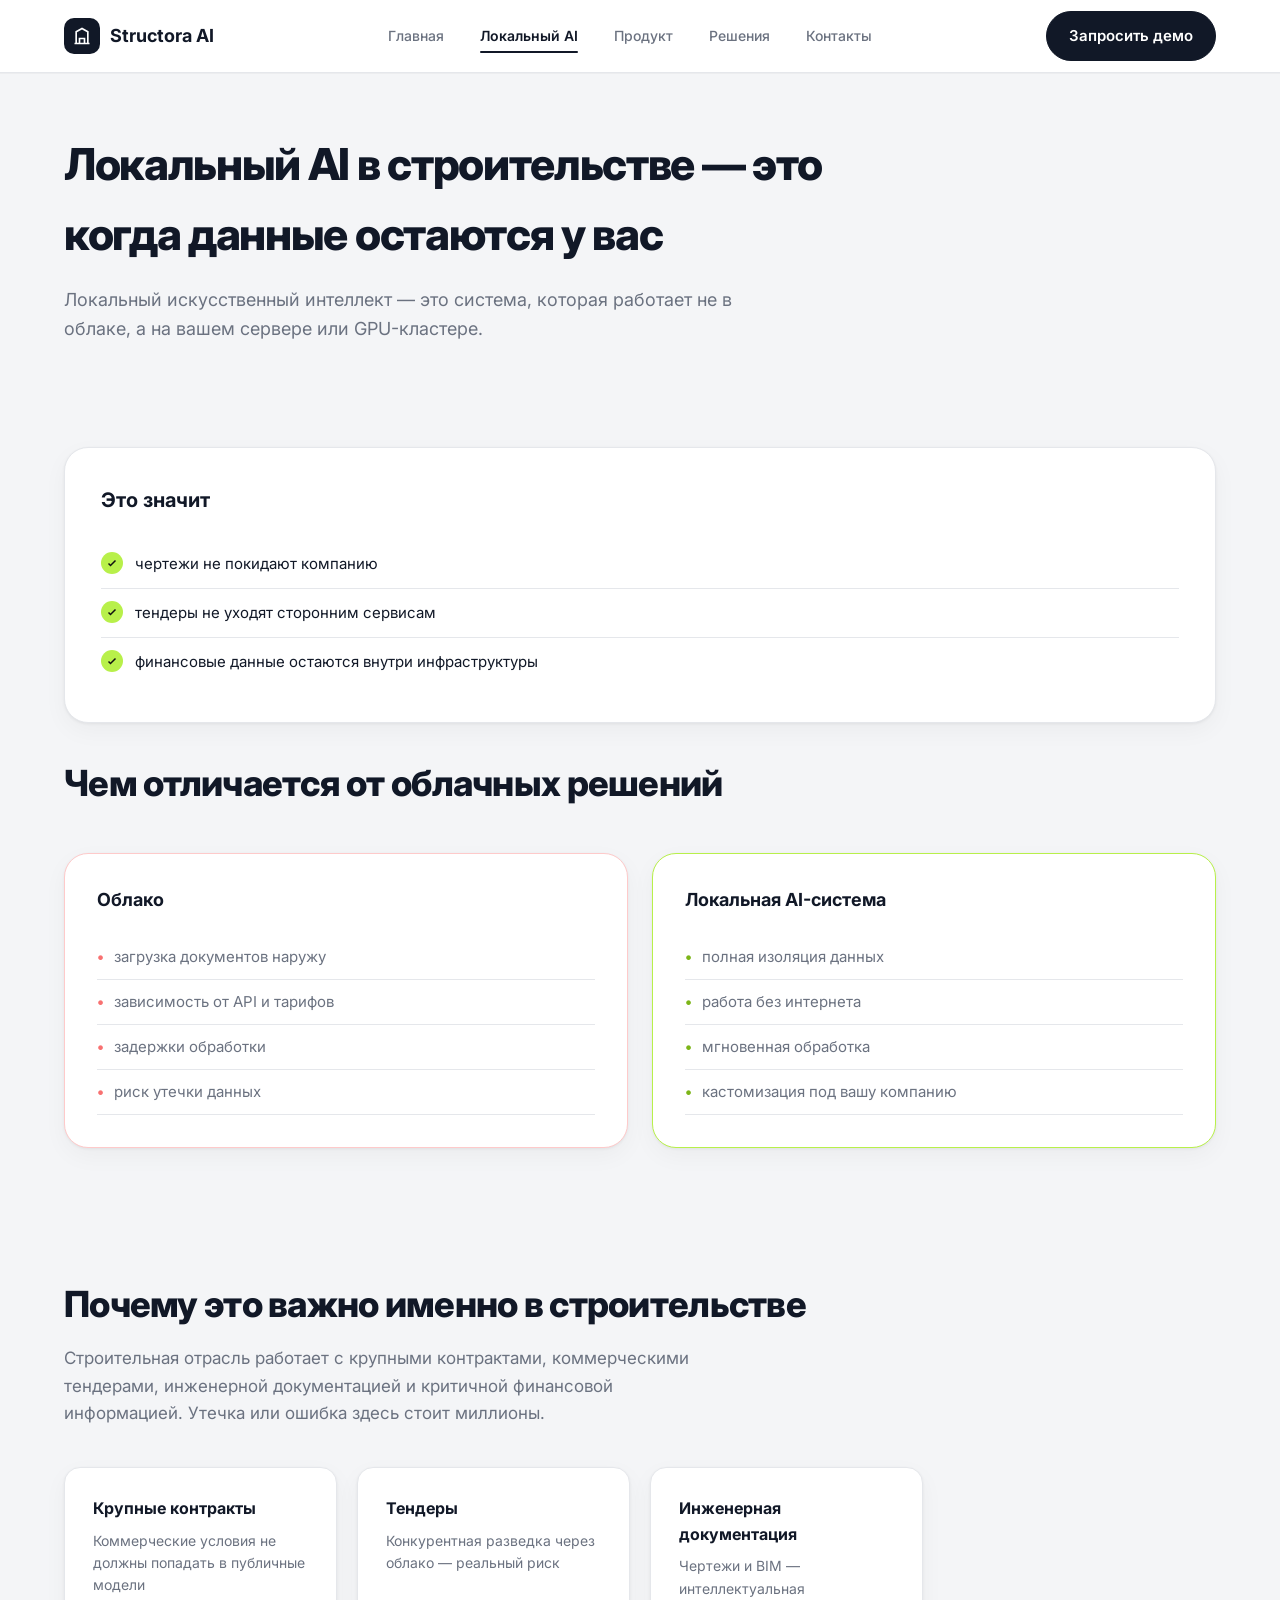
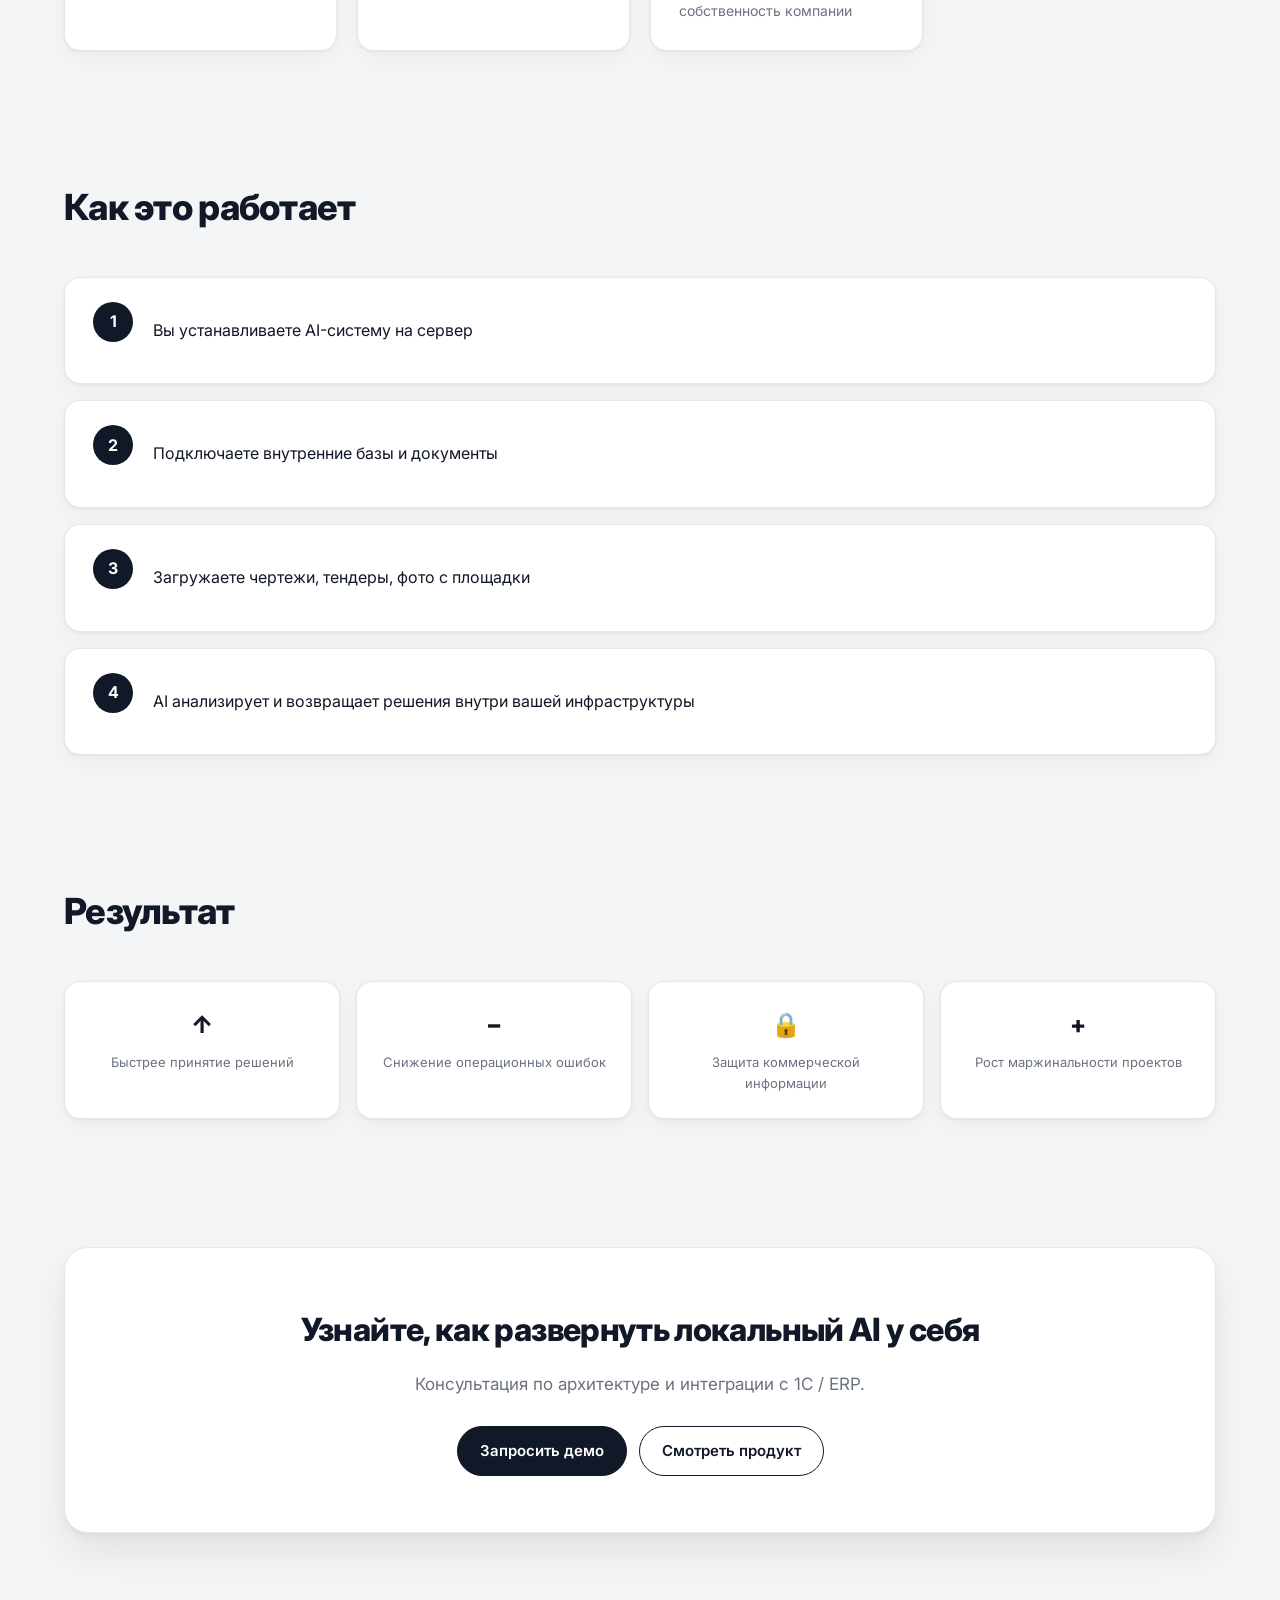
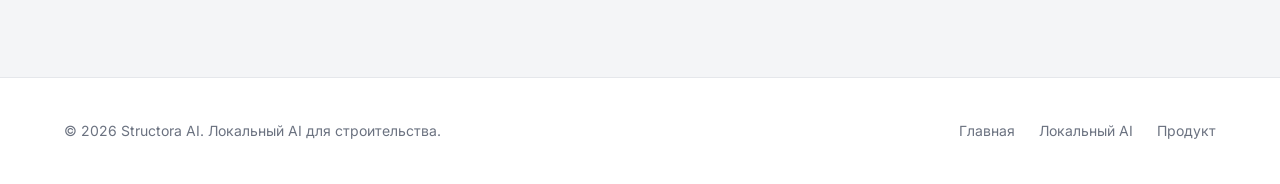
==== local-ai.html @ 3f3b8d83 "9090" ====
<!DOCTYPE html>
<html lang="ru">
<head>
  <meta charset="UTF-8" />
  <meta name="viewport" content="width=device-width, initial-scale=1.0" />
  <meta name="description" content="Локальный AI (on-premise) в строительстве — данные остаются у вас." />
  <title>Локальный AI (on-premise) — Structora AI</title>
  <link rel="stylesheet" href="css/styles.css" />
</head>
<body>
  <header class="site-header">
    <div class="nav-inner">
      <a href="index.html" class="logo">
        <span class="logo-mark" aria-hidden="true">
          <svg viewBox="0 0 24 24" fill="none" stroke-width="2" stroke="currentColor">
            <path d="M3 21h18M5 21V7l7-4 7 4v14M9 21v-6h6v6"/>
          </svg>
        </span>
        Structora AI
      </a>
      <button class="nav-toggle" type="button" aria-label="Меню" aria-expanded="false">
        <svg width="24" height="24" viewBox="0 0 24 24" fill="none" stroke="currentColor" stroke-width="2">
          <path d="M4 6h16M4 12h16M4 18h16"/>
        </svg>
      </button>
      <ul class="nav-links">
        <li><a href="index.html">Главная</a></li>
        <li><a href="local-ai.html" class="active">Локальный AI</a></li>
        <li><a href="product.html">Продукт</a></li>
        <li><a href="index.html#solutions">Решения</a></li>
        <li><a href="index.html#contact">Контакты</a></li>
      </ul>
      <div class="nav-actions">
        <a href="index.html#contact" class="btn btn-primary">Запросить демо</a>
      </div>
    </div>
  </header>

  <main>
    <section class="page-hero">
      <div class="container">
        <h1>Локальный AI в строительстве — это когда данные остаются у вас</h1>
        <p class="lead">
          Локальный искусственный интеллект — это система, которая работает не в облаке, а на вашем сервере или GPU-кластере.
        </p>
      </div>
    </section>

    <section class="section">
      <div class="container">
        <div class="info-card" style="margin-bottom: 32px;">
          <h3>Это значит</h3>
          <ul class="check-list">
            <li>
              <span class="check-icon"><svg width="12" height="12" viewBox="0 0 24 24" fill="none" stroke="#111" stroke-width="3"><path d="M5 13l4 4L19 7"/></svg></span>
              чертежи не покидают компанию
            </li>
            <li>
              <span class="check-icon"><svg width="12" height="12" viewBox="0 0 24 24" fill="none" stroke="#111" stroke-width="3"><path d="M5 13l4 4L19 7"/></svg></span>
              тендеры не уходят сторонним сервисам
            </li>
            <li>
              <span class="check-icon"><svg width="12" height="12" viewBox="0 0 24 24" fill="none" stroke="#111" stroke-width="3"><path d="M5 13l4 4L19 7"/></svg></span>
              финансовые данные остаются внутри инфраструктуры
            </li>
          </ul>
        </div>

        <div class="section-header">
          <h2>Чем отличается от облачных решений</h2>
        </div>
        <div class="compare-grid">
          <div class="compare-card negative">
            <h3>Облако</h3>
            <ul>
              <li>загрузка документов наружу</li>
              <li>зависимость от API и тарифов</li>
              <li>задержки обработки</li>
              <li>риск утечки данных</li>
            </ul>
          </div>
          <div class="compare-card positive">
            <h3>Локальная AI-система</h3>
            <ul>
              <li>полная изоляция данных</li>
              <li>работа без интернета</li>
              <li>мгновенная обработка</li>
              <li>кастомизация под вашу компанию</li>
            </ul>
          </div>
        </div>
      </div>
    </section>

    <section class="section">
      <div class="container">
        <div class="section-header">
          <h2>Почему это важно именно в строительстве</h2>
          <p>
            Строительная отрасль работает с крупными контрактами, коммерческими тендерами, инженерной документацией и критичной финансовой информацией. Утечка или ошибка здесь стоит миллионы.
          </p>
        </div>
        <div class="metrics-grid">
          <article class="value-card">
            <h3>Крупные контракты</h3>
            <p>Коммерческие условия не должны попадать в публичные модели</p>
          </article>
          <article class="value-card">
            <h3>Тендеры</h3>
            <p>Конкурентная разведка через облако — реальный риск</p>
          </article>
          <article class="value-card">
            <h3>Инженерная документация</h3>
            <p>Чертежи и BIM — интеллектуальная собственность компании</p>
          </article>
        </div>
      </div>
    </section>

    <section class="section">
      <div class="container">
        <div class="section-header">
          <h2>Как это работает</h2>
        </div>
        <div class="steps">
          <div class="step-item">
            <span class="step-num">1</span>
            <p>Вы устанавливаете AI-систему на сервер</p>
          </div>
          <div class="step-item">
            <span class="step-num">2</span>
            <p>Подключаете внутренние базы и документы</p>
          </div>
          <div class="step-item">
            <span class="step-num">3</span>
            <p>Загружаете чертежи, тендеры, фото с площадки</p>
          </div>
          <div class="step-item">
            <span class="step-num">4</span>
            <p>AI анализирует и возвращает решения внутри вашей инфраструктуры</p>
          </div>
        </div>
      </div>
    </section>

    <section class="section">
      <div class="container">
        <div class="section-header">
          <h2>Результат</h2>
        </div>
        <div class="effects-grid">
          <div class="effect-card">
            <div class="value">↑</div>
            <div class="label">Быстрее принятие решений</div>
          </div>
          <div class="effect-card">
            <div class="value">−</div>
            <div class="label">Снижение операционных ошибок</div>
          </div>
          <div class="effect-card">
            <div class="value">🔒</div>
            <div class="label">Защита коммерческой информации</div>
          </div>
          <div class="effect-card">
            <div class="value">+</div>
            <div class="label">Рост маржинальности проектов</div>
          </div>
        </div>
      </div>
    </section>

    <section class="section">
      <div class="container">
        <div class="cta-block">
          <h2>Узнайте, как развернуть локальный AI у себя</h2>
          <p>Консультация по архитектуре и интеграции с 1С / ERP.</p>
          <div class="cta-actions">
            <a href="index.html#contact" class="btn btn-primary">Запросить демо</a>
            <a href="product.html" class="btn btn-outline">Смотреть продукт</a>
          </div>
        </div>
      </div>
    </section>
  </main>

  <footer class="site-footer">
    <div class="footer-inner">
      <p>© 2026 Structora AI. Локальный AI для строительства.</p>
      <ul class="footer-links">
        <li><a href="index.html">Главная</a></li>
        <li><a href="local-ai.html">Локальный AI</a></li>
        <li><a href="product.html">Продукт</a></li>
      </ul>
    </div>
  </footer>

  <script src="js/main.js"></script>
</body>
</html>
---- css/styles.css ----
/* Structora AI — SaaS dashboard-inspired marketing site */
@import url('https://fonts.googleapis.com/css2?family=Inter:wght@400;500;600;700;800&display=swap');

:root {
  --bg: #f4f5f7;
  --surface: #ffffff;
  --text: #111827;
  --text-muted: #6b7280;
  --border: #e5e7eb;
  --accent-green: #b8f04a;
  --accent-green-dark: #7cb518;
  --accent-red: #f87171;
  --accent-blue: #93c5fd;
  --shadow: 0 1px 3px rgba(0, 0, 0, 0.06), 0 8px 24px rgba(0, 0, 0, 0.04);
  --shadow-lg: 0 4px 6px rgba(0, 0, 0, 0.04), 0 20px 40px rgba(0, 0, 0, 0.08);
  --radius: 16px;
  --radius-lg: 24px;
  --radius-pill: 999px;
  --nav-h: 72px;
  --max-w: 1200px;
}

*,
*::before,
*::after {
  box-sizing: border-box;
}

html {
  scroll-behavior: smooth;
}

body {
  margin: 0;
  font-family: 'Inter', system-ui, -apple-system, sans-serif;
  font-size: 16px;
  line-height: 1.6;
  color: var(--text);
  background: var(--bg);
  -webkit-font-smoothing: antialiased;
}

img {
  max-width: 100%;
  height: auto;
}

a {
  color: inherit;
  text-decoration: none;
}

/* ——— Nav ——— */
.site-header {
  position: sticky;
  top: 0;
  z-index: 100;
  background: var(--surface);
  border-bottom: 1px solid var(--border);
  box-shadow: 0 1px 0 rgba(0, 0, 0, 0.03);
}

.nav-inner {
  max-width: var(--max-w);
  margin: 0 auto;
  padding: 0 24px;
  height: var(--nav-h);
  display: flex;
  align-items: center;
  justify-content: space-between;
  gap: 24px;
}

.logo {
  display: flex;
  align-items: center;
  gap: 10px;
  font-weight: 700;
  font-size: 1.125rem;
  flex-shrink: 0;
}

.logo-mark {
  width: 36px;
  height: 36px;
  background: var(--text);
  border-radius: 10px;
  display: grid;
  place-items: center;
}

.logo-mark svg {
  width: 20px;
  height: 20px;
  stroke: #fff;
}

.nav-links {
  display: flex;
  align-items: center;
  gap: 8px;
  list-style: none;
  margin: 0;
  padding: 0;
}

.nav-links a {
  display: flex;
  align-items: center;
  gap: 6px;
  padding: 10px 14px;
  font-size: 0.875rem;
  font-weight: 500;
  color: var(--text-muted);
  border-radius: var(--radius-pill);
  transition: color 0.15s, background 0.15s;
}

.nav-links a:hover {
  color: var(--text);
  background: var(--bg);
}

.nav-links a.active {
  color: var(--text);
  font-weight: 600;
  position: relative;
}

.nav-links a.active::after {
  content: '';
  position: absolute;
  bottom: 4px;
  left: 14px;
  right: 14px;
  height: 2px;
  background: var(--text);
  border-radius: 2px;
}

.nav-actions {
  display: flex;
  align-items: center;
  gap: 12px;
}

.nav-toggle {
  display: none;
  background: none;
  border: none;
  padding: 8px;
  cursor: pointer;
}

/* ——— Buttons ——— */
.btn {
  display: inline-flex;
  align-items: center;
  justify-content: center;
  gap: 8px;
  padding: 12px 22px;
  font-family: inherit;
  font-size: 0.9375rem;
  font-weight: 600;
  border-radius: var(--radius-pill);
  border: 1.5px solid transparent;
  cursor: pointer;
  transition: transform 0.15s, box-shadow 0.15s, background 0.15s;
}

.btn:hover {
  transform: translateY(-1px);
}

.btn-primary {
  background: var(--text);
  color: #fff;
  border-color: var(--text);
}

.btn-primary:hover {
  box-shadow: var(--shadow-lg);
}

.btn-outline {
  background: var(--surface);
  color: var(--text);
  border-color: var(--text);
}

.btn-outline:hover {
  background: var(--bg);
}

/* ——— Layout ——— */
.container {
  max-width: var(--max-w);
  margin: 0 auto;
  padding: 0 24px;
}

.section {
  padding: 64px 0;
}

.section-header {
  margin-bottom: 40px;
}

.section-header h2 {
  margin: 0 0 12px;
  font-size: clamp(1.75rem, 4vw, 2.25rem);
  font-weight: 800;
  letter-spacing: -0.02em;
}

.section-header p {
  margin: 0;
  color: var(--text-muted);
  font-size: 1.0625rem;
  max-width: 640px;
}

/* ——— Hero ——— */
.hero {
  padding: 48px 0 80px;
}

.hero-grid {
  display: grid;
  grid-template-columns: 1fr 1fr;
  gap: 48px;
  align-items: center;
}

.hero-content h1 {
  margin: 0 0 20px;
  font-size: clamp(2rem, 5vw, 3rem);
  font-weight: 800;
  line-height: 1.15;
  letter-spacing: -0.03em;
}

.hero-lead {
  font-size: 1.125rem;
  color: var(--text-muted);
  margin: 0 0 12px;
  line-height: 1.65;
}

.hero-sub {
  font-size: 0.9375rem;
  color: var(--text-muted);
  margin: 0 0 32px;
}

.hero-actions {
  display: flex;
  flex-wrap: wrap;
  gap: 12px;
}

.hero-visual {
  position: relative;
}

.dashboard-preview {
  background: var(--surface);
  border-radius: var(--radius-lg);
  box-shadow: var(--shadow-lg);
  padding: 24px;
  border: 1px solid var(--border);
}

.metric-row {
  display: grid;
  grid-template-columns: 1fr 1fr;
  gap: 16px;
  margin-bottom: 16px;
}

.metric-card {
  background: var(--bg);
  border-radius: var(--radius);
  padding: 20px;
  position: relative;
}

.metric-card .icon-box {
  position: absolute;
  top: 16px;
  right: 16px;
  width: 40px;
  height: 40px;
  background: var(--surface);
  border-radius: 10px;
  display: grid;
  place-items: center;
  border: 1px solid var(--border);
}

.metric-card .label {
  font-size: 0.8125rem;
  color: var(--text-muted);
  margin: 0 0 8px;
}

.metric-card .value {
  font-size: 1.75rem;
  font-weight: 800;
  margin: 0 0 8px;
  letter-spacing: -0.02em;
}

.pill {
  display: inline-flex;
  align-items: center;
  padding: 4px 10px;
  font-size: 0.75rem;
  font-weight: 600;
  border-radius: var(--radius-pill);
}

.pill-green {
  background: var(--accent-green);
  color: #1a3d0a;
}

.pill-red {
  background: #fecaca;
  color: #991b1b;
}

.chart-card {
  background: var(--bg);
  border-radius: var(--radius);
  padding: 20px;
}

.chart-card h4 {
  margin: 0 0 16px;
  font-size: 0.875rem;
  font-weight: 600;
}

.bar-chart {
  display: flex;
  align-items: flex-end;
  gap: 8px;
  height: 120px;
}

.bar {
  flex: 1;
  border-radius: 8px 8px 0 0;
  min-height: 20px;
}

.bar-solid {
  background: var(--text);
}

.bar-striped {
  background: repeating-linear-gradient(
    -45deg,
    #d1d5db,
    #d1d5db 4px,
    #e5e7eb 4px,
    #e5e7eb 8px
  );
}

/* ——— Cards row layout ——— */
.cards-row {
  display: flex;
  flex-direction: column;
  gap: 20px;
}

.metrics-grid {
  display: grid;
  grid-template-columns: repeat(auto-fill, minmax(260px, 1fr));
  gap: 20px;
}

.metrics-grid--row {
  grid-template-columns: repeat(4, 1fr);
}

.platform-card {
  background: var(--surface);
  border-radius: var(--radius);
  padding: 32px 36px;
  box-shadow: var(--shadow);
  border: 1px solid var(--border);
}

.platform-card h2 {
  margin: 0 0 8px;
  font-size: clamp(1.125rem, 2.5vw, 1.5rem);
  font-weight: 800;
  letter-spacing: -0.02em;
  line-height: 1.35;
}

.platform-card p {
  margin: 0;
  font-size: 0.9375rem;
  color: var(--text-muted);
}

.value-card {
  background: var(--surface);
  border-radius: var(--radius);
  padding: 28px;
  box-shadow: var(--shadow);
  border: 1px solid var(--border);
  transition: transform 0.2s, box-shadow 0.2s;
}

.value-card:hover {
  transform: translateY(-2px);
  box-shadow: var(--shadow-lg);
}

.value-card .icon-box {
  width: 44px;
  height: 44px;
  background: var(--bg);
  border-radius: 12px;
  display: grid;
  place-items: center;
  margin-bottom: 16px;
  border: 1px solid var(--border);
}

.value-card h3 {
  margin: 0 0 8px;
  font-size: 1rem;
  font-weight: 700;
}

.value-card p {
  margin: 0;
  font-size: 0.875rem;
  color: var(--text-muted);
}

/* ——— Solutions ——— */
.solutions-grid {
  display: grid;
  gap: 20px;
}

.solutions-row {
  display: grid;
  grid-template-columns: repeat(4, 1fr);
  gap: 16px;
}

.solution-card {
  background: var(--surface);
  border-radius: var(--radius);
  padding: 32px;
  box-shadow: var(--shadow);
  border: 1px solid var(--border);
  display: grid;
  grid-template-columns: auto 1fr;
  gap: 24px;
  align-items: start;
}

.solution-card--tile {
  grid-template-columns: 1fr;
  padding: 24px;
  min-height: 280px;
}

.solution-card--tile .solution-num {
  margin-bottom: 4px;
}

.solution-card--tile h3 {
  font-size: 1rem;
  line-height: 1.35;
}

.solution-card--tile p {
  font-size: 0.875rem;
}

.solution-card--tile .muted {
  font-size: 0.8125rem;
}

.module-tag {
  display: block;
  margin: 4px 0 12px;
  font-size: 0.8125rem;
  font-weight: 600;
  color: var(--text-muted);
  text-transform: lowercase;
  letter-spacing: 0.04em;
}

.solution-card--tile .module-tag {
  margin-bottom: 10px;
}

.solution-num {
  width: 48px;
  height: 48px;
  background: var(--text);
  color: #fff;
  border-radius: 12px;
  display: grid;
  place-items: center;
  font-weight: 800;
  font-size: 1.125rem;
}

.solution-card h3 {
  margin: 0 0 8px;
  font-size: 1.25rem;
  font-weight: 700;
}

.solution-card p {
  margin: 0 0 8px;
  color: var(--text);
}

.solution-card .muted {
  color: var(--text-muted);
  font-size: 0.9375rem;
}

/* ——— Architecture & audience ——— */
.two-col {
  display: grid;
  grid-template-columns: 1fr 1fr;
  gap: 24px;
}

.info-card {
  background: var(--surface);
  border-radius: var(--radius-lg);
  padding: 36px;
  box-shadow: var(--shadow);
  border: 1px solid var(--border);
}

.info-card h3 {
  margin: 0 0 24px;
  font-size: 1.25rem;
  font-weight: 700;
}

.check-list {
  list-style: none;
  margin: 0;
  padding: 0;
}

.check-list li {
  display: flex;
  align-items: flex-start;
  gap: 12px;
  padding: 12px 0;
  border-bottom: 1px solid var(--border);
  font-size: 0.9375rem;
}

.check-list li:last-child {
  border-bottom: none;
}

.check-icon {
  flex-shrink: 0;
  width: 22px;
  height: 22px;
  background: var(--accent-green);
  border-radius: 50%;
  display: grid;
  place-items: center;
}

.audience-tags {
  display: flex;
  flex-wrap: wrap;
  gap: 10px;
}

.tag {
  padding: 10px 18px;
  background: var(--bg);
  border: 1px solid var(--border);
  border-radius: var(--radius-pill);
  font-size: 0.875rem;
  font-weight: 500;
}

.tag:hover {
  background: var(--accent-green);
  border-color: var(--accent-green);
}

/* ——— CTA ——— */
.cta-block {
  background: var(--surface);
  border-radius: var(--radius-lg);
  padding: 56px 48px;
  text-align: center;
  box-shadow: var(--shadow-lg);
  border: 1px solid var(--border);
}

.cta-block h2 {
  margin: 0 0 16px;
  font-size: clamp(1.5rem, 3vw, 2rem);
  font-weight: 800;
  letter-spacing: -0.02em;
}

.cta-block p {
  margin: 0 0 28px;
  color: var(--text-muted);
  font-size: 1.0625rem;
}

.cta-actions {
  display: flex;
  flex-wrap: wrap;
  gap: 12px;
  justify-content: center;
}

/* ——— Compare (on-premise page) ——— */
.compare-grid {
  display: grid;
  grid-template-columns: 1fr 1fr;
  gap: 24px;
}

.compare-card {
  background: var(--surface);
  border-radius: var(--radius-lg);
  padding: 32px;
  border: 1px solid var(--border);
  box-shadow: var(--shadow);
}

.compare-card.negative {
  border-color: #fecaca;
}

.compare-card.positive {
  border-color: var(--accent-green);
}

.compare-card h3 {
  margin: 0 0 20px;
  font-size: 1.125rem;
  font-weight: 700;
}

.compare-card ul {
  margin: 0;
  padding: 0;
  list-style: none;
}

.compare-card li {
  padding: 10px 0;
  font-size: 0.9375rem;
  color: var(--text-muted);
  border-bottom: 1px solid var(--border);
  display: flex;
  gap: 10px;
}

.compare-card li::before {
  content: '•';
  color: var(--text);
  font-weight: bold;
}

.compare-card.negative li::before {
  color: var(--accent-red);
}

.compare-card.positive li::before {
  color: var(--accent-green-dark);
}

/* ——— Steps ——— */
.steps {
  display: grid;
  gap: 16px;
}

.step-item {
  display: flex;
  gap: 20px;
  align-items: flex-start;
  background: var(--surface);
  padding: 24px 28px;
  border-radius: var(--radius);
  border: 1px solid var(--border);
  box-shadow: var(--shadow);
}

.step-num {
  width: 40px;
  height: 40px;
  background: var(--text);
  color: #fff;
  border-radius: 50%;
  display: grid;
  place-items: center;
  font-weight: 700;
  flex-shrink: 0;
}

/* ——— Product features table style ——— */
.features-table {
  background: var(--surface);
  border-radius: var(--radius-lg);
  overflow: hidden;
  border: 1px solid var(--border);
  box-shadow: var(--shadow);
}

.feature-row {
  display: grid;
  grid-template-columns: 1fr 2fr;
  gap: 24px;
  padding: 24px 32px;
  border-bottom: 1px solid var(--border);
  align-items: center;
}

.feature-row:last-child {
  border-bottom: none;
}

.feature-row h4 {
  margin: 0;
  font-size: 1rem;
  font-weight: 700;
}

.feature-row p {
  margin: 0;
  color: var(--text-muted);
  font-size: 0.9375rem;
}

.status-pill {
  display: inline-block;
  padding: 4px 12px;
  border-radius: var(--radius-pill);
  font-size: 0.75rem;
  font-weight: 600;
  margin-top: 8px;
}

.status-progress {
  background: #dbeafe;
  color: #1d4ed8;
}

.status-complete {
  background: #d9f99d;
  color: #365314;
}

/* ——— Effects grid ——— */
.effects-grid {
  display: grid;
  grid-template-columns: repeat(4, 1fr);
  gap: 16px;
}

.effect-card {
  background: var(--surface);
  border-radius: var(--radius);
  padding: 24px;
  text-align: center;
  border: 1px solid var(--border);
  box-shadow: var(--shadow);
}

.effect-card .value {
  font-size: 1.5rem;
  font-weight: 800;
  margin-bottom: 8px;
}

.effect-card .label {
  font-size: 0.8125rem;
  color: var(--text-muted);
}

/* ——— Page hero (inner pages) ——— */
.page-hero {
  padding: 56px 0 40px;
}

.page-hero h1 {
  margin: 0 0 16px;
  font-size: clamp(2rem, 4vw, 2.75rem);
  font-weight: 800;
  letter-spacing: -0.03em;
  max-width: 800px;
}

.page-hero .lead {
  font-size: 1.125rem;
  color: var(--text-muted);
  max-width: 720px;
  margin: 0;
}

/* ——— Footer ——— */
.site-footer {
  margin-top: 80px;
  padding: 40px 0;
  border-top: 1px solid var(--border);
  background: var(--surface);
}

.footer-inner {
  max-width: var(--max-w);
  margin: 0 auto;
  padding: 0 24px;
  display: flex;
  flex-wrap: wrap;
  justify-content: space-between;
  align-items: center;
  gap: 16px;
}

.footer-inner p {
  margin: 0;
  font-size: 0.875rem;
  color: var(--text-muted);
}

.footer-links {
  display: flex;
  gap: 24px;
  list-style: none;
  margin: 0;
  padding: 0;
}

.footer-links a {
  font-size: 0.875rem;
  color: var(--text-muted);
}

.footer-links a:hover {
  color: var(--text);
}

/* ——— Responsive ——— */
@media (max-width: 900px) {
  .hero-grid,
  .two-col,
  .compare-grid {
    grid-template-columns: 1fr;
  }

  .effects-grid {
    grid-template-columns: repeat(2, 1fr);
  }

  .feature-row {
    grid-template-columns: 1fr;
  }

  .nav-links {
    display: none;
    position: absolute;
    top: var(--nav-h);
    left: 0;
    right: 0;
    flex-direction: column;
    background: var(--surface);
    padding: 16px 24px 24px;
    border-bottom: 1px solid var(--border);
    box-shadow: var(--shadow);
  }

  .nav-links.open {
    display: flex;
  }

  .nav-toggle {
    display: block;
  }

  .solution-card {
    grid-template-columns: 1fr;
  }

  .metrics-grid--row,
  .solutions-row {
    grid-template-columns: repeat(2, 1fr);
  }

  .solution-card--tile {
    min-height: auto;
  }
}

@media (max-width: 600px) {
  .metrics-grid--row,
  .solutions-row {
    grid-template-columns: 1fr;
  }

  .metric-row {
    grid-template-columns: 1fr;
  }

  .effects-grid {
    grid-template-columns: 1fr;
  }

  .cta-block {
    padding: 40px 24px;
  }
}
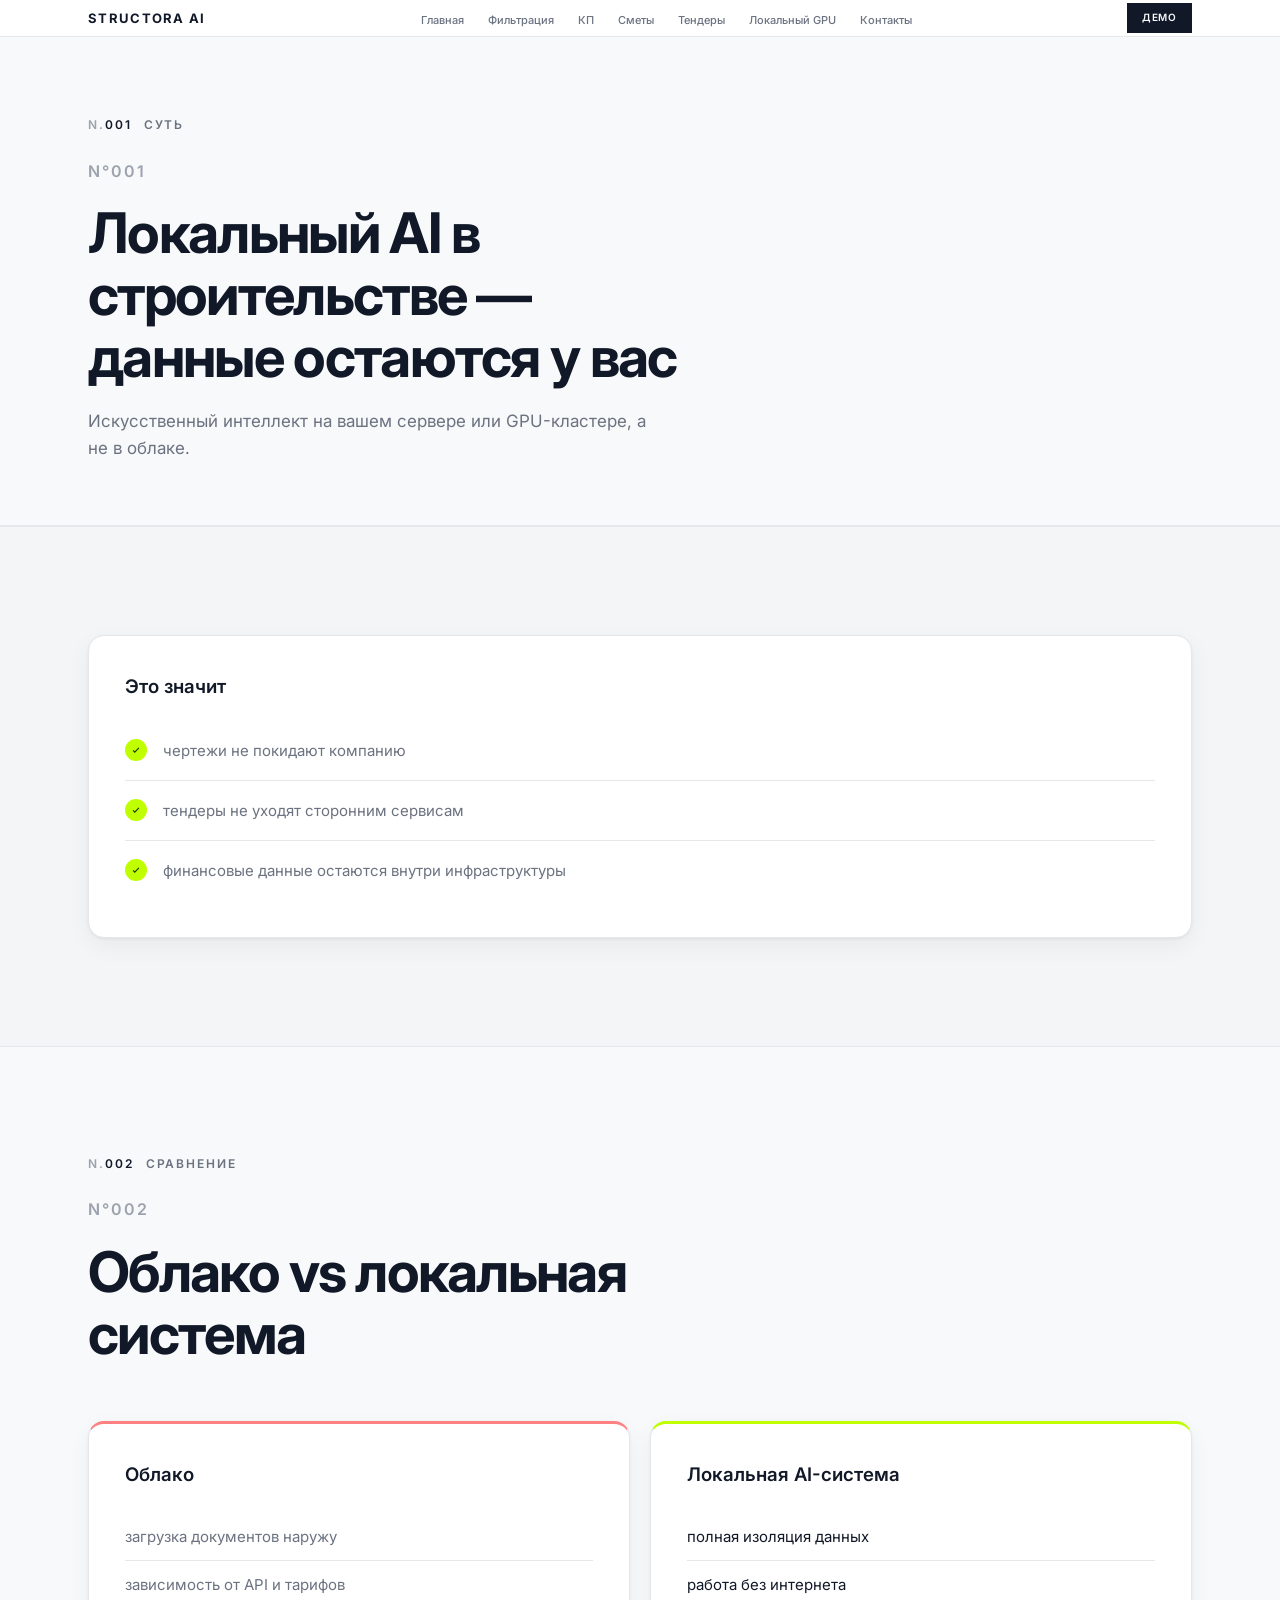
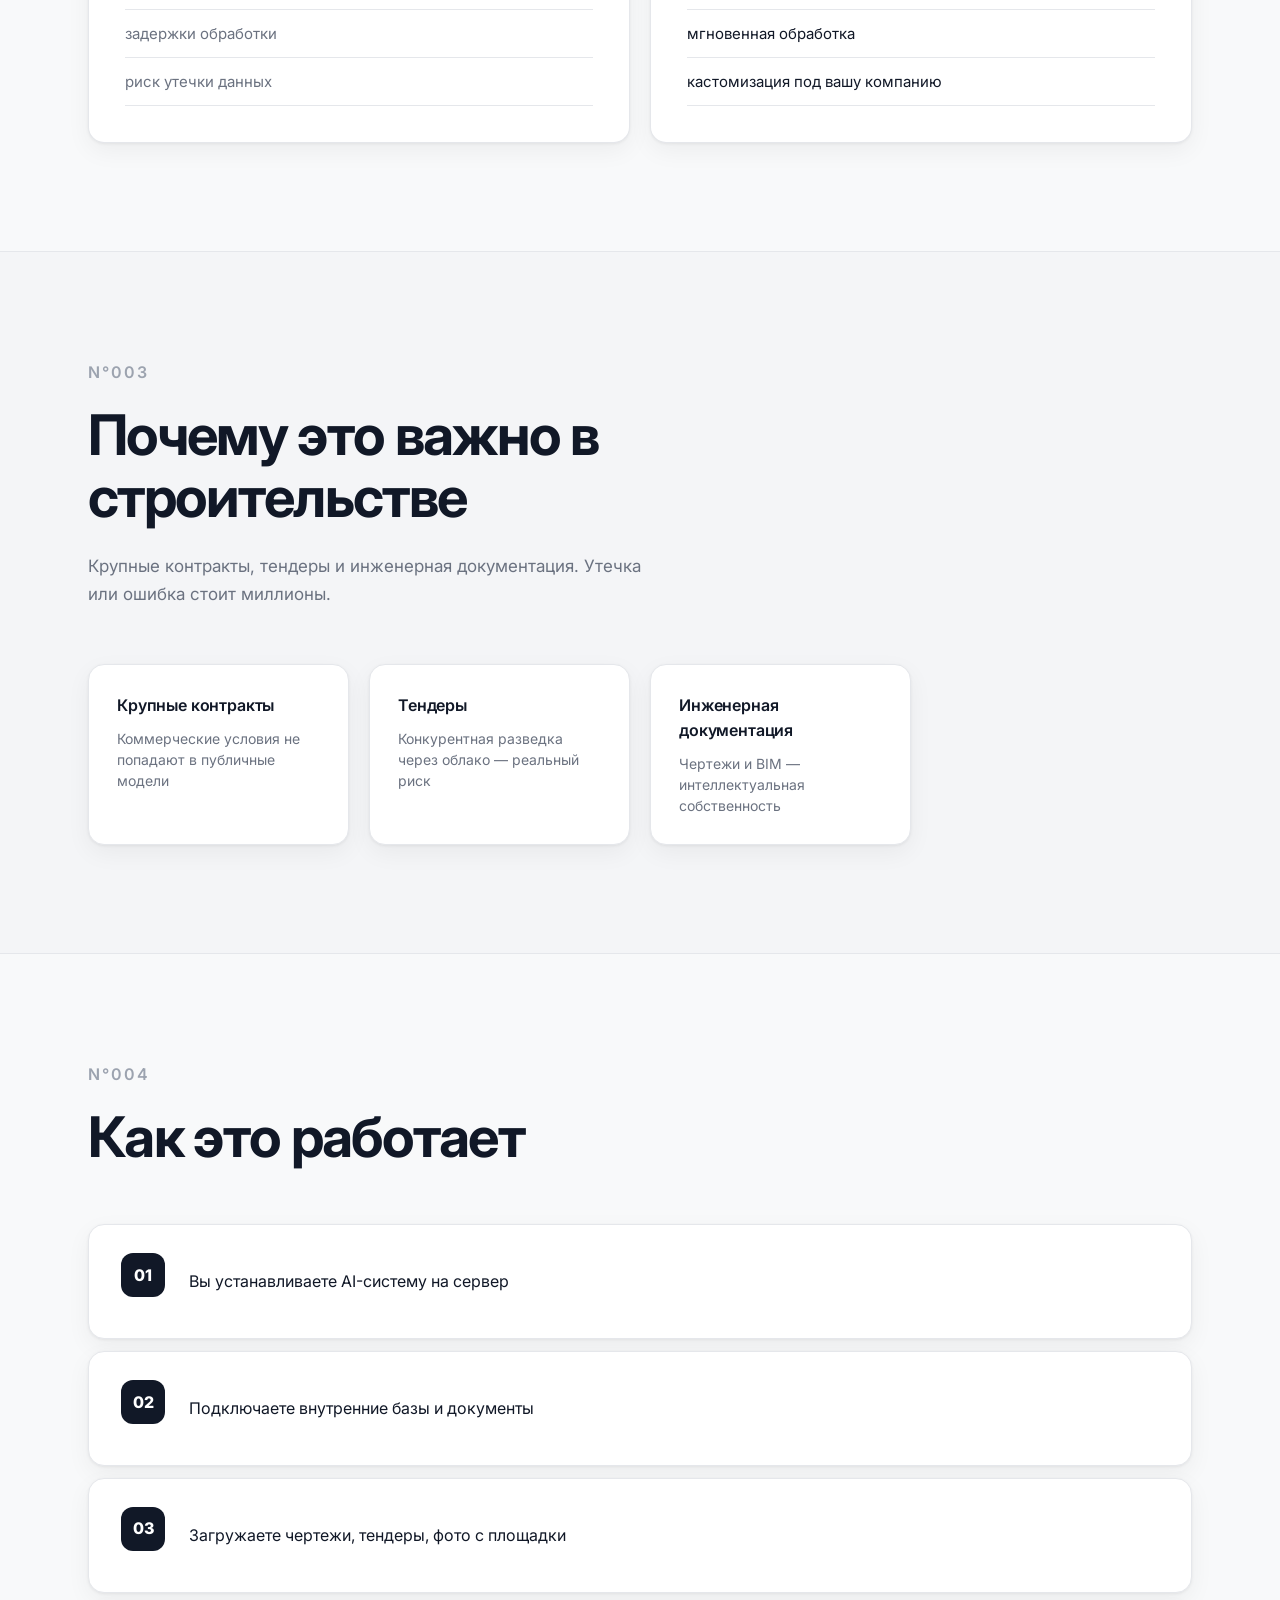
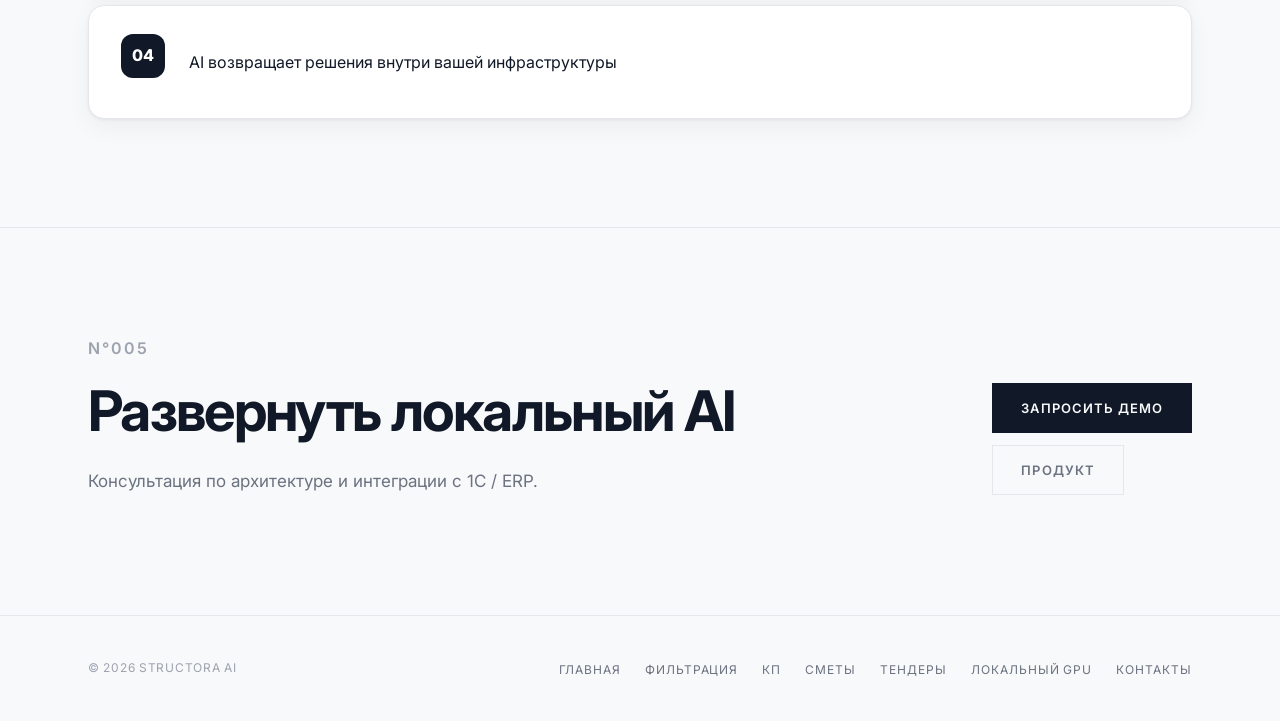
==== commit 182f68d7: "8989" ====
--- a/local-ai.html
+++ b/local-ai.html
@@ -4,70 +4,77 @@
   <meta charset="UTF-8" />
   <meta name="viewport" content="width=device-width, initial-scale=1.0" />
   <meta name="description" content="Локальный AI (on-premise) в строительстве — данные остаются у вас." />
-  <title>Локальный AI (on-premise) — Structora AI</title>
+  <title>Локальный AI — Structora AI</title>
   <link rel="stylesheet" href="css/styles.css" />
 </head>
 <body>
   <header class="site-header">
     <div class="nav-inner">
-      <a href="index.html" class="logo">
-        <span class="logo-mark" aria-hidden="true">
-          <svg viewBox="0 0 24 24" fill="none" stroke-width="2" stroke="currentColor">
-            <path d="M3 21h18M5 21V7l7-4 7 4v14M9 21v-6h6v6"/>
-          </svg>
-        </span>
-        Structora AI
-      </a>
+      <a href="index.html" class="logo">Structora <span>AI</span></a>
       <button class="nav-toggle" type="button" aria-label="Меню" aria-expanded="false">
-        <svg width="24" height="24" viewBox="0 0 24 24" fill="none" stroke="currentColor" stroke-width="2">
+        <svg width="24" height="24" viewBox="0 0 24 24" fill="none" stroke="currentColor" stroke-width="1.5">
           <path d="M4 6h16M4 12h16M4 18h16"/>
         </svg>
       </button>
       <ul class="nav-links">
         <li><a href="index.html">Главная</a></li>
-        <li><a href="local-ai.html" class="active">Локальный AI</a></li>
-        <li><a href="product.html">Продукт</a></li>
-        <li><a href="index.html#solutions">Решения</a></li>
+        <li><a href="module-filter.html">Фильтрация</a></li>
+        <li><a href="module-kp.html">КП</a></li>
+        <li><a href="module-estimates.html">Сметы</a></li>
+        <li><a href="module-tenders.html">Тендеры</a></li>
+        <li><a href="local-gpu.html">Локальный GPU</a></li>
         <li><a href="index.html#contact">Контакты</a></li>
       </ul>
-      <div class="nav-actions">
-        <a href="index.html#contact" class="btn btn-primary">Запросить демо</a>
-      </div>
+      <a href="index.html#contact" class="btn btn-primary btn-sm">Демо</a>
     </div>
   </header>
 
   <main>
-    <section class="page-hero">
+    <section class="page-hero-band">
       <div class="container">
-        <h1>Локальный AI в строительстве — это когда данные остаются у вас</h1>
+        <div class="w-meta">
+          <span class="w-meta__id">n.<span>001</span></span>
+          <span class="w-meta__name">Суть</span>
+        </div>
+        <p class="w-num">N°001</p>
+        <h1>Локальный AI в строительстве — данные остаются у вас</h1>
         <p class="lead">
-          Локальный искусственный интеллект — это система, которая работает не в облаке, а на вашем сервере или GPU-кластере.
+          Искусственный интеллект на вашем сервере или GPU-кластере, а не в облаке.
         </p>
       </div>
     </section>
 
-    <section class="section">
+    <section class="w-section w-section--soft">
       <div class="container">
-        <div class="info-card" style="margin-bottom: 32px;">
+        <div class="info-card">
           <h3>Это значит</h3>
           <ul class="check-list">
             <li>
-              <span class="check-icon"><svg width="12" height="12" viewBox="0 0 24 24" fill="none" stroke="#111" stroke-width="3"><path d="M5 13l4 4L19 7"/></svg></span>
+              <span class="check-icon"><svg width="10" height="10" viewBox="0 0 24 24" fill="none" stroke="currentColor" stroke-width="3"><path d="M5 13l4 4L19 7"/></svg></span>
               чертежи не покидают компанию
             </li>
             <li>
-              <span class="check-icon"><svg width="12" height="12" viewBox="0 0 24 24" fill="none" stroke="#111" stroke-width="3"><path d="M5 13l4 4L19 7"/></svg></span>
+              <span class="check-icon"><svg width="10" height="10" viewBox="0 0 24 24" fill="none" stroke="currentColor" stroke-width="3"><path d="M5 13l4 4L19 7"/></svg></span>
               тендеры не уходят сторонним сервисам
             </li>
             <li>
-              <span class="check-icon"><svg width="12" height="12" viewBox="0 0 24 24" fill="none" stroke="#111" stroke-width="3"><path d="M5 13l4 4L19 7"/></svg></span>
+              <span class="check-icon"><svg width="10" height="10" viewBox="0 0 24 24" fill="none" stroke="currentColor" stroke-width="3"><path d="M5 13l4 4L19 7"/></svg></span>
               финансовые данные остаются внутри инфраструктуры
             </li>
           </ul>
         </div>
+      </div>
+    </section>
 
-        <div class="section-header">
-          <h2>Чем отличается от облачных решений</h2>
+    <section class="w-section">
+      <div class="container">
+        <div class="w-section__head">
+          <div class="w-meta">
+            <span class="w-meta__id">n.<span>002</span></span>
+            <span class="w-meta__name">Сравнение</span>
+          </div>
+          <p class="w-num">N°002</p>
+          <h2 class="w-title">Облако vs локальная система</h2>
         </div>
         <div class="compare-grid">
           <div class="compare-card negative">
@@ -92,18 +99,17 @@
       </div>
     </section>
 
-    <section class="section">
+    <section class="w-section w-section--soft">
       <div class="container">
-        <div class="section-header">
-          <h2>Почему это важно именно в строительстве</h2>
-          <p>
-            Строительная отрасль работает с крупными контрактами, коммерческими тендерами, инженерной документацией и критичной финансовой информацией. Утечка или ошибка здесь стоит миллионы.
-          </p>
+        <div class="w-section__head">
+          <p class="w-num">N°003</p>
+          <h2 class="w-title">Почему это важно в строительстве</h2>
+          <p class="w-lead">Крупные контракты, тендеры и инженерная документация. Утечка или ошибка стоит миллионы.</p>
         </div>
-        <div class="metrics-grid">
+        <div class="metrics-grid metrics-grid--3">
           <article class="value-card">
             <h3>Крупные контракты</h3>
-            <p>Коммерческие условия не должны попадать в публичные модели</p>
+            <p>Коммерческие условия не попадают в публичные модели</p>
           </article>
           <article class="value-card">
             <h3>Тендеры</h3>
@@ -111,73 +117,49 @@
           </article>
           <article class="value-card">
             <h3>Инженерная документация</h3>
-            <p>Чертежи и BIM — интеллектуальная собственность компании</p>
+            <p>Чертежи и BIM — интеллектуальная собственность</p>
           </article>
         </div>
       </div>
     </section>
 
-    <section class="section">
+    <section class="w-section">
       <div class="container">
-        <div class="section-header">
-          <h2>Как это работает</h2>
+        <div class="w-section__head">
+          <p class="w-num">N°004</p>
+          <h2 class="w-title">Как это работает</h2>
         </div>
         <div class="steps">
           <div class="step-item">
-            <span class="step-num">1</span>
+            <span class="step-num">01</span>
             <p>Вы устанавливаете AI-систему на сервер</p>
           </div>
           <div class="step-item">
-            <span class="step-num">2</span>
+            <span class="step-num">02</span>
             <p>Подключаете внутренние базы и документы</p>
           </div>
           <div class="step-item">
-            <span class="step-num">3</span>
+            <span class="step-num">03</span>
             <p>Загружаете чертежи, тендеры, фото с площадки</p>
           </div>
           <div class="step-item">
-            <span class="step-num">4</span>
-            <p>AI анализирует и возвращает решения внутри вашей инфраструктуры</p>
+            <span class="step-num">04</span>
+            <p>AI возвращает решения внутри вашей инфраструктуры</p>
           </div>
         </div>
       </div>
     </section>
 
-    <section class="section">
-      <div class="container">
-        <div class="section-header">
-          <h2>Результат</h2>
+    <section class="w-section contact-section">
+      <div class="container contact-grid">
+        <div>
+          <p class="w-num">N°005</p>
+          <h2 class="w-title">Развернуть локальный AI</h2>
+          <p class="w-lead">Консультация по архитектуре и интеграции с 1С / ERP.</p>
         </div>
-        <div class="effects-grid">
-          <div class="effect-card">
-            <div class="value">↑</div>
-            <div class="label">Быстрее принятие решений</div>
-          </div>
-          <div class="effect-card">
-            <div class="value">−</div>
-            <div class="label">Снижение операционных ошибок</div>
-          </div>
-          <div class="effect-card">
-            <div class="value">🔒</div>
-            <div class="label">Защита коммерческой информации</div>
-          </div>
-          <div class="effect-card">
-            <div class="value">+</div>
-            <div class="label">Рост маржинальности проектов</div>
-          </div>
-        </div>
-      </div>
-    </section>
-
-    <section class="section">
-      <div class="container">
-        <div class="cta-block">
-          <h2>Узнайте, как развернуть локальный AI у себя</h2>
-          <p>Консультация по архитектуре и интеграции с 1С / ERP.</p>
-          <div class="cta-actions">
-            <a href="index.html#contact" class="btn btn-primary">Запросить демо</a>
-            <a href="product.html" class="btn btn-outline">Смотреть продукт</a>
-          </div>
+        <div class="contact-actions">
+          <a href="index.html#contact" class="btn btn-primary">Запросить демо</a>
+          <a href="product.html" class="btn btn-outline">Продукт</a>
         </div>
       </div>
     </section>
@@ -185,11 +167,15 @@
 
   <footer class="site-footer">
     <div class="footer-inner">
-      <p>© 2026 Structora AI. Локальный AI для строительства.</p>
+      <p>© 2026 Structora AI</p>
       <ul class="footer-links">
         <li><a href="index.html">Главная</a></li>
-        <li><a href="local-ai.html">Локальный AI</a></li>
-        <li><a href="product.html">Продукт</a></li>
+        <li><a href="module-filter.html">Фильтрация</a></li>
+        <li><a href="module-kp.html">КП</a></li>
+        <li><a href="module-estimates.html">Сметы</a></li>
+        <li><a href="module-tenders.html">Тендеры</a></li>
+        <li><a href="local-gpu.html">Локальный GPU</a></li>
+        <li><a href="index.html#contact">Контакты</a></li>
       </ul>
     </div>
   </footer>
--- a/css/styles.css
+++ b/css/styles.css
@@ -1,23 +1,31 @@
-/* Structora AI — SaaS dashboard-inspired marketing site */
+/* Structora AI — Ecomora-inspired light dashboard */
 @import url('https://fonts.googleapis.com/css2?family=Inter:wght@400;500;600;700;800&display=swap');
 
 :root {
-  --bg: #f4f5f7;
-  --surface: #ffffff;
+  --bg: #f8f9fa;
+  --bg-soft: #f4f5f7;
+  --bg-card: #ffffff;
+  --bg-card-hover: #ffffff;
   --text: #111827;
   --text-muted: #6b7280;
+  --text-dim: #9ca3af;
   --border: #e5e7eb;
-  --accent-green: #b8f04a;
-  --accent-green-dark: #7cb518;
-  --accent-red: #f87171;
-  --accent-blue: #93c5fd;
-  --shadow: 0 1px 3px rgba(0, 0, 0, 0.06), 0 8px 24px rgba(0, 0, 0, 0.04);
+  --accent: #111827;
+  --lime: #bfff00;
+  --lime-text: #1a3d0a;
+  --red: #ff8080;
+  --red-text: #991b1b;
+  --blue-soft: #dbeafe;
+  --blue-text: #1d4ed8;
+  --green-soft: #d9f99d;
+  --green-text: #365314;
+  --shadow: 0 1px 3px rgba(0, 0, 0, 0.06), 0 8px 24px rgba(0, 0, 0, 0.05);
   --shadow-lg: 0 4px 6px rgba(0, 0, 0, 0.04), 0 20px 40px rgba(0, 0, 0, 0.08);
+  --max-w: 1200px;
+  --nav-h: 36px;
   --radius: 16px;
   --radius-lg: 24px;
   --radius-pill: 999px;
-  --nav-h: 72px;
-  --max-w: 1200px;
 }
 
 *,
@@ -32,9 +40,9 @@
 
 body {
   margin: 0;
-  font-family: 'Inter', system-ui, -apple-system, sans-serif;
+  font-family: 'Inter', system-ui, sans-serif;
   font-size: 16px;
-  line-height: 1.6;
+  line-height: 1.55;
   color: var(--text);
   background: var(--bg);
   -webkit-font-smoothing: antialiased;
@@ -43,6 +51,7 @@
 img {
   max-width: 100%;
   height: auto;
+  display: block;
 }
 
 a {
@@ -50,20 +59,27 @@
   text-decoration: none;
 }
 
-/* ——— Nav ——— */
+.container {
+  max-width: var(--max-w);
+  margin: 0 auto;
+  padding: 0 clamp(20px, 4vw, 48px);
+}
+
+/* ——— Header ——— */
 .site-header {
-  position: sticky;
+  position: fixed;
   top: 0;
-  z-index: 100;
-  background: var(--surface);
+  left: 0;
+  right: 0;
+  z-index: 200;
+  background: #ffffff;
   border-bottom: 1px solid var(--border);
-  box-shadow: 0 1px 0 rgba(0, 0, 0, 0.03);
 }
 
 .nav-inner {
   max-width: var(--max-w);
   margin: 0 auto;
-  padding: 0 24px;
+  padding: 0 clamp(20px, 4vw, 48px);
   height: var(--nav-h);
   display: flex;
   align-items: center;
@@ -72,82 +88,56 @@
 }
 
 .logo {
+  font-weight: 700;
+  font-size: 0.8125rem;
+  letter-spacing: 0.1em;
+  text-transform: uppercase;
+}
+
+.logo span {
+  color: var(--text);
+}
+
+.nav-links {
   display: flex;
   align-items: center;
-  gap: 10px;
-  font-weight: 700;
-  font-size: 1.125rem;
-  flex-shrink: 0;
-}
-
-.logo-mark {
-  width: 36px;
-  height: 36px;
-  background: var(--text);
-  border-radius: 10px;
-  display: grid;
-  place-items: center;
-}
-
-.logo-mark svg {
-  width: 20px;
-  height: 20px;
-  stroke: #fff;
-}
-
-.nav-links {
-  display: flex;
-  align-items: center;
-  gap: 8px;
+  gap: 0;
   list-style: none;
   margin: 0;
   padding: 0;
 }
 
 .nav-links a {
-  display: flex;
-  align-items: center;
-  gap: 6px;
-  padding: 10px 14px;
-  font-size: 0.875rem;
+  padding: 4px 12px;
+  font-size: 0.6875rem;
   font-weight: 500;
   color: var(--text-muted);
-  border-radius: var(--radius-pill);
-  transition: color 0.15s, background 0.15s;
-}
-
-.nav-links a:hover {
-  color: var(--text);
-  background: var(--bg);
-}
-
+  transition: color 0.2s;
+  position: relative;
+}
+
+.nav-links a:hover,
 .nav-links a.active {
   color: var(--text);
   font-weight: 600;
-  position: relative;
 }
 
 .nav-links a.active::after {
   content: '';
   position: absolute;
-  bottom: 4px;
-  left: 14px;
-  right: 14px;
+  bottom: 0;
+  left: 12px;
+  right: 12px;
   height: 2px;
   background: var(--text);
   border-radius: 2px;
-}
-
-.nav-actions {
-  display: flex;
-  align-items: center;
-  gap: 12px;
 }
 
 .nav-toggle {
   display: none;
   background: none;
   border: none;
+  color: var(--text);
   padding: 8px;
   cursor: pointer;
 }
@@ -157,101 +147,133 @@
   display: inline-flex;
   align-items: center;
   justify-content: center;
-  gap: 8px;
-  padding: 12px 22px;
+  padding: 14px 28px;
   font-family: inherit;
-  font-size: 0.9375rem;
-  font-weight: 600;
-  border-radius: var(--radius-pill);
-  border: 1.5px solid transparent;
+  font-size: 0.8125rem;
+  font-weight: 600;
+  letter-spacing: 0.08em;
+  text-transform: uppercase;
+  border: 1px solid var(--text);
+  background: transparent;
+  color: var(--text);
   cursor: pointer;
-  transition: transform 0.15s, box-shadow 0.15s, background 0.15s;
+  transition: background 0.2s, color 0.2s, border-color 0.2s;
 }
 
 .btn:hover {
-  transform: translateY(-1px);
+  background: var(--text);
+  color: var(--bg);
 }
 
 .btn-primary {
   background: var(--text);
-  color: #fff;
   border-color: var(--text);
+  color: var(--bg);
 }
 
 .btn-primary:hover {
+  background: var(--text);
+  border-color: var(--text);
+  color: var(--bg-card);
   box-shadow: var(--shadow-lg);
 }
 
 .btn-outline {
-  background: var(--surface);
-  color: var(--text);
+  border-color: var(--border);
+  color: var(--text-muted);
+}
+
+.btn-outline:hover {
   border-color: var(--text);
-}
-
-.btn-outline:hover {
-  background: var(--bg);
-}
-
-/* ——— Layout ——— */
-.container {
-  max-width: var(--max-w);
-  margin: 0 auto;
-  padding: 0 24px;
-}
-
-.section {
-  padding: 64px 0;
-}
-
-.section-header {
-  margin-bottom: 40px;
-}
-
-.section-header h2 {
-  margin: 0 0 12px;
-  font-size: clamp(1.75rem, 4vw, 2.25rem);
-  font-weight: 800;
-  letter-spacing: -0.02em;
-}
-
-.section-header p {
-  margin: 0;
-  color: var(--text-muted);
-  font-size: 1.0625rem;
-  max-width: 640px;
+  color: var(--text);
+  background: transparent;
+}
+
+.btn-sm {
+  padding: 6px 14px;
+  font-size: 0.625rem;
 }
 
 /* ——— Hero ——— */
 .hero {
-  padding: 48px 0 80px;
-}
-
-.hero-grid {
-  display: grid;
-  grid-template-columns: 1fr 1fr;
-  gap: 48px;
+  position: relative;
+  min-height: 100vh;
+  display: flex;
+  align-items: flex-end;
+  padding: calc(var(--nav-h) + 48px) 0 80px;
+  overflow: hidden;
+}
+
+.hero-bg {
+  position: absolute;
+  inset: 0;
+  z-index: 0;
+}
+
+.hero-bg img {
+  width: 100%;
+  height: 100%;
+  object-fit: cover;
+  object-position: center 30%;
+  opacity: 1;
+  filter: brightness(1.2) contrast(1.08) saturate(1.15);
+}
+
+.hero-overlay {
+  position: absolute;
+  inset: 0;
+  background:
+    linear-gradient(
+      90deg,
+      rgba(248, 249, 250, 0.95) 0%,
+      rgba(248, 249, 250, 0.75) 32%,
+      rgba(248, 249, 250, 0.25) 52%,
+      rgba(248, 249, 250, 0.05) 68%,
+      transparent 85%
+    ),
+    linear-gradient(
+      180deg,
+      rgba(248, 249, 250, 0.15) 0%,
+      rgba(248, 249, 250, 0.5) 75%,
+      var(--bg) 100%
+    );
+  z-index: 1;
+}
+
+.hero .container {
+  position: relative;
+  z-index: 2;
+  width: 100%;
+}
+
+.hero-eyebrow {
+  display: flex;
   align-items: center;
-}
-
-.hero-content h1 {
-  margin: 0 0 20px;
-  font-size: clamp(2rem, 5vw, 3rem);
-  font-weight: 800;
-  line-height: 1.15;
-  letter-spacing: -0.03em;
-}
-
-.hero-lead {
-  font-size: 1.125rem;
-  color: var(--text-muted);
-  margin: 0 0 12px;
-  line-height: 1.65;
-}
-
-.hero-sub {
-  font-size: 0.9375rem;
-  color: var(--text-muted);
-  margin: 0 0 32px;
+  gap: 16px;
+  margin-bottom: 32px;
+  font-size: 0.75rem;
+  letter-spacing: 0.2em;
+  text-transform: uppercase;
+  color: var(--text-muted);
+}
+
+.hero-counter {
+  font-variant-numeric: tabular-nums;
+  color: var(--text);
+  font-weight: 700;
+  background: var(--lime);
+  padding: 2px 8px;
+  border-radius: 6px;
+}
+
+.hero h1 {
+  margin: 0 0 40px;
+  max-width: 14ch;
+  font-size: clamp(2.75rem, 8vw, 5.5rem);
+  font-weight: 700;
+  line-height: 1.02;
+  letter-spacing: -0.04em;
+  color: var(--text);
 }
 
 .hero-actions {
@@ -260,126 +282,72 @@
   gap: 12px;
 }
 
-.hero-visual {
-  position: relative;
-}
-
-.dashboard-preview {
-  background: var(--surface);
-  border-radius: var(--radius-lg);
-  box-shadow: var(--shadow-lg);
-  padding: 24px;
-  border: 1px solid var(--border);
-}
-
-.metric-row {
-  display: grid;
-  grid-template-columns: 1fr 1fr;
-  gap: 16px;
-  margin-bottom: 16px;
-}
-
-.metric-card {
-  background: var(--bg);
-  border-radius: var(--radius);
-  padding: 20px;
-  position: relative;
-}
-
-.metric-card .icon-box {
-  position: absolute;
-  top: 16px;
-  right: 16px;
-  width: 40px;
-  height: 40px;
-  background: var(--surface);
-  border-radius: 10px;
-  display: grid;
-  place-items: center;
-  border: 1px solid var(--border);
-}
-
-.metric-card .label {
-  font-size: 0.8125rem;
-  color: var(--text-muted);
-  margin: 0 0 8px;
-}
-
-.metric-card .value {
-  font-size: 1.75rem;
-  font-weight: 800;
-  margin: 0 0 8px;
-  letter-spacing: -0.02em;
-}
-
-.pill {
-  display: inline-flex;
-  align-items: center;
-  padding: 4px 10px;
+/* ——— Wembi sections ——— */
+.w-section {
+  padding: clamp(80px, 12vh, 140px) 0;
+  border-top: 1px solid var(--border);
+}
+
+.w-section--soft {
+  background: var(--bg-soft);
+}
+
+.w-section__head {
+  margin-bottom: 56px;
+}
+
+.w-meta {
+  display: flex;
+  align-items: baseline;
+  gap: 12px;
+  margin-bottom: 24px;
   font-size: 0.75rem;
   font-weight: 600;
-  border-radius: var(--radius-pill);
-}
-
-.pill-green {
-  background: var(--accent-green);
-  color: #1a3d0a;
-}
-
-.pill-red {
-  background: #fecaca;
-  color: #991b1b;
-}
-
-.chart-card {
-  background: var(--bg);
-  border-radius: var(--radius);
-  padding: 20px;
-}
-
-.chart-card h4 {
-  margin: 0 0 16px;
-  font-size: 0.875rem;
-  font-weight: 600;
-}
-
-.bar-chart {
-  display: flex;
-  align-items: flex-end;
-  gap: 8px;
-  height: 120px;
-}
-
-.bar {
-  flex: 1;
-  border-radius: 8px 8px 0 0;
-  min-height: 20px;
-}
-
-.bar-solid {
-  background: var(--text);
-}
-
-.bar-striped {
-  background: repeating-linear-gradient(
-    -45deg,
-    #d1d5db,
-    #d1d5db 4px,
-    #e5e7eb 4px,
-    #e5e7eb 8px
-  );
-}
-
-/* ——— Cards row layout ——— */
-.cards-row {
-  display: flex;
-  flex-direction: column;
-  gap: 20px;
-}
-
+  letter-spacing: 0.16em;
+  text-transform: uppercase;
+}
+
+.w-meta__id {
+  color: var(--text-dim);
+}
+
+.w-meta__id span {
+  color: var(--text);
+}
+
+.w-meta__name {
+  color: var(--text-muted);
+}
+
+.w-num {
+  margin: 0 0 20px;
+  font-size: clamp(0.875rem, 1.5vw, 1rem);
+  font-weight: 600;
+  letter-spacing: 0.12em;
+  color: var(--text-dim);
+}
+
+.w-title {
+  margin: 0;
+  max-width: 20ch;
+  font-size: clamp(2rem, 5vw, 3.5rem);
+  font-weight: 700;
+  line-height: 1.1;
+  letter-spacing: -0.03em;
+}
+
+.w-lead {
+  margin: 24px 0 0;
+  max-width: 52ch;
+  font-size: 1.0625rem;
+  color: var(--text-muted);
+  line-height: 1.65;
+}
+
+/* ——— Value grid ——— */
 .metrics-grid {
   display: grid;
-  grid-template-columns: repeat(auto-fill, minmax(260px, 1fr));
+  grid-template-columns: repeat(4, 1fr);
   gap: 20px;
 }
 
@@ -387,34 +355,12 @@
   grid-template-columns: repeat(4, 1fr);
 }
 
-.platform-card {
-  background: var(--surface);
+.value-card {
+  background: var(--bg-card);
+  padding: 28px;
   border-radius: var(--radius);
-  padding: 32px 36px;
+  border: 1px solid var(--border);
   box-shadow: var(--shadow);
-  border: 1px solid var(--border);
-}
-
-.platform-card h2 {
-  margin: 0 0 8px;
-  font-size: clamp(1.125rem, 2.5vw, 1.5rem);
-  font-weight: 800;
-  letter-spacing: -0.02em;
-  line-height: 1.35;
-}
-
-.platform-card p {
-  margin: 0;
-  font-size: 0.9375rem;
-  color: var(--text-muted);
-}
-
-.value-card {
-  background: var(--surface);
-  border-radius: var(--radius);
-  padding: 28px;
-  box-shadow: var(--shadow);
-  border: 1px solid var(--border);
   transition: transform 0.2s, box-shadow 0.2s;
 }
 
@@ -426,134 +372,286 @@
 .value-card .icon-box {
   width: 44px;
   height: 44px;
-  background: var(--bg);
+  margin-bottom: 20px;
+  color: var(--text);
+  background: var(--bg-soft);
   border-radius: 12px;
+  border: 1px solid var(--border);
   display: grid;
   place-items: center;
-  margin-bottom: 16px;
-  border: 1px solid var(--border);
 }
 
 .value-card h3 {
-  margin: 0 0 8px;
+  margin: 0 0 10px;
   font-size: 1rem;
-  font-weight: 700;
+  font-weight: 600;
+  letter-spacing: -0.01em;
 }
 
 .value-card p {
   margin: 0;
   font-size: 0.875rem;
   color: var(--text-muted);
-}
-
-/* ——— Solutions ——— */
-.solutions-grid {
-  display: grid;
-  gap: 20px;
+  line-height: 1.5;
+}
+
+.pill {
+  display: inline-flex;
+  margin-top: 16px;
+  padding: 4px 12px;
+  font-size: 0.75rem;
+  font-weight: 700;
+  border-radius: var(--radius-pill);
+  background: var(--lime);
+  color: var(--lime-text);
+}
+
+/* ——— Modules stack ——— */
+.cards-row {
+  display: flex;
+  flex-direction: column;
+  gap: 0;
+}
+
+.modules-stack {
+  gap: 0;
 }
 
 .solutions-row {
   display: grid;
   grid-template-columns: repeat(4, 1fr);
   gap: 16px;
+  position: relative;
+  padding-bottom: 20px;
+}
+
+.modules-stack .solutions-row::after {
+  content: '';
+  position: absolute;
+  bottom: 8px;
+  left: 12.5%;
+  right: 12.5%;
+  height: 1px;
+  background: var(--border);
+  z-index: 1;
 }
 
 .solution-card {
-  background: var(--surface);
+  background: var(--bg-card);
+  padding: 28px 24px;
+  display: flex;
+  flex-direction: column;
+  min-height: 300px;
   border-radius: var(--radius);
-  padding: 32px;
+  border: 1px solid var(--border);
   box-shadow: var(--shadow);
-  border: 1px solid var(--border);
-  display: grid;
-  grid-template-columns: auto 1fr;
-  gap: 24px;
-  align-items: start;
+  transition: transform 0.2s, box-shadow 0.2s;
+}
+
+.solution-card:hover {
+  transform: translateY(-2px);
+  box-shadow: var(--shadow-lg);
 }
 
 .solution-card--tile {
   grid-template-columns: 1fr;
-  padding: 24px;
-  min-height: 280px;
-}
-
-.solution-card--tile .solution-num {
-  margin-bottom: 4px;
-}
-
-.solution-card--tile h3 {
-  font-size: 1rem;
-  line-height: 1.35;
-}
-
-.solution-card--tile p {
-  font-size: 0.875rem;
-}
-
-.solution-card--tile .muted {
-  font-size: 0.8125rem;
-}
-
-.module-tag {
-  display: block;
-  margin: 4px 0 12px;
-  font-size: 0.8125rem;
-  font-weight: 600;
-  color: var(--text-muted);
-  text-transform: lowercase;
-  letter-spacing: 0.04em;
-}
-
-.solution-card--tile .module-tag {
-  margin-bottom: 10px;
+}
+
+.solution-card--linked {
+  position: relative;
+  z-index: 2;
+}
+
+.solution-card--linked::after {
+  content: '';
+  position: absolute;
+  bottom: -14px;
+  left: 50%;
+  transform: translateX(-50%);
+  width: 8px;
+  height: 8px;
+  background: var(--text);
+  border-radius: 3px;
+  z-index: 3;
+  box-shadow: 0 0 0 3px var(--bg);
 }
 
 .solution-num {
+  font-size: 1.125rem;
+  font-weight: 800;
+  line-height: 1;
+  color: #fff;
+  margin-bottom: 16px;
   width: 48px;
   height: 48px;
   background: var(--text);
-  color: #fff;
   border-radius: 12px;
   display: grid;
   place-items: center;
-  font-weight: 800;
-  font-size: 1.125rem;
+}
+
+.module-tag {
+  display: block;
+  margin: 0 0 12px;
+  font-size: 0.6875rem;
+  font-weight: 600;
+  letter-spacing: 0.08em;
+  text-transform: lowercase;
+  color: var(--text-muted);
 }
 
 .solution-card h3 {
-  margin: 0 0 8px;
-  font-size: 1.25rem;
-  font-weight: 700;
+  margin: 0 0 12px;
+  font-size: 1rem;
+  font-weight: 600;
+  line-height: 1.35;
 }
 
 .solution-card p {
   margin: 0 0 8px;
-  color: var(--text);
+  font-size: 0.8125rem;
+  color: var(--text-muted);
+  flex: 1;
 }
 
 .solution-card .muted {
-  color: var(--text-muted);
-  font-size: 0.9375rem;
-}
-
-/* ——— Architecture & audience ——— */
+  font-size: 0.75rem;
+  color: var(--text-dim);
+}
+
+.status-pill {
+  display: inline-block;
+  margin-top: 12px;
+  padding: 4px 12px;
+  font-size: 0.75rem;
+  font-weight: 600;
+  border-radius: var(--radius-pill);
+  border: none;
+}
+
+.status-complete {
+  background: var(--green-soft);
+  color: var(--green-text);
+}
+
+.status-progress {
+  background: var(--blue-soft);
+  color: var(--blue-text);
+}
+
+.btn-learn-more {
+  display: inline-flex;
+  align-items: center;
+  align-self: flex-start;
+  margin-top: auto;
+  padding: 10px 18px;
+  font-size: 0.6875rem;
+  font-weight: 600;
+  letter-spacing: 0.12em;
+  text-transform: uppercase;
+  background: transparent;
+  border: 1px solid currentColor;
+  transition: background 0.2s, color 0.2s;
+}
+
+.btn-learn-more:hover {
+  background: currentColor;
+  color: var(--bg-card);
+}
+
+.btn-learn-more--blue {
+  color: #2563eb;
+  border-color: #2563eb;
+}
+
+.btn-learn-more--green {
+  color: #4d7c0f;
+  border-color: #4d7c0f;
+}
+
+.modules-links {
+  display: grid;
+  grid-template-columns: repeat(4, 1fr);
+  gap: 1px;
+  height: 32px;
+  margin-top: -4px;
+}
+
+.module-link {
+  display: flex;
+  justify-content: center;
+  position: relative;
+}
+
+.module-link span {
+  display: block;
+  width: 2px;
+  height: 28px;
+  background: linear-gradient(180deg, var(--text), var(--border));
+  position: relative;
+}
+
+.module-link span::after {
+  content: '';
+  position: absolute;
+  bottom: -4px;
+  left: 50%;
+  transform: translateX(-50%);
+  width: 8px;
+  height: 8px;
+  background: var(--text);
+  border-radius: 3px;
+}
+
+.platform-card {
+  background: var(--bg-card);
+  border: 1px solid var(--border);
+  border-radius: var(--radius-lg);
+  box-shadow: var(--shadow-lg);
+  padding: 40px 48px;
+  margin-top: 6px;
+}
+
+.platform-card--base {
+  position: relative;
+  border-top: 3px solid var(--text);
+}
+
+.platform-card__label {
+  display: inline-block;
+  margin-bottom: 16px;
+  font-size: 0.75rem;
+  font-weight: 600;
+  padding: 4px 12px;
+  border-radius: var(--radius-pill);
+  background: var(--lime);
+  color: var(--lime-text);
+}
+
+.platform-card h2 {
+  margin: 0 0 12px;
+  font-size: clamp(1.25rem, 2.5vw, 1.75rem);
+  font-weight: 700;
+  letter-spacing: -0.02em;
+  line-height: 1.3;
+}
+
+.platform-card p {
+  margin: 0;
+  color: var(--text-muted);
+  max-width: 60ch;
+}
+
+.platform-card .btn-learn-more {
+  margin-top: 24px;
+}
+
+/* ——— Architecture / tags ——— */
 .two-col {
   display: grid;
-  grid-template-columns: 1fr 1fr;
-  gap: 24px;
-}
-
-.info-card {
-  background: var(--surface);
-  border-radius: var(--radius-lg);
-  padding: 36px;
-  box-shadow: var(--shadow);
-  border: 1px solid var(--border);
-}
-
-.info-card h3 {
-  margin: 0 0 24px;
-  font-size: 1.25rem;
-  font-weight: 700;
+  grid-template-columns: 1.2fr 1fr;
+  gap: 48px;
+  align-items: start;
 }
 
 .check-list {
@@ -564,11 +662,11 @@
 
 .check-list li {
   display: flex;
-  align-items: flex-start;
-  gap: 12px;
-  padding: 12px 0;
+  gap: 16px;
+  padding: 18px 0;
   border-bottom: 1px solid var(--border);
   font-size: 0.9375rem;
+  color: var(--text-muted);
 }
 
 .check-list li:last-child {
@@ -576,92 +674,378 @@
 }
 
 .check-icon {
-  flex-shrink: 0;
   width: 22px;
   height: 22px;
-  background: var(--accent-green);
+  flex-shrink: 0;
+  background: var(--lime);
   border-radius: 50%;
   display: grid;
   place-items: center;
+  color: var(--lime-text);
 }
 
 .audience-tags {
   display: flex;
   flex-wrap: wrap;
-  gap: 10px;
+  gap: 8px;
 }
 
 .tag {
   padding: 10px 18px;
-  background: var(--bg);
-  border: 1px solid var(--border);
-  border-radius: var(--radius-pill);
   font-size: 0.875rem;
   font-weight: 500;
+  border-radius: var(--radius-pill);
+  border: 1px solid var(--border);
+  background: var(--bg-card);
+  color: var(--text-muted);
+  transition: background 0.2s, border-color 0.2s, color 0.2s;
 }
 
 .tag:hover {
-  background: var(--accent-green);
-  border-color: var(--accent-green);
-}
-
-/* ——— CTA ——— */
-.cta-block {
-  background: var(--surface);
+  border-color: var(--text);
+  background: var(--lime);
+  color: var(--lime-text);
+}
+
+.stats-inline {
+  display: flex;
+  flex-wrap: wrap;
+  gap: 48px;
+  margin-top: 48px;
+  padding-top: 48px;
+  border-top: 1px solid var(--border);
+}
+
+.stat-item .value {
+  font-size: clamp(2.5rem, 5vw, 4rem);
+  font-weight: 800;
+  letter-spacing: -0.04em;
+  color: var(--text);
+  line-height: 1;
+}
+
+.stat-item .label {
+  margin-top: 8px;
+  font-size: 0.8125rem;
+  color: var(--text-muted);
+  letter-spacing: 0.04em;
+}
+
+/* ——— FAQ ——— */
+.faq-list {
+  border-top: 1px solid var(--border);
+}
+
+.faq-item {
+  border-bottom: 1px solid var(--border);
+}
+
+.faq-item summary {
+  padding: 24px 0;
+  font-size: 1rem;
+  font-weight: 600;
+  cursor: pointer;
+  list-style: none;
+  display: flex;
+  justify-content: space-between;
+  align-items: center;
+  gap: 16px;
+}
+
+.faq-item summary::-webkit-details-marker {
+  display: none;
+}
+
+.faq-item summary::after {
+  content: '+';
+  font-size: 1.25rem;
+  font-weight: 400;
+  color: var(--text);
+}
+
+.faq-item[open] summary::after {
+  content: '−';
+}
+
+.faq-item p {
+  margin: 0 0 24px;
+  padding-right: 48px;
+  font-size: 0.9375rem;
+  color: var(--text-muted);
+  line-height: 1.65;
+}
+
+/* ——— Contact ——— */
+.contact-section {
+  padding-bottom: 120px;
+}
+
+.contact-grid {
+  display: grid;
+  grid-template-columns: 1fr auto;
+  gap: 48px;
+  align-items: end;
+}
+
+.contact-actions {
+  display: flex;
+  flex-direction: column;
+  gap: 12px;
+  align-items: flex-start;
+}
+
+/* ——— Module pages ——— */
+.back-link {
+  display: inline-block;
+  margin-bottom: 24px;
+  font-size: 0.8125rem;
+  font-weight: 500;
+  color: var(--text-muted);
+}
+
+.back-link:hover {
+  color: var(--text);
+}
+
+.module-hero-num {
+  display: inline-grid;
+  place-items: center;
+  width: 48px;
+  height: 48px;
+  margin-bottom: 20px;
+  background: var(--text);
+  color: #fff;
+  font-size: 1.125rem;
+  font-weight: 800;
+  border-radius: 12px;
+}
+
+.content-block {
+  max-width: 720px;
+}
+
+.content-block h2 {
+  margin: 0 0 16px;
+  font-size: 1.5rem;
+  font-weight: 700;
+}
+
+.content-block p {
+  margin: 0 0 16px;
+  color: var(--text-muted);
+  line-height: 1.65;
+}
+
+.content-list {
+  margin: 0 0 24px;
+  padding: 0;
+  list-style: none;
+}
+
+.content-list li {
+  padding: 12px 0 12px 28px;
+  position: relative;
+  color: var(--text-muted);
+  border-bottom: 1px solid var(--border);
+}
+
+.content-list li::before {
+  content: '';
+  position: absolute;
+  left: 0;
+  top: 18px;
+  width: 8px;
+  height: 8px;
+  background: var(--lime);
+  border-radius: 2px;
+}
+
+.compare-table-wrap {
+  overflow-x: auto;
   border-radius: var(--radius-lg);
-  padding: 56px 48px;
-  text-align: center;
-  box-shadow: var(--shadow-lg);
   border: 1px solid var(--border);
-}
-
-.cta-block h2 {
-  margin: 0 0 16px;
-  font-size: clamp(1.5rem, 3vw, 2rem);
+  box-shadow: var(--shadow);
+}
+
+.compare-table {
+  width: 100%;
+  border-collapse: collapse;
+  font-size: 0.9375rem;
+  background: var(--bg-card);
+}
+
+.compare-table th,
+.compare-table td {
+  padding: 18px 24px;
+  text-align: left;
+  border-bottom: 1px solid var(--border);
+  vertical-align: top;
+}
+
+.compare-table tr:last-child th,
+.compare-table tr:last-child td {
+  border-bottom: none;
+}
+
+.compare-table thead th {
+  background: var(--bg-soft);
+  font-weight: 700;
+  font-size: 0.8125rem;
+  letter-spacing: 0.06em;
+  text-transform: uppercase;
+}
+
+.compare-table .col-cloud {
+  color: var(--text-muted);
+  width: 42%;
+}
+
+.compare-table .col-local {
+  background: rgba(217, 249, 157, 0.35);
+  font-weight: 500;
+}
+
+.proof-grid {
+  display: grid;
+  grid-template-columns: repeat(4, 1fr);
+  gap: 20px;
+}
+
+.proof-card {
+  background: var(--bg-card);
+  padding: 28px 24px;
+  border-radius: var(--radius);
+  border: 1px solid var(--border);
+  box-shadow: var(--shadow);
+}
+
+.proof-card .proof-value {
+  display: block;
+  margin-bottom: 10px;
+  font-size: clamp(1.5rem, 3vw, 2.25rem);
   font-weight: 800;
-  letter-spacing: -0.02em;
-}
-
-.cta-block p {
-  margin: 0 0 28px;
-  color: var(--text-muted);
-  font-size: 1.0625rem;
-}
-
-.cta-actions {
+  letter-spacing: -0.03em;
+  color: var(--text);
+}
+
+.proof-card .proof-label {
+  font-size: 0.875rem;
+  color: var(--text-muted);
+  line-height: 1.45;
+}
+
+.module-cta {
+  margin-top: 48px;
+  padding-top: 48px;
+  border-top: 1px solid var(--border);
   display: flex;
   flex-wrap: wrap;
   gap: 12px;
-  justify-content: center;
-}
-
-/* ——— Compare (on-premise page) ——— */
+  align-items: center;
+}
+
+/* ——— Footer ——— */
+.site-footer {
+  border-top: 1px solid var(--border);
+  padding: 40px 0;
+}
+
+.footer-inner {
+  max-width: var(--max-w);
+  margin: 0 auto;
+  padding: 0 clamp(20px, 4vw, 48px);
+  display: flex;
+  flex-wrap: wrap;
+  justify-content: space-between;
+  align-items: center;
+  gap: 16px;
+}
+
+.footer-inner p {
+  margin: 0;
+  font-size: 0.75rem;
+  letter-spacing: 0.06em;
+  text-transform: uppercase;
+  color: var(--text-dim);
+}
+
+.footer-links {
+  display: flex;
+  flex-wrap: wrap;
+  gap: 12px 24px;
+  list-style: none;
+  margin: 0;
+  padding: 0;
+}
+
+.footer-links a {
+  font-size: 0.75rem;
+  letter-spacing: 0.08em;
+  text-transform: uppercase;
+  color: var(--text-muted);
+}
+
+.footer-links a:hover {
+  color: var(--accent);
+}
+
+/* ——— Inner pages ——— */
+.page-hero-band {
+  padding: calc(var(--nav-h) + 80px) 0 64px;
+  border-bottom: 1px solid var(--border);
+}
+
+.page-hero-band h1 {
+  margin: 0 0 20px;
+  font-size: clamp(2rem, 5vw, 3.5rem);
+  font-weight: 700;
+  letter-spacing: -0.03em;
+  max-width: 18ch;
+  line-height: 1.1;
+}
+
+.page-hero-band .lead {
+  margin: 0;
+  max-width: 52ch;
+  color: var(--text-muted);
+  font-size: 1.0625rem;
+}
+
+.section {
+  padding: 80px 0;
+  border-top: 1px solid var(--border);
+}
+
+.section-header h2 {
+  margin: 0 0 16px;
+  font-size: clamp(1.75rem, 3vw, 2.5rem);
+  font-weight: 700;
+  letter-spacing: -0.02em;
+}
+
+.section-header p {
+  margin: 0;
+  color: var(--text-muted);
+  max-width: 52ch;
+}
+
 .compare-grid {
   display: grid;
   grid-template-columns: 1fr 1fr;
-  gap: 24px;
+  gap: 20px;
 }
 
 .compare-card {
-  background: var(--surface);
-  border-radius: var(--radius-lg);
-  padding: 32px;
+  background: var(--bg-card);
+  padding: 36px;
+  border-radius: var(--radius);
   border: 1px solid var(--border);
   box-shadow: var(--shadow);
 }
 
-.compare-card.negative {
-  border-color: #fecaca;
-}
-
-.compare-card.positive {
-  border-color: var(--accent-green);
-}
-
 .compare-card h3 {
-  margin: 0 0 20px;
-  font-size: 1.125rem;
-  font-weight: 700;
+  margin: 0 0 24px;
+  font-weight: 600;
 }
 
 .compare-card ul {
@@ -671,73 +1055,95 @@
 }
 
 .compare-card li {
-  padding: 10px 0;
+  padding: 12px 0;
+  border-bottom: 1px solid var(--border);
   font-size: 0.9375rem;
   color: var(--text-muted);
-  border-bottom: 1px solid var(--border);
-  display: flex;
-  gap: 10px;
-}
-
-.compare-card li::before {
-  content: '•';
-  color: var(--text);
-  font-weight: bold;
-}
-
-.compare-card.negative li::before {
-  color: var(--accent-red);
-}
-
-.compare-card.positive li::before {
-  color: var(--accent-green-dark);
-}
-
-/* ——— Steps ——— */
+}
+
+.compare-card.positive li {
+  color: var(--text);
+}
+
+.compare-card.positive {
+  border-top: 3px solid var(--lime);
+}
+
+.compare-card.negative {
+  border-top: 3px solid var(--red);
+}
+
 .steps {
   display: grid;
-  gap: 16px;
+  gap: 12px;
 }
 
 .step-item {
   display: flex;
-  gap: 20px;
+  gap: 24px;
   align-items: flex-start;
-  background: var(--surface);
-  padding: 24px 28px;
+  background: var(--bg-card);
+  padding: 28px 32px;
   border-radius: var(--radius);
   border: 1px solid var(--border);
   box-shadow: var(--shadow);
 }
 
 .step-num {
-  width: 40px;
-  height: 40px;
+  font-size: 1rem;
+  font-weight: 800;
+  color: #fff;
+  width: 44px;
+  height: 44px;
   background: var(--text);
-  color: #fff;
-  border-radius: 50%;
+  border-radius: 12px;
   display: grid;
   place-items: center;
-  font-weight: 700;
   flex-shrink: 0;
 }
 
-/* ——— Product features table style ——— */
-.features-table {
-  background: var(--surface);
-  border-radius: var(--radius-lg);
-  overflow: hidden;
+.effects-grid {
+  display: grid;
+  grid-template-columns: repeat(4, 1fr);
+  gap: 20px;
+}
+
+.effect-card {
+  background: var(--bg-card);
+  padding: 32px;
+  text-align: left;
+  border-radius: var(--radius);
   border: 1px solid var(--border);
   box-shadow: var(--shadow);
 }
 
+.effect-card .value {
+  font-size: 2rem;
+  font-weight: 800;
+  color: var(--text);
+}
+
+.effect-card .label {
+  margin-top: 8px;
+  font-size: 0.8125rem;
+  color: var(--text-muted);
+}
+
+.features-table {
+  border-radius: var(--radius-lg);
+  border: 1px solid var(--border);
+  box-shadow: var(--shadow);
+  overflow: hidden;
+  background: var(--bg-card);
+}
+
 .feature-row {
   display: grid;
   grid-template-columns: 1fr 2fr;
-  gap: 24px;
-  padding: 24px 32px;
+  gap: 32px;
+  padding: 28px 32px;
+  background: var(--bg-card);
   border-bottom: 1px solid var(--border);
-  align-items: center;
 }
 
 .feature-row:last-child {
@@ -746,8 +1152,7 @@
 
 .feature-row h4 {
   margin: 0;
-  font-size: 1rem;
-  font-weight: 700;
+  font-weight: 600;
 }
 
 .feature-row p {
@@ -756,130 +1161,65 @@
   font-size: 0.9375rem;
 }
 
-.status-pill {
-  display: inline-block;
-  padding: 4px 12px;
-  border-radius: var(--radius-pill);
-  font-size: 0.75rem;
-  font-weight: 600;
-  margin-top: 8px;
-}
-
-.status-progress {
-  background: #dbeafe;
-  color: #1d4ed8;
-}
-
-.status-complete {
-  background: #d9f99d;
-  color: #365314;
-}
-
-/* ——— Effects grid ——— */
-.effects-grid {
-  display: grid;
-  grid-template-columns: repeat(4, 1fr);
-  gap: 16px;
-}
-
-.effect-card {
-  background: var(--surface);
+.info-card {
+  background: var(--bg-card);
+  border: 1px solid var(--border);
   border-radius: var(--radius);
-  padding: 24px;
-  text-align: center;
-  border: 1px solid var(--border);
   box-shadow: var(--shadow);
-}
-
-.effect-card .value {
-  font-size: 1.5rem;
-  font-weight: 800;
-  margin-bottom: 8px;
-}
-
-.effect-card .label {
-  font-size: 0.8125rem;
-  color: var(--text-muted);
-}
-
-/* ——— Page hero (inner pages) ——— */
-.page-hero {
-  padding: 56px 0 40px;
-}
-
-.page-hero h1 {
-  margin: 0 0 16px;
-  font-size: clamp(2rem, 4vw, 2.75rem);
-  font-weight: 800;
-  letter-spacing: -0.03em;
-  max-width: 800px;
-}
-
-.page-hero .lead {
-  font-size: 1.125rem;
-  color: var(--text-muted);
-  max-width: 720px;
-  margin: 0;
-}
-
-/* ——— Footer ——— */
-.site-footer {
-  margin-top: 80px;
-  padding: 40px 0;
-  border-top: 1px solid var(--border);
-  background: var(--surface);
-}
-
-.footer-inner {
-  max-width: var(--max-w);
-  margin: 0 auto;
-  padding: 0 24px;
+  padding: 36px;
+}
+
+.info-card h3 {
+  margin: 0 0 20px;
+  font-weight: 600;
+}
+
+.info-card .check-list li {
+  color: var(--text-muted);
+}
+
+.cta-block,
+.cta-inner {
+  text-align: left;
+}
+
+.cta-actions {
   display: flex;
   flex-wrap: wrap;
-  justify-content: space-between;
-  align-items: center;
-  gap: 16px;
-}
-
-.footer-inner p {
-  margin: 0;
-  font-size: 0.875rem;
-  color: var(--text-muted);
-}
-
-.footer-links {
-  display: flex;
-  gap: 24px;
-  list-style: none;
-  margin: 0;
-  padding: 0;
-}
-
-.footer-links a {
-  font-size: 0.875rem;
-  color: var(--text-muted);
-}
-
-.footer-links a:hover {
-  color: var(--text);
-}
-
-/* ——— Responsive ——— */
-@media (max-width: 900px) {
-  .hero-grid,
+  gap: 12px;
+  margin-top: 32px;
+}
+
+/* hide legacy */
+.hero-grid,
+.hero-visual,
+.dashboard-preview,
+.logo-mark,
+.nav-actions,
+.section-header:only-child {
+  /* kept for compat */
+}
+
+@media (max-width: 1024px) {
+  .metrics-grid,
+  .metrics-grid--row,
+  .solutions-row,
+  .effects-grid,
+  .proof-grid {
+    grid-template-columns: repeat(2, 1fr);
+  }
+
   .two-col,
-  .compare-grid {
+  .contact-grid {
     grid-template-columns: 1fr;
   }
 
-  .effects-grid {
+  .modules-links {
     grid-template-columns: repeat(2, 1fr);
   }
-
-  .feature-row {
-    grid-template-columns: 1fr;
-  }
-
+}
+
+@media (max-width: 768px) {
   .nav-links {
     display: none;
     position: absolute;
@@ -887,10 +1227,9 @@
     left: 0;
     right: 0;
     flex-direction: column;
-    background: var(--surface);
-    padding: 16px 24px 24px;
+    background: var(--bg);
+    padding: 24px;
     border-bottom: 1px solid var(--border);
-    box-shadow: var(--shadow);
   }
 
   .nav-links.open {
@@ -901,35 +1240,26 @@
     display: block;
   }
 
-  .solution-card {
+  .metrics-grid,
+  .metrics-grid--row,
+  .solutions-row,
+  .effects-grid,
+  .compare-grid,
+  .proof-grid {
     grid-template-columns: 1fr;
   }
 
-  .metrics-grid--row,
+  .modules-links,
+  .solution-card--linked::after,
+  .modules-stack .solutions-row::after {
+    display: none;
+  }
+
   .solutions-row {
-    grid-template-columns: repeat(2, 1fr);
+    padding-bottom: 0;
   }
 
-  .solution-card--tile {
-    min-height: auto;
+  .hero h1 {
+    max-width: none;
   }
 }
-
-@media (max-width: 600px) {
-  .metrics-grid--row,
-  .solutions-row {
-    grid-template-columns: 1fr;
-  }
-
-  .metric-row {
-    grid-template-columns: 1fr;
-  }
-
-  .effects-grid {
-    grid-template-columns: 1fr;
-  }
-
-  .cta-block {
-    padding: 40px 24px;
-  }
-}
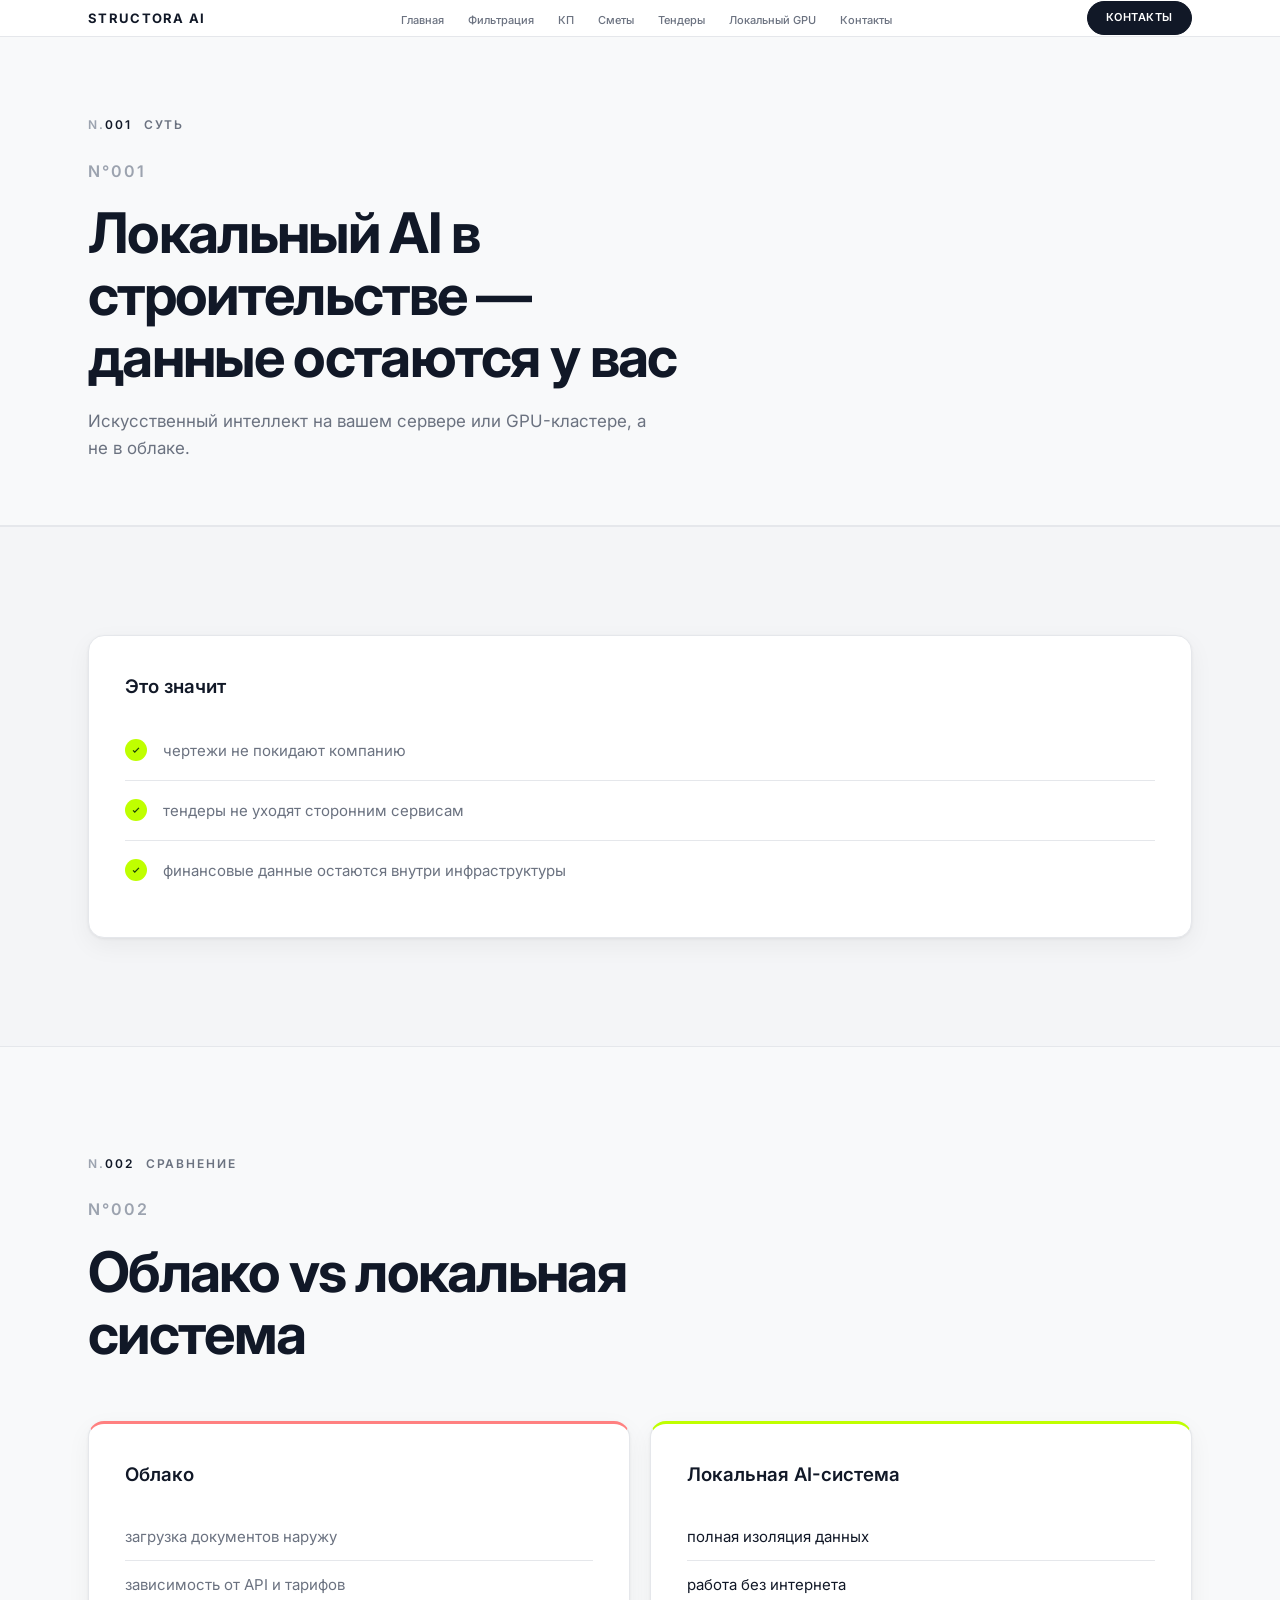
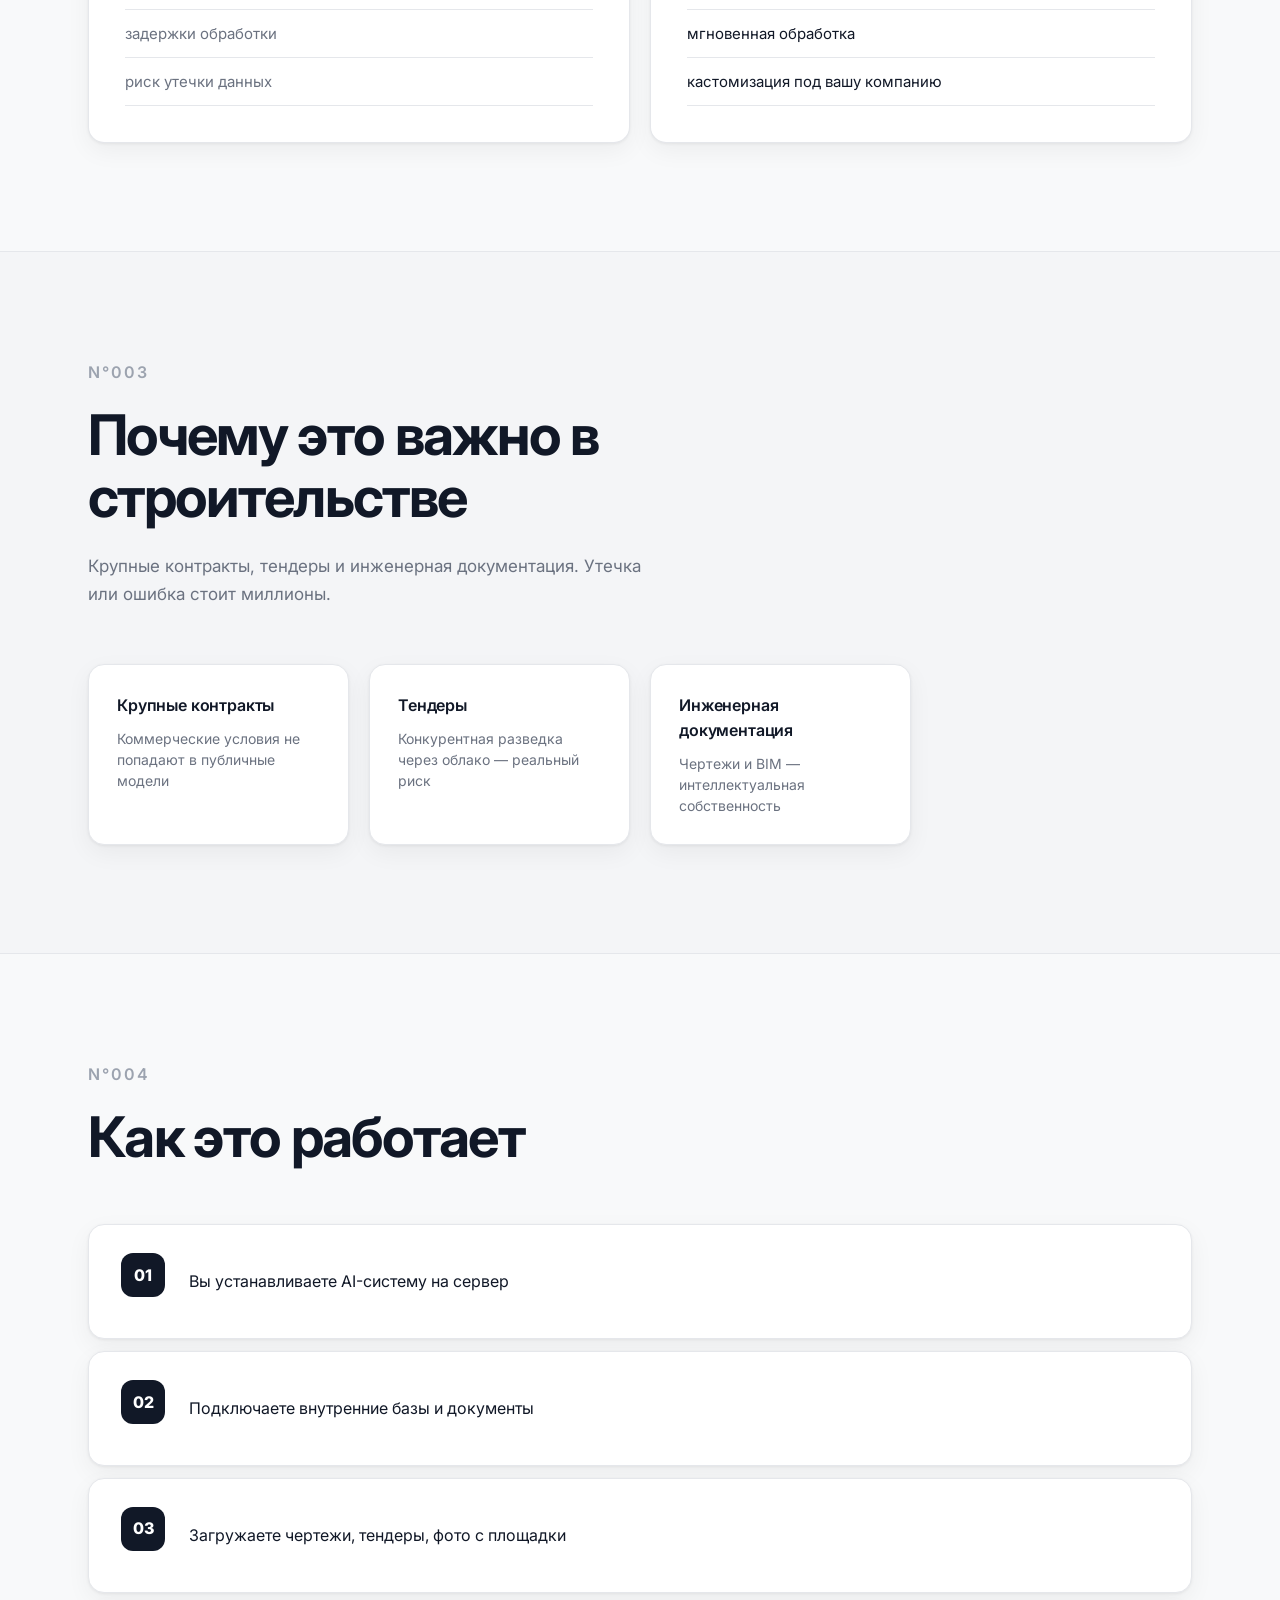
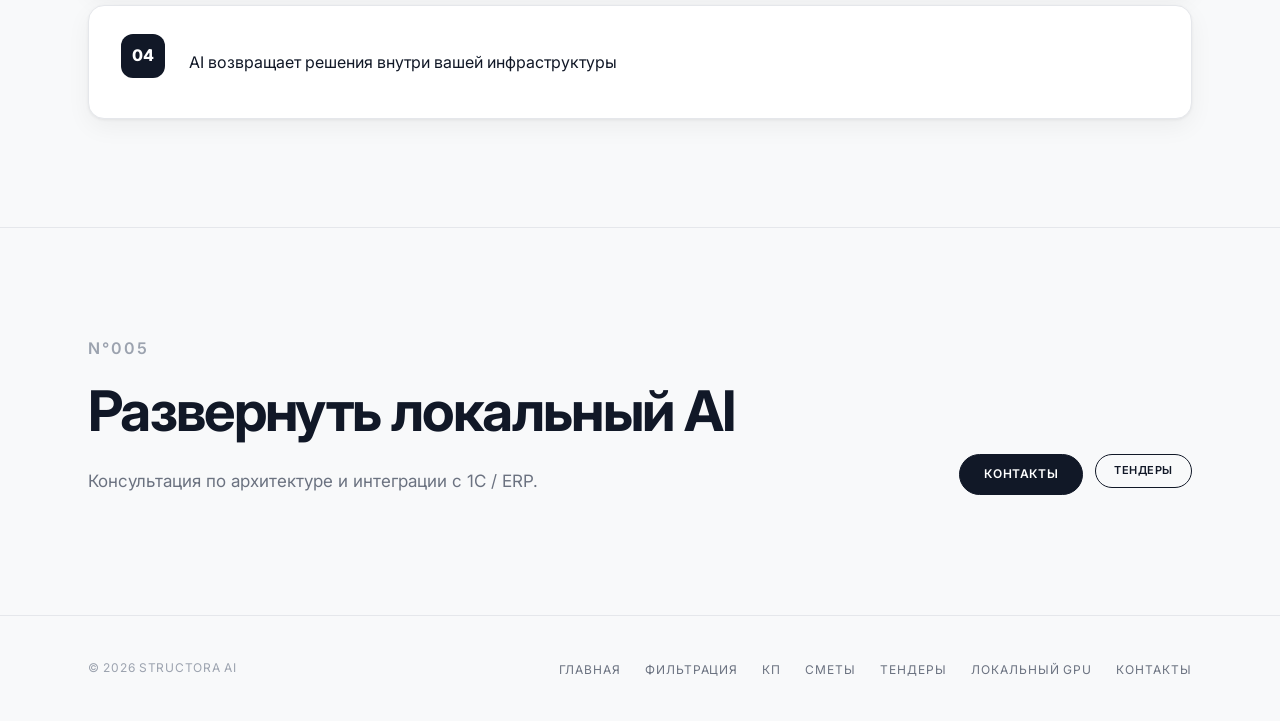
==== commit 44d4c06f: "8989" ====
--- a/local-ai.html
+++ b/local-ai.html
@@ -25,7 +25,7 @@
         <li><a href="local-gpu.html">Локальный GPU</a></li>
         <li><a href="index.html#contact">Контакты</a></li>
       </ul>
-      <a href="index.html#contact" class="btn btn-primary btn-sm">Демо</a>
+      <a href="index.html#contact" class="btn btn-primary btn-sm">Контакты</a>
     </div>
   </header>
 
@@ -158,8 +158,8 @@
           <p class="w-lead">Консультация по архитектуре и интеграции с 1С / ERP.</p>
         </div>
         <div class="contact-actions">
-          <a href="index.html#contact" class="btn btn-primary">Запросить демо</a>
-          <a href="product.html" class="btn btn-outline">Продукт</a>
+          <a href="index.html#contact" class="btn btn-primary">Контакты</a>
+          <a href="module-tenders.html" class="btn btn-outline btn-sm">Тендеры</a>
         </div>
       </div>
     </section>
--- a/css/styles.css
+++ b/css/styles.css
@@ -142,56 +142,71 @@
   cursor: pointer;
 }
 
-/* ——— Buttons ——— */
+/* ——— Buttons (единый стиль) ——— */
 .btn {
   display: inline-flex;
   align-items: center;
   justify-content: center;
-  padding: 14px 28px;
+  gap: 8px;
+  padding: 12px 24px;
   font-family: inherit;
-  font-size: 0.8125rem;
+  font-size: 0.75rem;
   font-weight: 600;
-  letter-spacing: 0.08em;
+  letter-spacing: 0.05em;
   text-transform: uppercase;
-  border: 1px solid var(--text);
-  background: transparent;
+  text-decoration: none;
+  line-height: 1.2;
+  border-radius: var(--radius-pill);
+  border: 1.5px solid var(--text);
+  background: var(--bg-card);
   color: var(--text);
   cursor: pointer;
-  transition: background 0.2s, color 0.2s, border-color 0.2s;
+  white-space: nowrap;
+  transition: background 0.2s, color 0.2s, border-color 0.2s, box-shadow 0.2s;
 }
 
 .btn:hover {
   background: var(--text);
-  color: var(--bg);
+  color: var(--bg-card);
+  box-shadow: var(--shadow);
 }
 
 .btn-primary {
   background: var(--text);
   border-color: var(--text);
-  color: var(--bg);
+  color: var(--bg-card);
 }
 
 .btn-primary:hover {
+  background: var(--bg-card);
+  color: var(--text);
+  box-shadow: var(--shadow-lg);
+}
+
+.btn-outline {
+  background: transparent;
+  border-color: var(--text);
+  color: var(--text);
+}
+
+.btn-outline:hover {
   background: var(--text);
-  border-color: var(--text);
   color: var(--bg-card);
-  box-shadow: var(--shadow-lg);
-}
-
-.btn-outline {
-  border-color: var(--border);
-  color: var(--text-muted);
-}
-
-.btn-outline:hover {
-  border-color: var(--text);
-  color: var(--text);
-  background: transparent;
 }
 
 .btn-sm {
-  padding: 6px 14px;
-  font-size: 0.625rem;
+  padding: 9px 18px;
+  font-size: 0.6875rem;
+}
+
+.solution-card .btn,
+.platform-card .btn {
+  margin-top: auto;
+  align-self: flex-start;
+}
+
+.platform-card .btn {
+  margin-top: 20px;
 }
 
 /* ——— Hero ——— */
@@ -208,15 +223,37 @@
   position: absolute;
   inset: 0;
   z-index: 0;
+  overflow: hidden;
 }
 
 .hero-bg img {
-  width: 100%;
+  position: absolute;
+  top: 0;
+  right: -4%;
+  width: 68%;
+  min-width: 520px;
   height: 100%;
+  max-width: none;
   object-fit: cover;
-  object-position: center 30%;
-  opacity: 1;
-  filter: brightness(1.2) contrast(1.08) saturate(1.15);
+  object-position: 55% 28%;
+  filter: brightness(1.32) contrast(1.06) saturate(1.25);
+}
+
+.hero-bg::after {
+  content: '';
+  position: absolute;
+  top: 0;
+  right: 0;
+  width: 70%;
+  height: 100%;
+  background: linear-gradient(
+    180deg,
+    rgba(255, 255, 255, 0.12) 0%,
+    transparent 40%,
+    transparent 70%,
+    rgba(248, 249, 250, 0.15) 100%
+  );
+  pointer-events: none;
 }
 
 .hero-overlay {
@@ -225,16 +262,18 @@
   background:
     linear-gradient(
       90deg,
-      rgba(248, 249, 250, 0.95) 0%,
-      rgba(248, 249, 250, 0.75) 32%,
-      rgba(248, 249, 250, 0.25) 52%,
-      rgba(248, 249, 250, 0.05) 68%,
-      transparent 85%
+      var(--bg) 0%,
+      var(--bg) 36%,
+      rgba(248, 249, 250, 0.92) 44%,
+      rgba(248, 249, 250, 0.45) 52%,
+      rgba(248, 249, 250, 0.08) 62%,
+      transparent 76%
     ),
     linear-gradient(
       180deg,
-      rgba(248, 249, 250, 0.15) 0%,
-      rgba(248, 249, 250, 0.5) 75%,
+      rgba(248, 249, 250, 0.08) 0%,
+      transparent 45%,
+      rgba(248, 249, 250, 0.35) 88%,
       var(--bg) 100%
     );
   z-index: 1;
@@ -268,7 +307,7 @@
 
 .hero h1 {
   margin: 0 0 40px;
-  max-width: 14ch;
+  max-width: 11em;
   font-size: clamp(2.75rem, 8vw, 5.5rem);
   font-weight: 700;
   line-height: 1.02;
@@ -276,10 +315,14 @@
   color: var(--text);
 }
 
-.hero-actions {
+.hero-actions,
+.contact-actions,
+.module-cta,
+.cta-actions {
   display: flex;
   flex-wrap: wrap;
   gap: 12px;
+  align-items: center;
 }
 
 /* ——— Wembi sections ——— */
@@ -539,36 +582,6 @@
   color: var(--blue-text);
 }
 
-.btn-learn-more {
-  display: inline-flex;
-  align-items: center;
-  align-self: flex-start;
-  margin-top: auto;
-  padding: 10px 18px;
-  font-size: 0.6875rem;
-  font-weight: 600;
-  letter-spacing: 0.12em;
-  text-transform: uppercase;
-  background: transparent;
-  border: 1px solid currentColor;
-  transition: background 0.2s, color 0.2s;
-}
-
-.btn-learn-more:hover {
-  background: currentColor;
-  color: var(--bg-card);
-}
-
-.btn-learn-more--blue {
-  color: #2563eb;
-  border-color: #2563eb;
-}
-
-.btn-learn-more--green {
-  color: #4d7c0f;
-  border-color: #4d7c0f;
-}
-
 .modules-links {
   display: grid;
   grid-template-columns: repeat(4, 1fr);
@@ -642,9 +655,6 @@
   max-width: 60ch;
 }
 
-.platform-card .btn-learn-more {
-  margin-top: 24px;
-}
 
 /* ——— Architecture / tags ——— */
 .two-col {
@@ -788,10 +798,18 @@
 }
 
 .contact-actions {
-  display: flex;
-  flex-direction: column;
-  gap: 12px;
   align-items: flex-start;
+}
+
+@media (max-width: 768px) {
+  .contact-grid .contact-actions {
+    width: 100%;
+  }
+
+  .contact-actions .btn {
+    flex: 1 1 auto;
+    min-width: min(100%, 200px);
+  }
 }
 
 /* ——— Module pages ——— */
@@ -934,14 +952,125 @@
   line-height: 1.45;
 }
 
+.module-doc h2 {
+  margin: 0 0 20px;
+  font-size: clamp(1.25rem, 2.5vw, 1.625rem);
+  font-weight: 700;
+  line-height: 1.25;
+  letter-spacing: -0.02em;
+}
+
+.module-doc h3 {
+  margin: 32px 0 16px;
+  font-size: 1.0625rem;
+  font-weight: 700;
+}
+
+.module-doc > p,
+.module-doc .module-lead {
+  margin: 0 0 16px;
+  color: var(--text-muted);
+  line-height: 1.65;
+  max-width: 72ch;
+}
+
+.principle-panel {
+  margin: 24px 0;
+  padding: 24px 28px;
+  background: var(--bg-card);
+  border: 1px solid var(--border);
+  border-radius: var(--radius-lg);
+  box-shadow: var(--shadow);
+}
+
+.principle-panel > p {
+  margin: 0 0 12px;
+  font-weight: 600;
+  color: var(--text);
+}
+
+.principle-panel ul {
+  margin: 0;
+  padding: 0;
+  list-style: none;
+}
+
+.principle-panel li {
+  position: relative;
+  padding: 10px 0 10px 20px;
+  color: var(--text-muted);
+  line-height: 1.55;
+  border-bottom: 1px solid var(--border);
+}
+
+.principle-panel li:last-child {
+  border-bottom: none;
+}
+
+.principle-panel li::before {
+  content: '';
+  position: absolute;
+  left: 0;
+  top: 16px;
+  width: 6px;
+  height: 6px;
+  background: var(--lime);
+  border-radius: 50%;
+}
+
+.arch-table .col-role {
+  font-weight: 600;
+  color: var(--text);
+  width: 34%;
+  background: var(--bg-soft);
+}
+
+.arch-note {
+  margin: 20px 0 0;
+  font-size: 0.9375rem;
+  color: var(--text-muted);
+  line-height: 1.6;
+  max-width: 72ch;
+}
+
+.steps-list {
+  margin: 0;
+  padding: 0;
+  list-style: none;
+  counter-reset: step;
+}
+
+.steps-list li {
+  counter-increment: step;
+  display: flex;
+  gap: 20px;
+  padding: 20px 0;
+  border-bottom: 1px solid var(--border);
+  color: var(--text-muted);
+  line-height: 1.55;
+}
+
+.steps-list li:last-child {
+  border-bottom: none;
+}
+
+.steps-list li::before {
+  content: counter(step, decimal-leading-zero);
+  flex-shrink: 0;
+  font-size: 0.875rem;
+  font-weight: 700;
+  letter-spacing: 0.08em;
+  color: var(--text);
+  background: var(--lime);
+  padding: 4px 10px;
+  border-radius: 6px;
+  height: fit-content;
+}
+
 .module-cta {
   margin-top: 48px;
   padding-top: 48px;
   border-top: 1px solid var(--border);
-  display: flex;
-  flex-wrap: wrap;
-  gap: 12px;
-  align-items: center;
 }
 
 /* ——— Footer ——— */
@@ -1262,4 +1391,19 @@
   .hero h1 {
     max-width: none;
   }
-}
+
+  .hero .container {
+    max-width: 100%;
+  }
+
+  .hero-bg img {
+    right: 0;
+    width: 100%;
+    min-width: 0;
+    object-position: 65% 30%;
+  }
+
+  .hero-bg::after {
+    width: 100%;
+  }
+}
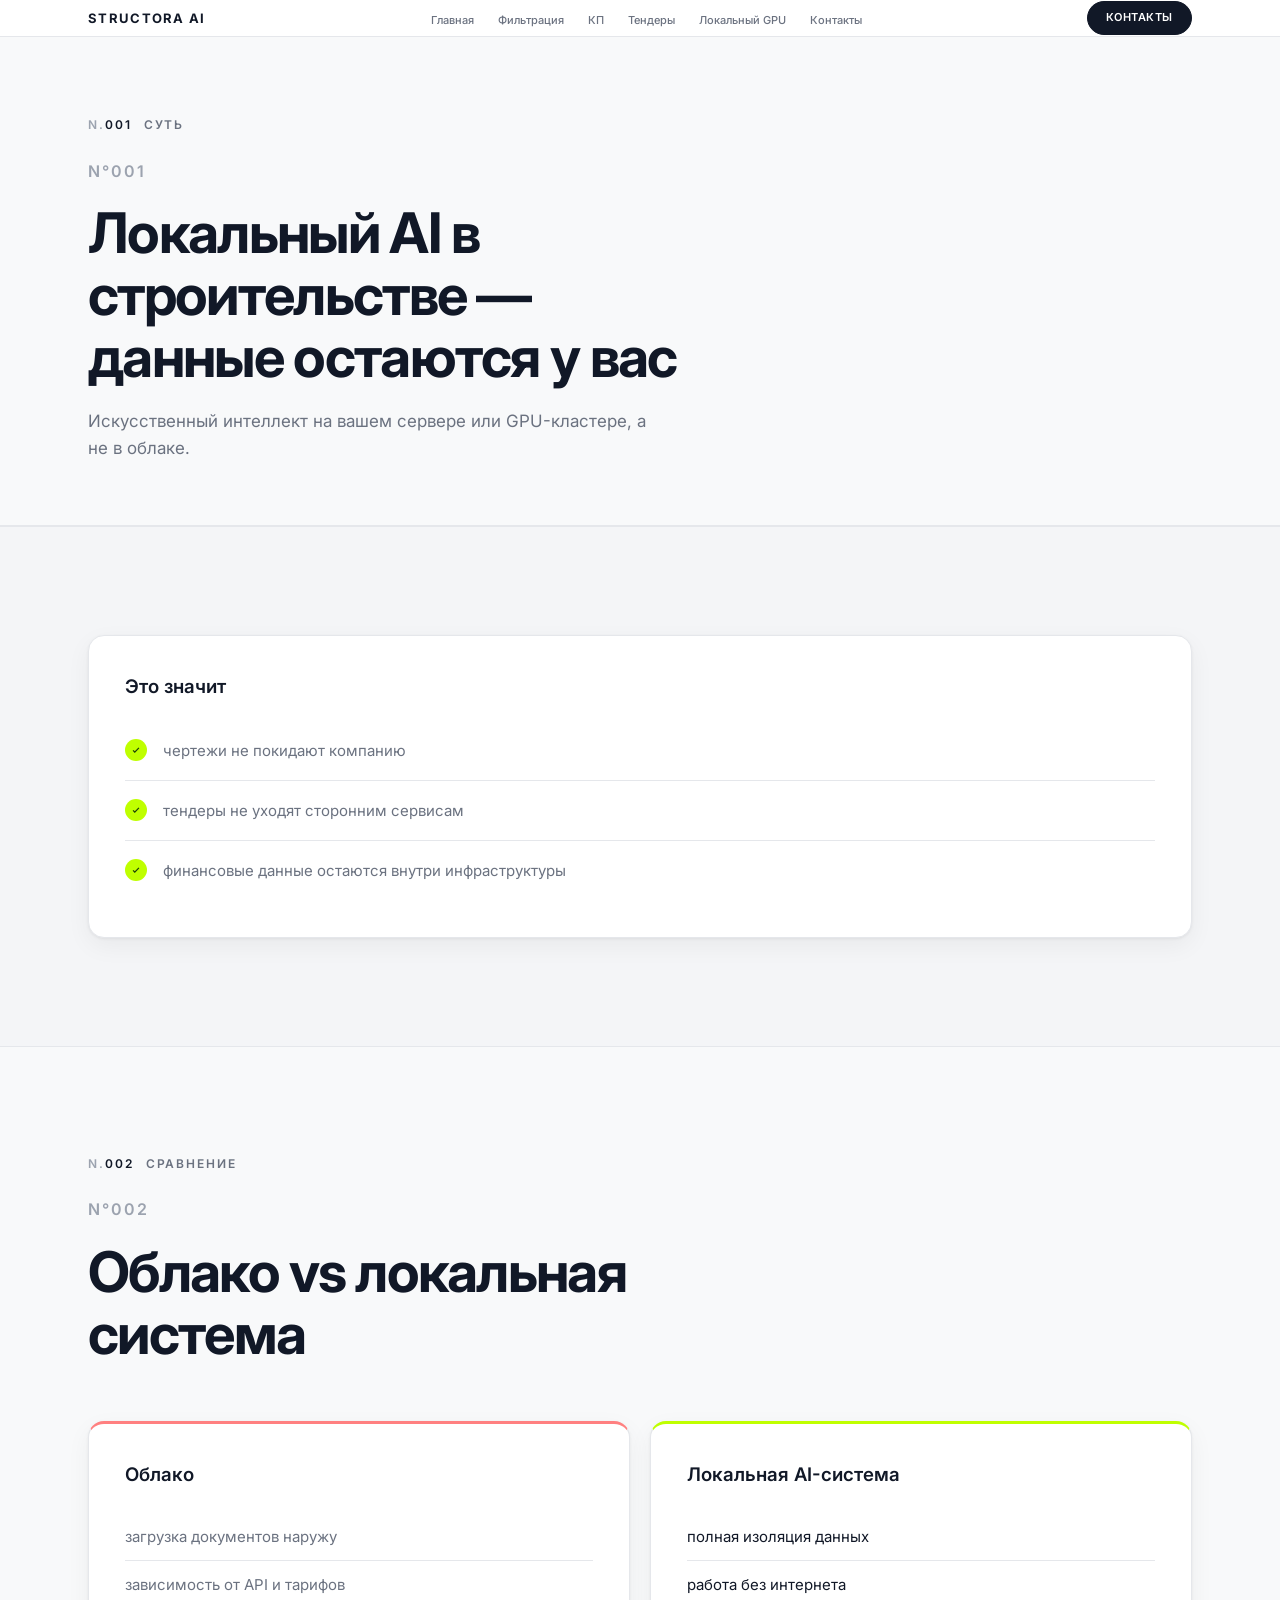
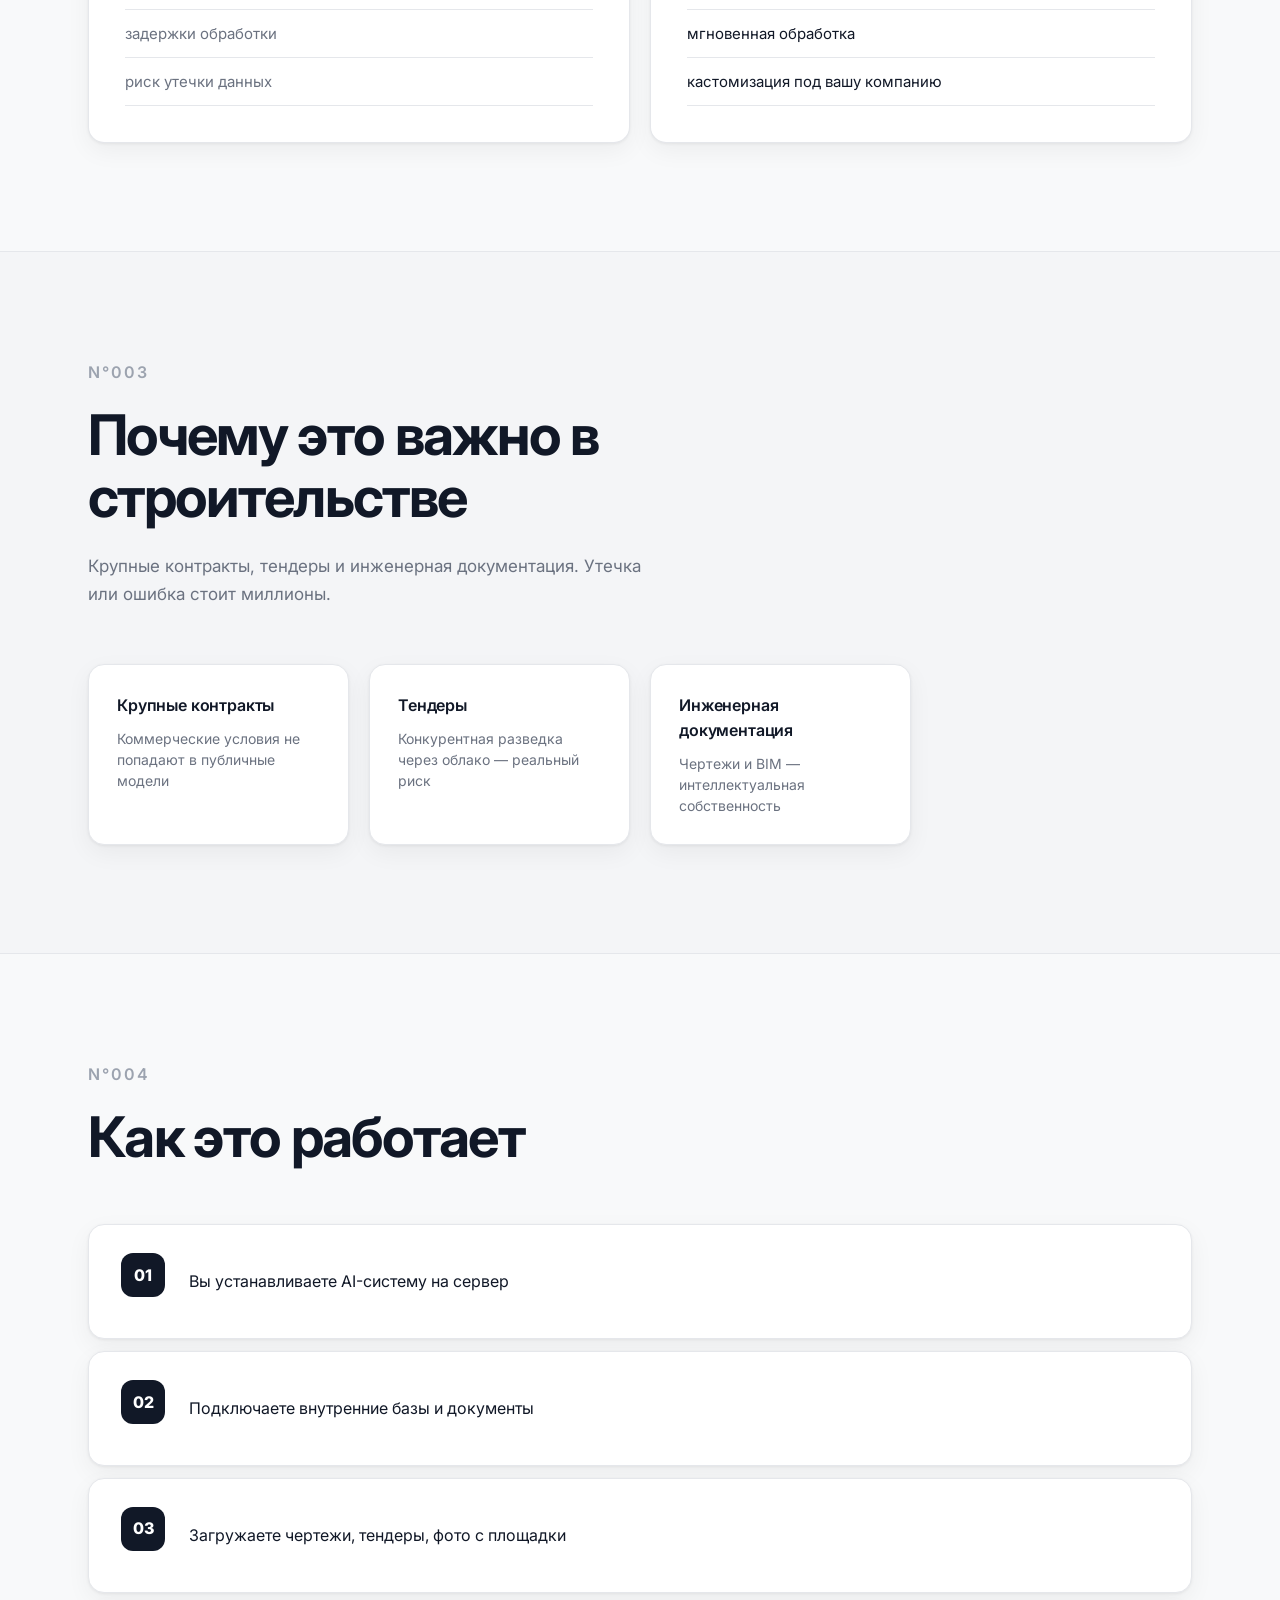
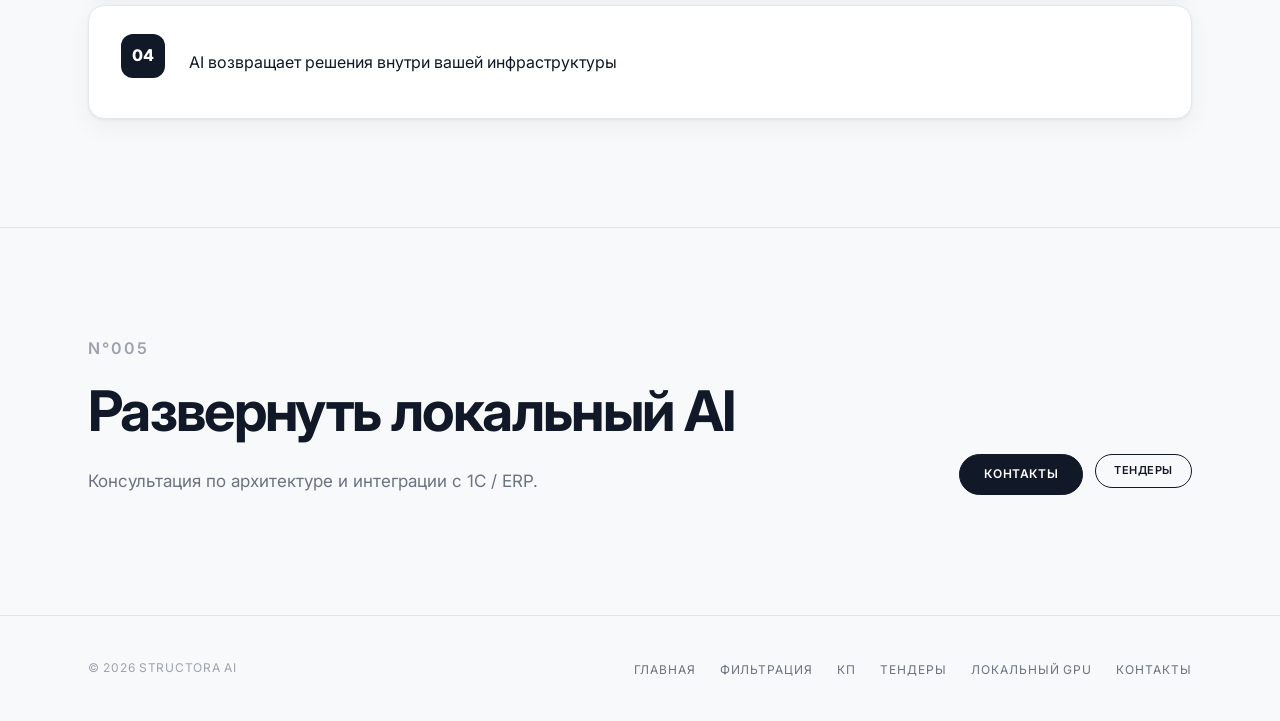
==== commit 785c3bf3: "8989" ====
--- a/local-ai.html
+++ b/local-ai.html
@@ -20,7 +20,6 @@
         <li><a href="index.html">Главная</a></li>
         <li><a href="module-filter.html">Фильтрация</a></li>
         <li><a href="module-kp.html">КП</a></li>
-        <li><a href="module-estimates.html">Сметы</a></li>
         <li><a href="module-tenders.html">Тендеры</a></li>
         <li><a href="local-gpu.html">Локальный GPU</a></li>
         <li><a href="index.html#contact">Контакты</a></li>
@@ -172,7 +171,6 @@
         <li><a href="index.html">Главная</a></li>
         <li><a href="module-filter.html">Фильтрация</a></li>
         <li><a href="module-kp.html">КП</a></li>
-        <li><a href="module-estimates.html">Сметы</a></li>
         <li><a href="module-tenders.html">Тендеры</a></li>
         <li><a href="local-gpu.html">Локальный GPU</a></li>
         <li><a href="index.html#contact">Контакты</a></li>
--- a/css/styles.css
+++ b/css/styles.css
@@ -462,7 +462,7 @@
 
 .solutions-row {
   display: grid;
-  grid-template-columns: repeat(4, 1fr);
+  grid-template-columns: repeat(3, 1fr);
   gap: 16px;
   position: relative;
   padding-bottom: 20px;
@@ -472,8 +472,8 @@
   content: '';
   position: absolute;
   bottom: 8px;
-  left: 12.5%;
-  right: 12.5%;
+  left: 16.67%;
+  right: 16.67%;
   height: 1px;
   background: var(--border);
   z-index: 1;
@@ -584,7 +584,7 @@
 
 .modules-links {
   display: grid;
-  grid-template-columns: repeat(4, 1fr);
+  grid-template-columns: repeat(3, 1fr);
   gap: 1px;
   height: 32px;
   margin-top: -4px;
@@ -1065,6 +1065,119 @@
   padding: 4px 10px;
   border-radius: 6px;
   height: fit-content;
+}
+
+.module-doc h4 {
+  margin: 28px 0 12px;
+  font-size: 0.9375rem;
+  font-weight: 700;
+  letter-spacing: 0.04em;
+  text-transform: uppercase;
+  color: var(--text-muted);
+}
+
+.module-doc .lead-quote {
+  margin: 16px 0 24px;
+  padding: 20px 24px;
+  font-size: 1.125rem;
+  font-weight: 600;
+  line-height: 1.4;
+  color: var(--text);
+  background: var(--bg-soft);
+  border-left: 4px solid var(--lime);
+  border-radius: 0 var(--radius) var(--radius) 0;
+}
+
+.tender-status-grid {
+  display: grid;
+  grid-template-columns: repeat(3, 1fr);
+  gap: 16px;
+  margin: 24px 0;
+}
+
+.tender-status-card {
+  padding: 24px;
+  background: var(--bg-card);
+  border: 1px solid var(--border);
+  border-radius: var(--radius-lg);
+  box-shadow: var(--shadow);
+}
+
+.tender-status-card h4 {
+  margin: 0 0 10px;
+  font-size: 1rem;
+  font-weight: 700;
+  text-transform: none;
+  letter-spacing: -0.02em;
+  color: var(--text);
+}
+
+.tender-status-card p {
+  margin: 0;
+  font-size: 0.875rem;
+  color: var(--text-muted);
+  line-height: 1.5;
+}
+
+.tender-status-card--go {
+  border-color: rgba(34, 197, 94, 0.35);
+  background: rgba(34, 197, 94, 0.06);
+}
+
+.tender-status-card--review {
+  border-color: rgba(234, 179, 8, 0.35);
+  background: rgba(234, 179, 8, 0.06);
+}
+
+.tender-status-card--skip {
+  border-color: rgba(239, 68, 68, 0.25);
+  background: rgba(239, 68, 68, 0.05);
+}
+
+.effect-compare {
+  display: grid;
+  grid-template-columns: 1fr 1fr;
+  gap: 20px;
+  margin-top: 8px;
+}
+
+.effect-col {
+  padding: 24px 28px;
+  background: var(--bg-card);
+  border: 1px solid var(--border);
+  border-radius: var(--radius-lg);
+  box-shadow: var(--shadow);
+}
+
+.effect-col h4 {
+  margin: 0 0 16px;
+  font-size: 0.8125rem;
+  font-weight: 700;
+  letter-spacing: 0.1em;
+  text-transform: uppercase;
+  color: var(--text-muted);
+}
+
+.effect-col--after {
+  border-color: rgba(217, 249, 157, 0.6);
+  background: rgba(217, 249, 157, 0.2);
+}
+
+.effect-col ul {
+  margin: 0;
+  padding: 0;
+  list-style: none;
+}
+
+.effect-col li {
+  padding: 10px 0;
+  color: var(--text-muted);
+  line-height: 1.5;
+  border-bottom: 1px solid var(--border);
+}
+
+.effect-col li:last-child {
+  border-bottom: none;
 }
 
 .module-cta {
@@ -1406,4 +1519,9 @@
   .hero-bg::after {
     width: 100%;
   }
-}
+
+  .tender-status-grid,
+  .effect-compare {
+    grid-template-columns: 1fr;
+  }
+}
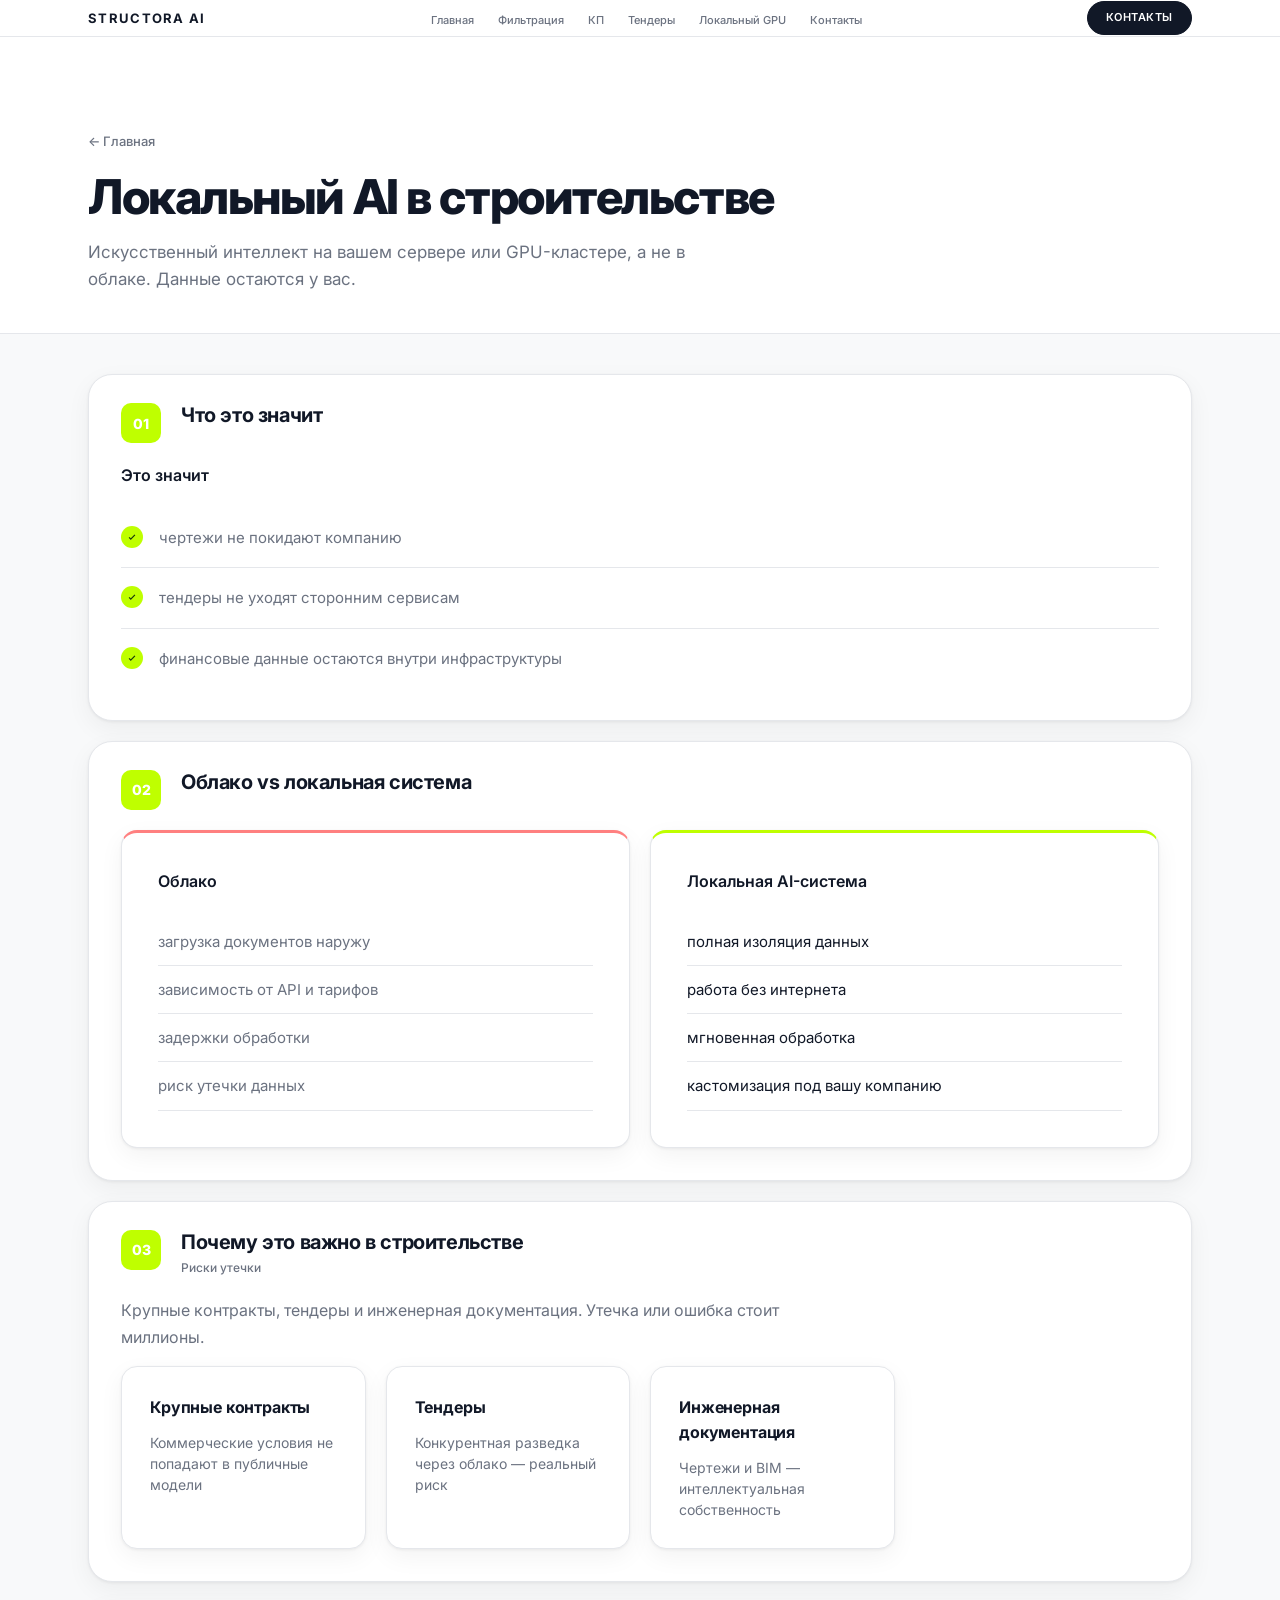
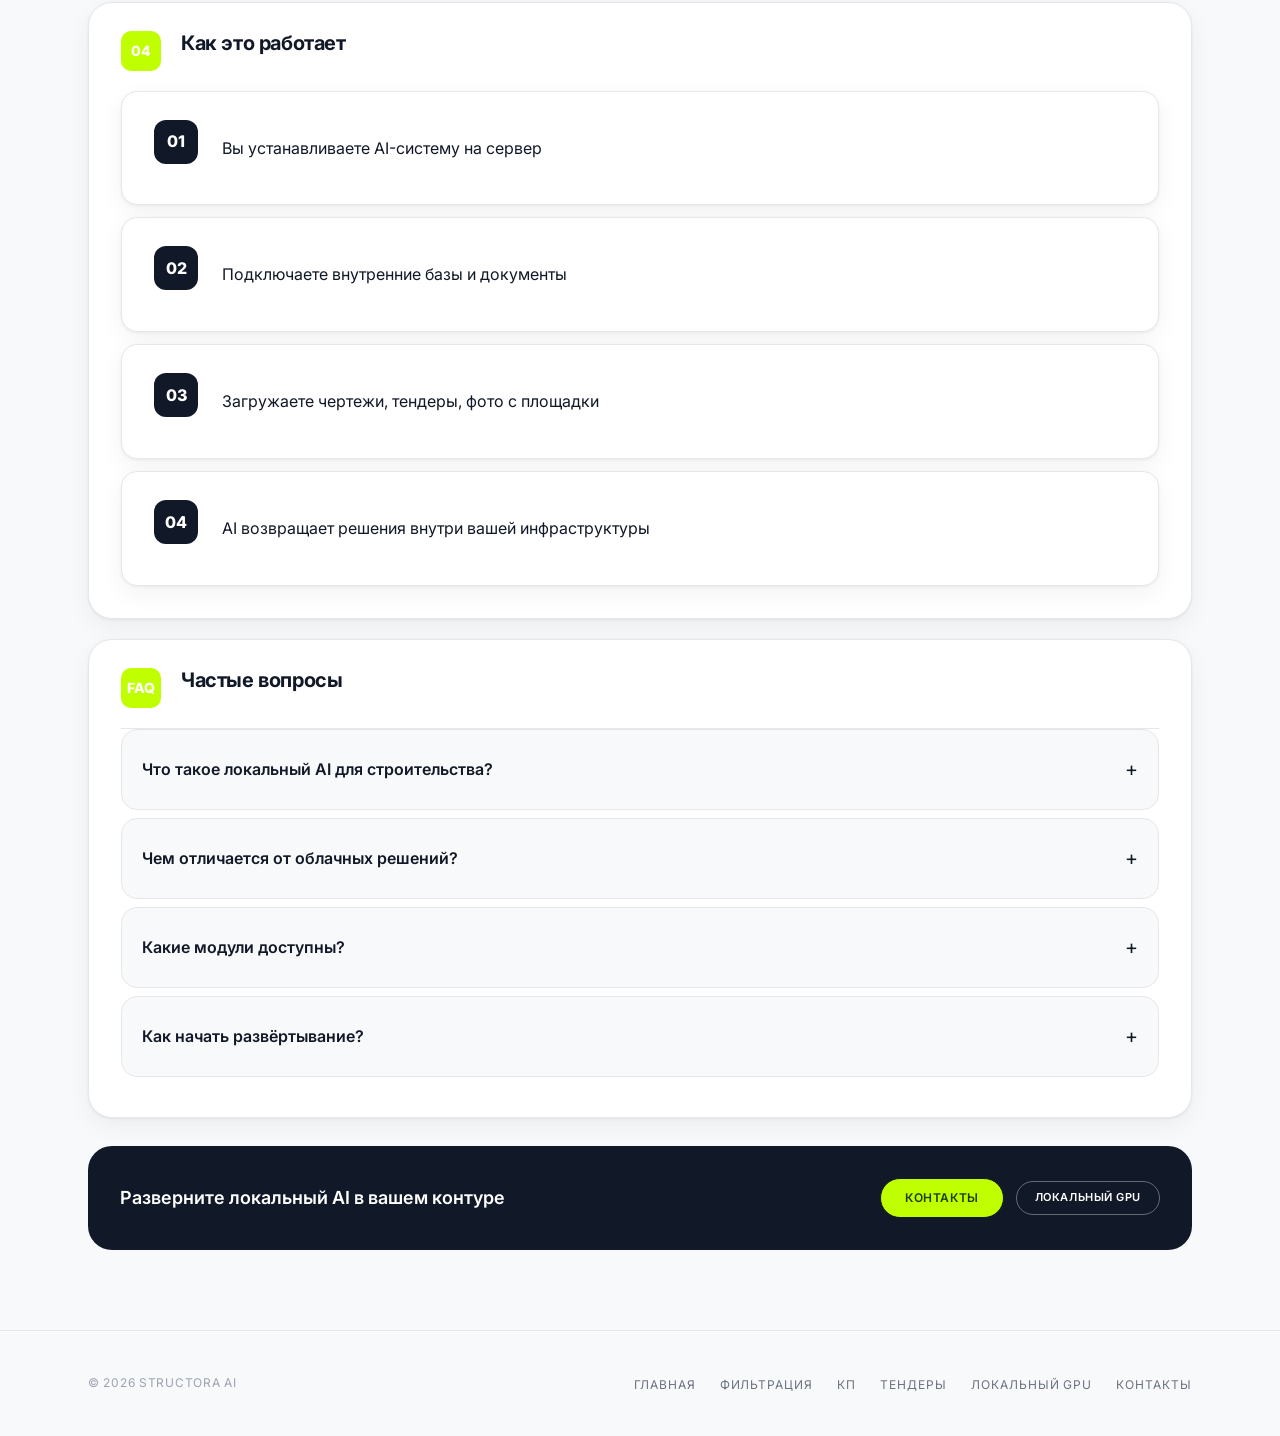
==== commit 870bae96: "8989" ====
--- a/local-ai.html
+++ b/local-ai.html
@@ -7,7 +7,7 @@
   <title>Локальный AI — Structora AI</title>
   <link rel="stylesheet" href="css/styles.css" />
 </head>
-<body>
+<body class="subpage">
   <header class="site-header">
     <div class="nav-inner">
       <a href="index.html" class="logo">Structora <span>AI</span></a>
@@ -29,23 +29,27 @@
   </header>
 
   <main>
-    <section class="page-hero-band">
+    <header class="module-hero">
+      <div class="container module-hero__inner">
+        <a href="index.html" class="back-link">← Главная</a>
+        <h1>Локальный AI в строительстве</h1>
+        <p class="lead">Искусственный интеллект на вашем сервере или GPU-кластере, а не в облаке. Данные остаются у вас.</p>
+      </div>
+    </header>
+
+    <div class="module-body module-body--stacked">
       <div class="container">
-        <div class="w-meta">
-          <span class="w-meta__id">n.<span>001</span></span>
-          <span class="w-meta__name">Суть</span>
-        </div>
-        <p class="w-num">N°001</p>
-        <h1>Локальный AI в строительстве — данные остаются у вас</h1>
-        <p class="lead">
-          Искусственный интеллект на вашем сервере или GPU-кластере, а не в облаке.
-        </p>
-      </div>
-    </section>
-
-    <section class="w-section w-section--soft">
-      <div class="container">
-        <div class="info-card">
+        <div class="mod-content">
+
+    <section class="mod-section">
+      <div class="mod-section__head">
+        <span class="mod-section__num">01</span>
+        <div class="mod-section__titles">
+          <h2>Что это значит</h2>
+        </div>
+      </div>
+      <div class="mod-section__body">
+        <div class="info-card" style="box-shadow:none;border:none;padding:0;">
           <h3>Это значит</h3>
           <ul class="check-list">
             <li>
@@ -65,16 +69,14 @@
       </div>
     </section>
 
-    <section class="w-section">
-      <div class="container">
-        <div class="w-section__head">
-          <div class="w-meta">
-            <span class="w-meta__id">n.<span>002</span></span>
-            <span class="w-meta__name">Сравнение</span>
-          </div>
-          <p class="w-num">N°002</p>
-          <h2 class="w-title">Облако vs локальная система</h2>
-        </div>
+    <section class="mod-section">
+      <div class="mod-section__head">
+        <span class="mod-section__num">02</span>
+        <div class="mod-section__titles">
+          <h2>Облако vs локальная система</h2>
+        </div>
+      </div>
+      <div class="mod-section__body">
         <div class="compare-grid">
           <div class="compare-card negative">
             <h3>Облако</h3>
@@ -98,13 +100,16 @@
       </div>
     </section>
 
-    <section class="w-section w-section--soft">
-      <div class="container">
-        <div class="w-section__head">
-          <p class="w-num">N°003</p>
-          <h2 class="w-title">Почему это важно в строительстве</h2>
-          <p class="w-lead">Крупные контракты, тендеры и инженерная документация. Утечка или ошибка стоит миллионы.</p>
-        </div>
+    <section class="mod-section">
+      <div class="mod-section__head">
+        <span class="mod-section__num">03</span>
+        <div class="mod-section__titles">
+          <h2>Почему это важно в строительстве</h2>
+          <span class="mod-section__tag">Риски утечки</span>
+        </div>
+      </div>
+      <div class="mod-section__body">
+        <p>Крупные контракты, тендеры и инженерная документация. Утечка или ошибка стоит миллионы.</p>
         <div class="metrics-grid metrics-grid--3">
           <article class="value-card">
             <h3>Крупные контракты</h3>
@@ -122,12 +127,14 @@
       </div>
     </section>
 
-    <section class="w-section">
-      <div class="container">
-        <div class="w-section__head">
-          <p class="w-num">N°004</p>
-          <h2 class="w-title">Как это работает</h2>
-        </div>
+    <section class="mod-section">
+      <div class="mod-section__head">
+        <span class="mod-section__num">04</span>
+        <div class="mod-section__titles">
+          <h2>Как это работает</h2>
+        </div>
+      </div>
+      <div class="mod-section__body">
         <div class="steps">
           <div class="step-item">
             <span class="step-num">01</span>
@@ -149,19 +156,46 @@
       </div>
     </section>
 
-    <section class="w-section contact-section">
-      <div class="container contact-grid">
-        <div>
-          <p class="w-num">N°005</p>
-          <h2 class="w-title">Развернуть локальный AI</h2>
-          <p class="w-lead">Консультация по архитектуре и интеграции с 1С / ERP.</p>
-        </div>
-        <div class="contact-actions">
-          <a href="index.html#contact" class="btn btn-primary">Контакты</a>
-          <a href="module-tenders.html" class="btn btn-outline btn-sm">Тендеры</a>
-        </div>
-      </div>
-    </section>
+    <section class="mod-section" id="faq">
+      <div class="mod-section__head">
+        <span class="mod-section__num">FAQ</span>
+        <div class="mod-section__titles">
+          <h2>Частые вопросы</h2>
+        </div>
+      </div>
+      <div class="mod-section__body">
+        <div class="faq-list">
+          <details class="faq-item">
+            <summary>Что такое локальный AI для строительства?</summary>
+            <p>Система на вашем сервере или GPU: чертежи, тендеры и финансы не покидают компанию.</p>
+          </details>
+          <details class="faq-item">
+            <summary>Чем отличается от облачных решений?</summary>
+            <p>Полная изоляция данных, работа без внешних API, быстрая обработка на вашем оборудовании.</p>
+          </details>
+          <details class="faq-item">
+            <summary>Какие модули доступны?</summary>
+            <p>Фильтрация запросов, подготовка КП и управление тендерами — подключаются к одной платформе.</p>
+          </details>
+          <details class="faq-item">
+            <summary>Как начать развёртывание?</summary>
+            <p>Консультация по архитектуре, подбор GPU и интеграция с 1С / ERP / Битрикс24.</p>
+          </details>
+        </div>
+      </div>
+    </section>
+
+    <div class="mod-cta-panel">
+      <p>Разверните локальный AI в вашем контуре</p>
+      <div class="hero-actions">
+        <a href="index.html#contact" class="btn btn-primary">Контакты</a>
+        <a href="local-gpu.html" class="btn btn-outline btn-sm">Локальный GPU</a>
+      </div>
+    </div>
+
+        </div>
+      </div>
+    </div>
   </main>
 
   <footer class="site-footer">
--- a/css/styles.css
+++ b/css/styles.css
@@ -750,6 +750,10 @@
   border-bottom: 1px solid var(--border);
 }
 
+.faq-item:last-child {
+  border-bottom: none;
+}
+
 .faq-item summary {
   padding: 24px 0;
   font-size: 1rem;
@@ -812,10 +816,148 @@
   }
 }
 
-/* ——— Module pages ——— */
+/* ——— Module pages (redesign) ——— */
+.module-page {
+  --mod-accent: var(--lime);
+  --mod-accent-soft: rgba(191, 255, 0, 0.25);
+}
+
+/* Акценты модульных страниц: зелёный (лайм) + чёрный для номеров секций */
+.module-page .mod-section__num {
+  background: var(--text);
+  color: #fff;
+}
+
+.module-page--gpu .module-hero h1 span {
+  display: block;
+  color: var(--text-muted);
+  font-weight: 700;
+}
+
+/* Subpages: same shell as module pages (index unchanged) */
+body.subpage {
+  --mod-accent: var(--lime);
+  --mod-accent-soft: rgba(191, 255, 0, 0.28);
+}
+
+body.subpage,
+body.gpu-landing {
+  background: var(--bg);
+}
+
+body.subpage main,
+body.gpu-landing main {
+  padding-top: var(--nav-h);
+}
+
+body.subpage .page-hero-band {
+  padding: 56px 0 48px;
+  background: var(--bg-card);
+  border-bottom: none;
+}
+
+body.subpage .page-hero-band h1 {
+  margin: 0 0 16px;
+  max-width: none;
+  font-size: clamp(1.75rem, 4.5vw, 3rem);
+  font-weight: 800;
+  line-height: 1.08;
+  letter-spacing: -0.03em;
+}
+
+body.subpage .page-hero-band .lead {
+  margin: 0;
+  max-width: 58ch;
+  font-size: 1.0625rem;
+  color: var(--text-muted);
+}
+
+body.subpage .w-section {
+  padding: 0;
+  border: none;
+  background: transparent;
+}
+
+body.subpage .module-body--stacked {
+  padding: 40px 0 80px;
+}
+
+body.subpage .module-body--stacked .mod-content {
+  gap: 20px;
+}
+
+.mod-section .faq-list {
+  max-width: none;
+}
+
+.mod-section .faq-list .faq-item {
+  background: var(--bg);
+  border: 1px solid var(--border);
+  border-radius: var(--radius);
+  margin-bottom: 8px;
+  padding: 0 20px;
+}
+
+.mod-section .faq-list .faq-item summary {
+  border-bottom: none;
+}
+
+.mod-section .faq-list .faq-item p {
+  margin: 0 0 20px;
+  padding: 0 0 4px;
+  max-width: none;
+}
+
+/* GPU page sections inside unified module layout */
+.module-page--gpu .gpu-marquee {
+  margin: 0 0 40px;
+}
+
+.module-page--gpu .gpu-section {
+  padding: 0;
+  border: none;
+  background: transparent;
+}
+
+.module-page--gpu .gpu-section > .container {
+  padding: 0;
+}
+
+.module-page--gpu .gpu-section .wide,
+.module-page--gpu .gpu-section h2 {
+  margin: 0 0 20px;
+  font-size: 1.25rem;
+  font-weight: 700;
+  letter-spacing: -0.02em;
+  max-width: none;
+}
+
+.module-page--gpu .gpu-eyebrow {
+  display: block;
+  margin-bottom: 8px;
+  font-size: 0.6875rem;
+  font-weight: 700;
+  letter-spacing: 0.12em;
+  text-transform: uppercase;
+  color: var(--text-dim);
+}
+
+.module-page--gpu .gpu-problem-card,
+.module-page--gpu .gpu-benefit-card,
+.module-page--gpu .gpu-cap-card,
+.module-page--gpu .gpu-summary-card {
+  box-shadow: var(--shadow);
+}
+
+.module-page--gpu .gpu-cta-final {
+  display: none;
+}
+
 .back-link {
-  display: inline-block;
-  margin-bottom: 24px;
+  display: inline-flex;
+  align-items: center;
+  gap: 6px;
+  margin-bottom: 20px;
   font-size: 0.8125rem;
   font-weight: 500;
   color: var(--text-muted);
@@ -825,17 +967,538 @@
   color: var(--text);
 }
 
-.module-hero-num {
+.module-hero {
+  padding: calc(var(--nav-h) + 56px) 0 0;
+  background: var(--bg-card);
+  border-bottom: 1px solid var(--border);
+}
+
+.module-hero__inner {
+  padding-bottom: 40px;
+}
+
+.module-hero h1 {
+  margin: 0 0 16px;
+  max-width: 22ch;
+  font-size: clamp(1.75rem, 4.5vw, 3rem);
+  font-weight: 800;
+  line-height: 1.08;
+  letter-spacing: -0.03em;
+}
+
+.module-page--tenders .module-hero h1 {
+  max-width: 28ch;
+}
+
+.module-hero .lead {
+  margin: 0;
+  max-width: 58ch;
+  font-size: 1.0625rem;
+  color: var(--text-muted);
+  line-height: 1.6;
+}
+
+.module-switcher {
+  display: flex;
+  flex-wrap: wrap;
+  gap: 8px;
+  margin-bottom: 28px;
+}
+
+.module-switcher a {
+  display: inline-flex;
+  align-items: center;
+  gap: 8px;
+  padding: 8px 14px;
+  font-size: 0.8125rem;
+  font-weight: 600;
+  color: var(--text-muted);
+  background: var(--bg-soft);
+  border: 1px solid var(--border);
+  border-radius: var(--radius-pill);
+  transition: background 0.15s, border-color 0.15s, color 0.15s;
+}
+
+.module-switcher a span {
   display: inline-grid;
   place-items: center;
-  width: 48px;
-  height: 48px;
-  margin-bottom: 20px;
+  min-width: 22px;
+  height: 22px;
+  padding: 0 6px;
+  font-size: 0.6875rem;
+  font-weight: 800;
+  background: var(--bg-card);
+  border-radius: 6px;
+}
+
+.module-switcher a:hover {
+  color: var(--text);
+  border-color: var(--text-dim);
+}
+
+.module-switcher a.is-active {
+  color: var(--text);
+  background: var(--mod-accent-soft);
+  border-color: var(--mod-accent);
+}
+
+.module-switcher a.is-active span {
+  background: var(--mod-accent);
+  color: #fff;
+}
+
+.module-hero__stats {
+  display: flex;
+  flex-wrap: wrap;
+  gap: 12px;
+  margin-top: 28px;
+  padding-top: 28px;
+  border-top: 1px solid var(--border);
+}
+
+.mod-stat {
+  flex: 1 1 140px;
+  min-width: 120px;
+  padding: 16px 20px;
+  background: var(--bg);
+  border: 1px solid var(--border);
+  border-radius: var(--radius);
+}
+
+.mod-stat strong {
+  display: block;
+  margin-bottom: 4px;
+  font-size: clamp(1.25rem, 2.5vw, 1.75rem);
+  font-weight: 800;
+  letter-spacing: -0.03em;
+  line-height: 1.1;
+}
+
+.mod-stat span {
+  font-size: 0.8125rem;
+  color: var(--text-muted);
+  line-height: 1.4;
+}
+
+.module-body {
+  padding: 48px 0 80px;
+}
+
+.module-layout {
+  display: grid;
+  grid-template-columns: 200px minmax(0, 1fr);
+  gap: 48px;
+  align-items: start;
+}
+
+.mod-toc {
+  position: sticky;
+  top: calc(var(--nav-h) + 24px);
+}
+
+.mod-toc__label {
+  display: block;
+  margin-bottom: 12px;
+  font-size: 0.6875rem;
+  font-weight: 700;
+  letter-spacing: 0.12em;
+  text-transform: uppercase;
+  color: var(--text-dim);
+}
+
+.mod-toc nav {
+  display: flex;
+  flex-direction: column;
+  gap: 2px;
+}
+
+.mod-toc a {
+  padding: 8px 12px;
+  font-size: 0.8125rem;
+  font-weight: 500;
+  color: var(--text-muted);
+  border-radius: 8px;
+  border-left: 2px solid transparent;
+  transition: background 0.15s, color 0.15s, border-color 0.15s;
+}
+
+.mod-toc a:hover {
+  color: var(--text);
+  background: var(--bg-soft);
+}
+
+.mod-toc a.is-active {
+  color: var(--text);
+  font-weight: 600;
+  background: var(--mod-accent-soft);
+  border-left-color: var(--mod-accent);
+}
+
+.mod-content {
+  display: flex;
+  flex-direction: column;
+  gap: 20px;
+  min-width: 0;
+}
+
+.mod-section {
+  scroll-margin-top: calc(var(--nav-h) + 20px);
+  background: var(--bg-card);
+  border: 1px solid var(--border);
+  border-radius: var(--radius-lg);
+  box-shadow: var(--shadow);
+  overflow: hidden;
+}
+
+.mod-section__head {
+  display: flex;
+  gap: 20px;
+  align-items: flex-start;
+  padding: 28px 32px 0;
+}
+
+.mod-section__num {
+  flex-shrink: 0;
+  display: grid;
+  place-items: center;
+  width: 40px;
+  height: 40px;
+  font-size: 0.875rem;
+  font-weight: 800;
+  background: var(--mod-accent);
+  color: #fff;
+  border-radius: 10px;
+}
+
+.mod-section__titles h2 {
+  margin: 0;
+  font-size: 1.25rem;
+  font-weight: 700;
+  letter-spacing: -0.02em;
+  line-height: 1.25;
+}
+
+.mod-section__tag {
+  display: block;
+  margin-top: 4px;
+  font-size: 0.75rem;
+  font-weight: 500;
+  color: var(--text-muted);
+}
+
+.mod-section__body {
+  padding: 20px 32px 32px;
+}
+
+.mod-section__body > p {
+  margin: 0 0 16px;
+  color: var(--text-muted);
+  line-height: 1.65;
+  max-width: 68ch;
+}
+
+.mod-section__body > p:last-child {
+  margin-bottom: 0;
+}
+
+.mod-section__body h3 {
+  margin: 24px 0 12px;
+  font-size: 1rem;
+  font-weight: 700;
+}
+
+.mod-section__body h3:first-child {
+  margin-top: 0;
+}
+
+.mod-section__body h4 {
+  margin: 20px 0 10px;
+  font-size: 0.75rem;
+  font-weight: 700;
+  letter-spacing: 0.08em;
+  text-transform: uppercase;
+  color: var(--text-dim);
+}
+
+.mod-benefits {
+  display: grid;
+  grid-template-columns: repeat(2, 1fr);
+  gap: 12px;
+  margin: 0;
+  padding: 0;
+  list-style: none;
+}
+
+.mod-benefits li {
+  padding: 16px 18px;
+  font-size: 0.875rem;
+  color: var(--text-muted);
+  line-height: 1.5;
+  background: var(--bg);
+  border: 1px solid var(--border);
+  border-radius: var(--radius);
+}
+
+.mod-chips {
+  display: flex;
+  flex-wrap: wrap;
+  gap: 8px;
+  margin: 0;
+  padding: 0;
+  list-style: none;
+}
+
+.mod-chips li {
+  padding: 8px 14px;
+  font-size: 0.8125rem;
+  font-weight: 500;
+  color: var(--text);
+  background: var(--bg);
+  border: 1px solid var(--border);
+  border-radius: var(--radius-pill);
+}
+
+.mod-tasks {
+  margin: 0;
+  padding: 0;
+  list-style: none;
+  counter-reset: task;
+}
+
+.mod-tasks li {
+  counter-increment: task;
+  display: flex;
+  gap: 16px;
+  align-items: flex-start;
+  padding: 16px 0;
+  color: var(--text-muted);
+  line-height: 1.55;
+  border-bottom: 1px solid var(--border);
+}
+
+.mod-tasks li:last-child {
+  border-bottom: none;
+  padding-bottom: 0;
+}
+
+.mod-tasks li::before {
+  content: counter(task);
+  flex-shrink: 0;
+  width: 28px;
+  height: 28px;
+  display: grid;
+  place-items: center;
+  font-size: 0.8125rem;
+  font-weight: 700;
+  background: var(--mod-accent-soft);
+  border-radius: 8px;
+  color: var(--text);
+}
+
+.mod-arch-rows {
+  margin: 0;
+  padding: 0;
+  list-style: none;
+}
+
+.mod-arch-rows li {
+  display: grid;
+  grid-template-columns: minmax(140px, 32%) 1fr;
+  gap: 16px;
+  padding: 16px 20px;
+  border-bottom: 1px solid var(--border);
+  background: var(--bg);
+}
+
+.mod-arch-rows li:first-child {
+  background: var(--bg-soft);
+  font-size: 0.6875rem;
+  font-weight: 700;
+  letter-spacing: 0.1em;
+  text-transform: uppercase;
+  color: var(--text-muted);
+}
+
+.mod-arch-rows li:not(:first-child) strong {
+  font-weight: 600;
+  color: var(--text);
+}
+
+.mod-arch-rows li:not(:first-child) span {
+  color: var(--text-muted);
+  font-size: 0.9375rem;
+}
+
+.mod-metrics {
+  display: grid;
+  grid-template-columns: repeat(auto-fill, minmax(160px, 1fr));
+  gap: 12px;
+}
+
+.mod-metric {
+  padding: 20px;
+  background: var(--bg);
+  border: 1px solid var(--border);
+  border-radius: var(--radius);
+}
+
+.mod-metric strong {
+  display: block;
+  margin-bottom: 6px;
+  font-size: 1.5rem;
+  font-weight: 800;
+  letter-spacing: -0.03em;
+}
+
+.mod-metric span {
+  font-size: 0.8125rem;
+  color: var(--text-muted);
+  line-height: 1.4;
+}
+
+.mod-split {
+  display: grid;
+  grid-template-columns: 1fr 1fr;
+  gap: 16px;
+}
+
+.mod-split__col {
+  padding: 20px;
+  border-radius: var(--radius);
+  border: 1px solid var(--border);
+}
+
+.mod-split__col h4 {
+  margin: 0 0 14px;
+  font-size: 0.75rem;
+  font-weight: 700;
+  letter-spacing: 0.06em;
+  text-transform: uppercase;
+}
+
+.mod-split__col--no {
+  background: rgba(239, 68, 68, 0.04);
+  border-color: rgba(239, 68, 68, 0.2);
+}
+
+.mod-split__col--no h4 {
+  color: var(--red-text);
+}
+
+.mod-split__col--yes {
+  background: rgba(34, 197, 94, 0.05);
+  border-color: rgba(34, 197, 94, 0.25);
+}
+
+.mod-split__col--yes h4 {
+  color: var(--green-text);
+}
+
+.mod-split ul {
+  margin: 0;
+  padding: 0;
+  list-style: none;
+}
+
+.mod-split li {
+  position: relative;
+  padding: 8px 0 8px 16px;
+  font-size: 0.875rem;
+  color: var(--text-muted);
+  line-height: 1.45;
+}
+
+.mod-split li::before {
+  content: '';
+  position: absolute;
+  left: 0;
+  top: 14px;
+  width: 5px;
+  height: 5px;
+  border-radius: 50%;
+  background: currentColor;
+  opacity: 0.4;
+}
+
+.mod-subcards {
+  display: grid;
+  grid-template-columns: repeat(3, 1fr);
+  gap: 12px;
+}
+
+.mod-subcard {
+  padding: 18px;
+  background: var(--bg);
+  border: 1px solid var(--border);
+  border-radius: var(--radius);
+}
+
+.mod-subcard h4 {
+  margin: 0 0 12px;
+  font-size: 0.8125rem;
+  font-weight: 700;
+  text-transform: none;
+  letter-spacing: 0;
+  color: var(--text);
+}
+
+.mod-subcard ul {
+  margin: 0;
+  padding: 0;
+  list-style: none;
+}
+
+.mod-subcard li {
+  padding: 6px 0;
+  font-size: 0.8125rem;
+  color: var(--text-muted);
+  line-height: 1.45;
+  border-bottom: 1px solid var(--border);
+}
+
+.mod-subcard li:last-child {
+  border-bottom: none;
+}
+
+.mod-cta-panel {
+  margin-top: 8px;
+  padding: 32px;
   background: var(--text);
   color: #fff;
+  border-radius: var(--radius-lg);
+  display: flex;
+  flex-wrap: wrap;
+  align-items: center;
+  justify-content: space-between;
+  gap: 24px;
+}
+
+.mod-cta-panel p {
+  margin: 0;
+  max-width: 40ch;
   font-size: 1.125rem;
-  font-weight: 800;
-  border-radius: 12px;
+  font-weight: 600;
+  line-height: 1.35;
+}
+
+.mod-cta-panel .btn-primary {
+  background: var(--lime);
+  color: var(--lime-text);
+}
+
+.mod-cta-panel .btn-outline {
+  border-color: rgba(255, 255, 255, 0.35);
+  color: #fff;
+}
+
+.mod-cta-panel .btn-outline:hover {
+  background: rgba(255, 255, 255, 0.1);
+  border-color: #fff;
+  color: #fff;
+}
+
+.module-hero-num {
+  display: none;
 }
 
 .content-block {
@@ -1524,4 +2187,451 @@
   .effect-compare {
     grid-template-columns: 1fr;
   }
-}
+
+  .module-layout {
+    grid-template-columns: 1fr;
+    gap: 32px;
+  }
+
+  .mod-toc {
+    position: static;
+  }
+
+  .mod-toc nav {
+    flex-direction: row;
+    flex-wrap: wrap;
+    gap: 6px;
+  }
+
+  .mod-toc a {
+    border-left: none;
+    border: 1px solid var(--border);
+    background: var(--bg-card);
+  }
+
+  .mod-section__head,
+  .mod-section__body {
+    padding-left: 20px;
+    padding-right: 20px;
+  }
+
+  .mod-benefits,
+  .mod-split,
+  .mod-subcards {
+    grid-template-columns: 1fr;
+  }
+
+  .mod-arch-rows li {
+    grid-template-columns: 1fr;
+    gap: 4px;
+  }
+
+  .mod-cta-panel {
+    flex-direction: column;
+    align-items: flex-start;
+  }
+
+  .gpu-problem-grid,
+  .gpu-benefits-grid,
+  .gpu-cap-grid,
+  .gpu-summary-grid {
+    grid-template-columns: 1fr;
+  }
+
+  .gpu-benefit-card--wide {
+    grid-column: span 1;
+  }
+}
+
+/* ——— Local GPU / Rig on-premise landing ——— */
+.gpu-landing main {
+  padding-top: var(--nav-h);
+}
+
+.gpu-hero {
+  padding: 64px 0 56px;
+  background: var(--bg-card);
+  border-bottom: none;
+}
+
+.gpu-hero h1 {
+  margin: 0 0 12px;
+  max-width: none;
+  font-size: clamp(2.25rem, 6vw, 4rem);
+  font-weight: 800;
+  line-height: 1.05;
+  letter-spacing: -0.04em;
+}
+
+.gpu-hero h1 span {
+  display: block;
+  color: var(--text-muted);
+  font-weight: 700;
+}
+
+.gpu-hero .lead {
+  max-width: 52ch;
+  margin: 0 0 28px;
+  font-size: 1.125rem;
+  color: var(--text-muted);
+  line-height: 1.6;
+}
+
+.gpu-hero-actions {
+  display: flex;
+  flex-wrap: wrap;
+  gap: 12px;
+  margin-bottom: 0;
+}
+
+.gpu-marquee {
+  overflow: hidden;
+  margin: 0 0 48px;
+  padding: 16px 0;
+  background: #ffffff;
+  color: var(--text);
+  border-top: 1px solid var(--border);
+  border-bottom: 1px solid var(--border);
+}
+
+.gpu-marquee__track {
+  display: flex;
+  width: max-content;
+  animation: gpu-marquee 40s linear infinite;
+  font-size: 0.8125rem;
+  font-weight: 600;
+  letter-spacing: 0.04em;
+  text-transform: uppercase;
+  white-space: nowrap;
+}
+
+.gpu-marquee__track span {
+  padding: 0 24px;
+}
+
+.gpu-marquee__track span::after {
+  content: '•';
+  margin-left: 24px;
+  opacity: 0.35;
+  color: var(--text);
+}
+
+@keyframes gpu-marquee {
+  from {
+    transform: translateX(0);
+  }
+  to {
+    transform: translateX(-50%);
+  }
+}
+
+.gpu-section {
+  padding: clamp(64px, 10vh, 100px) 0;
+  border-bottom: 1px solid var(--border);
+}
+
+.gpu-section--soft {
+  background: var(--bg-soft);
+}
+
+.gpu-eyebrow {
+  display: block;
+  margin-bottom: 12px;
+  font-size: 0.6875rem;
+  font-weight: 700;
+  letter-spacing: 0.14em;
+  text-transform: uppercase;
+  color: var(--text-dim);
+}
+
+.gpu-eyebrow--lime {
+  color: var(--lime-text);
+}
+
+.gpu-section h2 {
+  margin: 0 0 20px;
+  max-width: 24ch;
+  font-size: clamp(1.75rem, 4vw, 2.75rem);
+  font-weight: 800;
+  line-height: 1.1;
+  letter-spacing: -0.03em;
+}
+
+.gpu-section h2.wide {
+  max-width: none;
+}
+
+.gpu-section > .container > p.lead-block {
+  margin: 0 0 40px;
+  max-width: 58ch;
+  font-size: 1.0625rem;
+  color: var(--text-muted);
+  line-height: 1.65;
+}
+
+.gpu-problem-grid {
+  display: grid;
+  grid-template-columns: repeat(2, 1fr);
+  gap: 16px;
+}
+
+.gpu-problem-card {
+  padding: 28px;
+  background: var(--bg-card);
+  border: 1px solid var(--border);
+  border-radius: var(--radius-lg);
+  box-shadow: var(--shadow);
+}
+
+.gpu-problem-card .num {
+  display: block;
+  margin-bottom: 16px;
+  font-size: 0.75rem;
+  font-weight: 700;
+  letter-spacing: 0.1em;
+  color: var(--text-dim);
+}
+
+.gpu-problem-card h3 {
+  margin: 0 0 12px;
+  font-size: 1.125rem;
+  font-weight: 700;
+  line-height: 1.3;
+}
+
+.gpu-problem-card p {
+  margin: 0;
+  font-size: 0.9375rem;
+  color: var(--text-muted);
+  line-height: 1.6;
+}
+
+.gpu-product-copy .badge {
+  display: inline-block;
+  margin-bottom: 16px;
+  padding: 6px 12px;
+  font-size: 0.75rem;
+  font-weight: 700;
+  background: var(--green-soft);
+  color: var(--green-text);
+  border-radius: var(--radius-pill);
+}
+
+.gpu-benefits-grid {
+  display: grid;
+  grid-template-columns: repeat(3, 1fr);
+  gap: 16px;
+}
+
+.gpu-benefit-card {
+  padding: 28px;
+  background: var(--bg-card);
+  border: 1px solid var(--border);
+  border-radius: var(--radius-lg);
+  box-shadow: var(--shadow);
+}
+
+.gpu-benefit-card .icon {
+  display: block;
+  margin-bottom: 14px;
+  font-size: 1.25rem;
+  font-weight: 700;
+  color: var(--text-dim);
+}
+
+.gpu-benefit-card h3 {
+  margin: 0 0 10px;
+  font-size: 1.0625rem;
+  font-weight: 700;
+}
+
+.gpu-benefit-card p {
+  margin: 0;
+  font-size: 0.875rem;
+  color: var(--text-muted);
+  line-height: 1.55;
+}
+
+.gpu-benefit-card--wide {
+  grid-column: span 2;
+}
+
+/* Spotlight-блоки: по центру, лайм + чёрный акцент */
+.mod-section--spotlight {
+  background: linear-gradient(180deg, rgba(191, 255, 0, 0.14) 0%, var(--bg-card) 42%);
+  border-color: rgba(17, 24, 39, 0.12);
+  box-shadow: var(--shadow), inset 0 1px 0 rgba(191, 255, 0, 35);
+}
+
+.mod-section--spotlight .mod-section__head {
+  justify-content: center;
+  padding: 44px 32px 0;
+}
+
+.mod-section--spotlight .mod-section__titles {
+  text-align: center;
+  max-width: 640px;
+}
+
+.mod-section--spotlight .mod-section__titles h2 {
+  margin: 0 0 16px;
+  font-size: clamp(1.5rem, 3vw, 2.25rem);
+  font-weight: 800;
+  letter-spacing: -0.03em;
+  color: var(--text);
+}
+
+.mod-section--spotlight .mod-section__tag--lime {
+  display: inline-block;
+  margin: 0;
+  padding: 6px 14px;
+  font-size: 0.6875rem;
+  font-weight: 700;
+  letter-spacing: 0.12em;
+  text-transform: uppercase;
+  color: var(--lime-text);
+  background: var(--lime);
+  border-radius: var(--radius-pill);
+}
+
+.mod-section--spotlight .mod-section__body {
+  text-align: center;
+  padding-bottom: 44px;
+}
+
+.mod-section--spotlight .mod-section__body > p {
+  margin-left: auto;
+  margin-right: auto;
+  max-width: 52ch;
+  color: var(--text-muted);
+  font-size: 1.0625rem;
+  line-height: 1.65;
+}
+
+.gpu-cap-grid {
+  display: grid;
+  grid-template-columns: repeat(3, 1fr);
+  gap: 16px;
+}
+
+.gpu-cap-card {
+  padding: 24px;
+  background: var(--bg-card);
+  border: 1px solid var(--border);
+  border-radius: var(--radius);
+}
+
+.gpu-cap-card .num {
+  display: block;
+  margin-bottom: 12px;
+  font-size: 0.8125rem;
+  font-weight: 800;
+  color: var(--text-dim);
+}
+
+.gpu-cap-card h3 {
+  margin: 0 0 8px;
+  font-size: 1rem;
+  font-weight: 700;
+}
+
+.gpu-cap-card p {
+  margin: 0;
+  font-size: 0.875rem;
+  color: var(--text-muted);
+  line-height: 1.55;
+}
+
+.gpu-summary-grid {
+  display: grid;
+  grid-template-columns: repeat(4, 1fr);
+  gap: 16px;
+}
+
+.gpu-summary-card {
+  padding: 24px;
+  text-align: center;
+  background: var(--bg-card);
+  border: 1px solid var(--border);
+  border-radius: var(--radius-lg);
+}
+
+.gpu-summary-card strong {
+  display: block;
+  margin-bottom: 6px;
+  font-size: clamp(1.5rem, 3vw, 2rem);
+  font-weight: 800;
+  letter-spacing: -0.03em;
+}
+
+.gpu-summary-card span {
+  display: block;
+  font-size: 0.8125rem;
+  font-weight: 600;
+  color: var(--text);
+}
+
+.gpu-summary-card small {
+  display: block;
+  margin-top: 8px;
+  font-size: 0.75rem;
+  color: var(--text-muted);
+}
+
+.gpu-faq .faq-item {
+  background: var(--bg-card);
+  border: 1px solid var(--border);
+  border-radius: var(--radius);
+  margin-bottom: 8px;
+  padding: 0 24px;
+}
+
+.gpu-faq .faq-item summary {
+  padding: 20px 0;
+}
+
+.gpu-cta-final {
+  text-align: center;
+  background: var(--text);
+  color: #fff;
+  border-bottom: none;
+}
+
+.gpu-cta-final h2 {
+  max-width: none;
+  margin-left: auto;
+  margin-right: auto;
+  color: #fff;
+}
+
+.gpu-cta-final p {
+  margin: 0 auto 28px;
+  max-width: 48ch;
+  color: rgba(255, 255, 255, 0.75);
+}
+
+.gpu-cta-final .btn-primary {
+  background: var(--lime);
+  color: var(--lime-text);
+}
+
+.gpu-subnav {
+  display: flex;
+  flex-wrap: wrap;
+  gap: 8px;
+  margin-bottom: 32px;
+}
+
+.gpu-subnav a {
+  padding: 8px 14px;
+  font-size: 0.8125rem;
+  font-weight: 600;
+  color: var(--text-muted);
+  border: 1px solid var(--border);
+  border-radius: var(--radius-pill);
+}
+
+.gpu-subnav a:hover {
+  color: var(--text);
+  border-color: var(--text);
+}
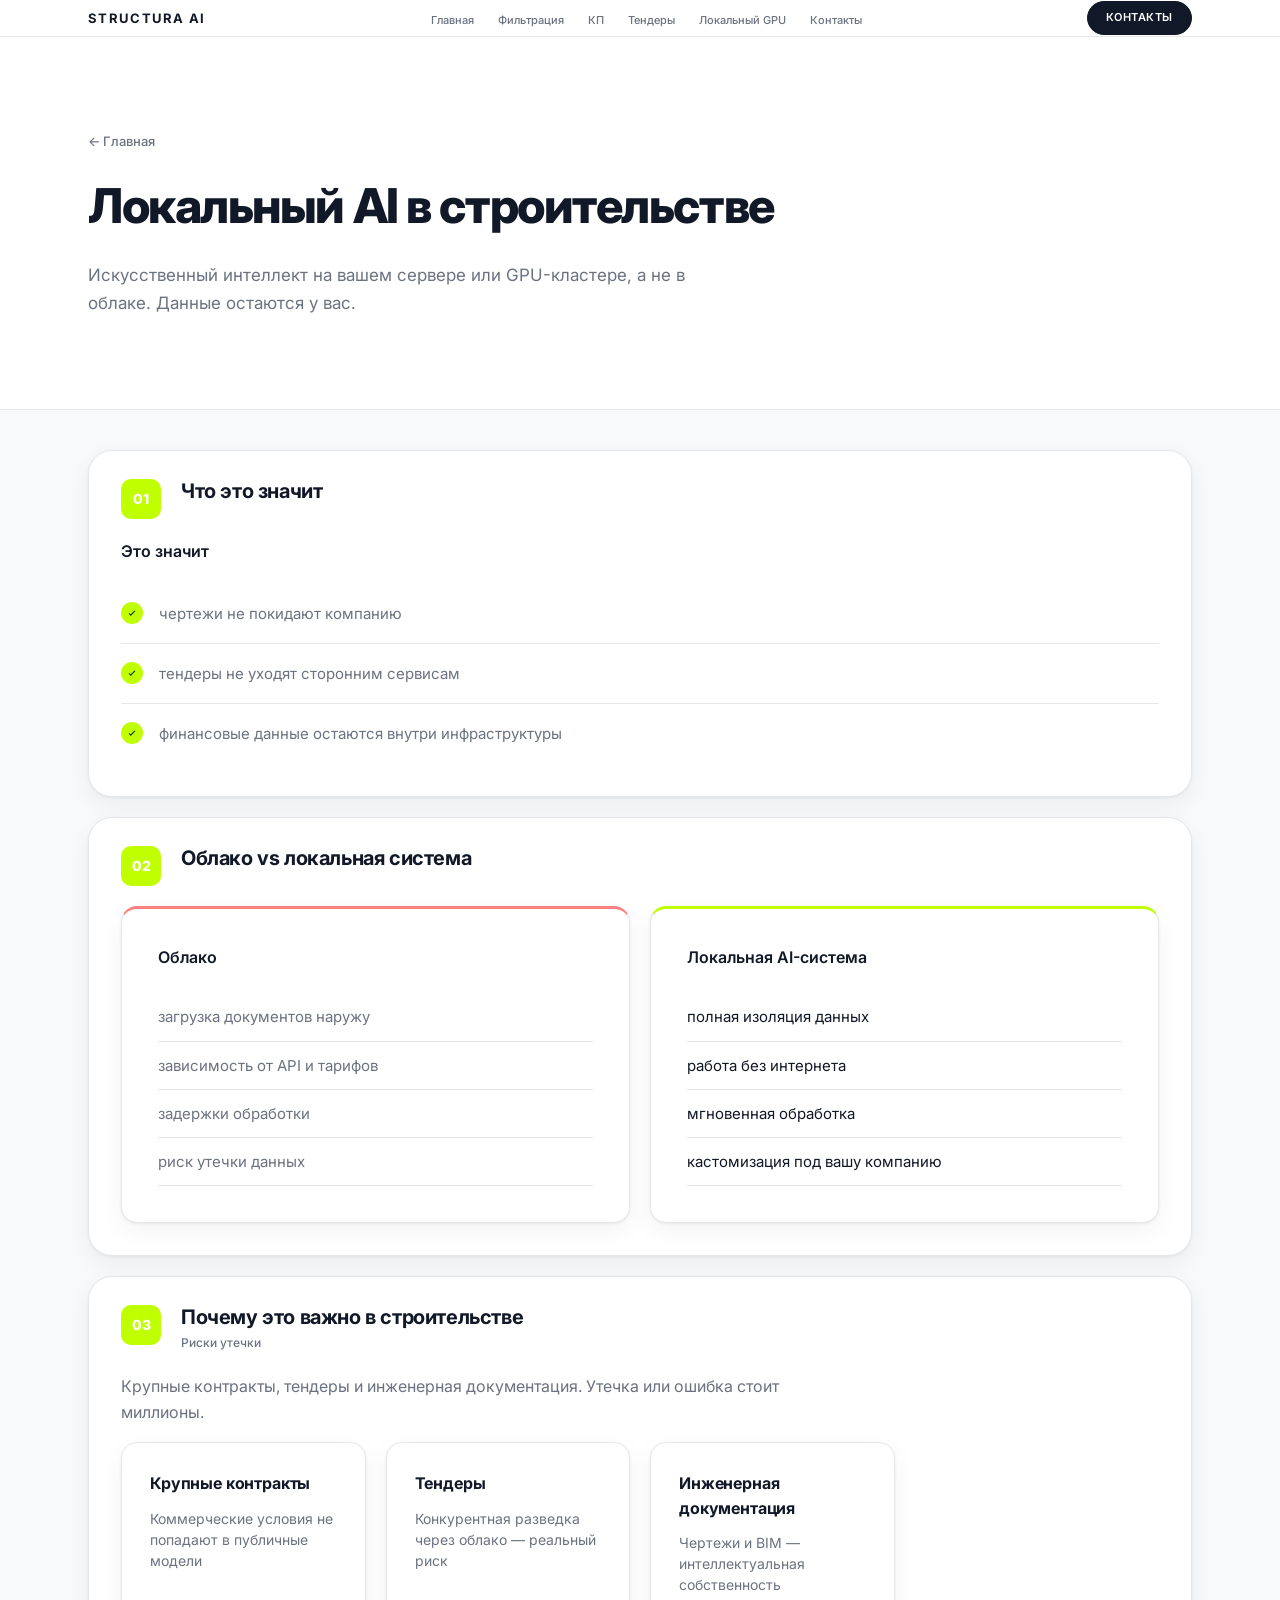
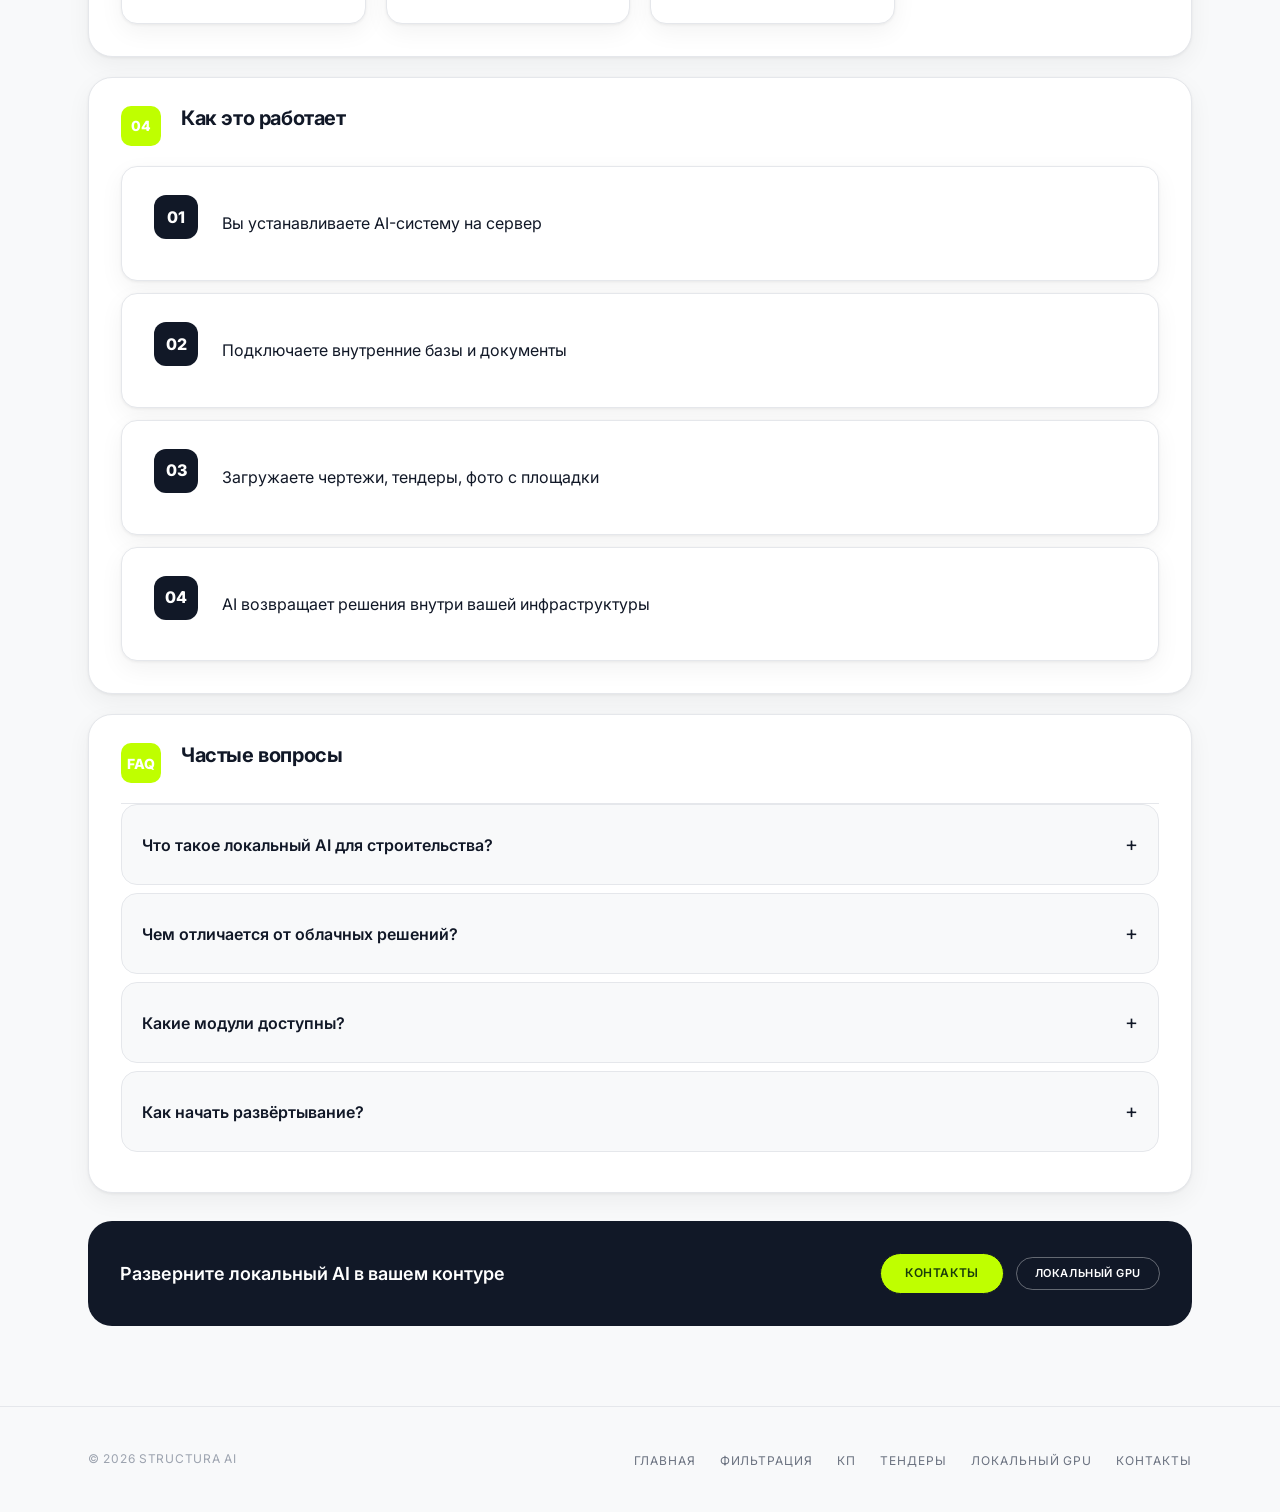
==== commit 5af9a6e9: "8989" ====
--- a/local-ai.html
+++ b/local-ai.html
@@ -4,13 +4,13 @@
   <meta charset="UTF-8" />
   <meta name="viewport" content="width=device-width, initial-scale=1.0" />
   <meta name="description" content="Локальный AI (on-premise) в строительстве — данные остаются у вас." />
-  <title>Локальный AI — Structora AI</title>
+  <title>Локальный AI — Structura AI</title>
   <link rel="stylesheet" href="css/styles.css" />
 </head>
 <body class="subpage">
   <header class="site-header">
     <div class="nav-inner">
-      <a href="index.html" class="logo">Structora <span>AI</span></a>
+      <a href="index.html" class="logo">Structura <span>AI</span></a>
       <button class="nav-toggle" type="button" aria-label="Меню" aria-expanded="false">
         <svg width="24" height="24" viewBox="0 0 24 24" fill="none" stroke="currentColor" stroke-width="1.5">
           <path d="M4 6h16M4 12h16M4 18h16"/>
@@ -200,7 +200,7 @@
 
   <footer class="site-footer">
     <div class="footer-inner">
-      <p>© 2026 Structora AI</p>
+      <p>© 2026 Structura AI</p>
       <ul class="footer-links">
         <li><a href="index.html">Главная</a></li>
         <li><a href="module-filter.html">Фильтрация</a></li>
--- a/css/styles.css
+++ b/css/styles.css
@@ -1,4 +1,4 @@
-/* Structora AI — Ecomora-inspired light dashboard */
+/* Structura AI — Ecomora-inspired light dashboard */
 @import url('https://fonts.googleapis.com/css2?family=Inter:wght@400;500;600;700;800&display=swap');
 
 :root {
@@ -830,6 +830,7 @@
 
 .module-page--gpu .module-hero h1 span {
   display: block;
+  margin-top: 0.35em;
   color: var(--text-muted);
   font-weight: 700;
 }
@@ -910,7 +911,16 @@
 
 /* GPU page sections inside unified module layout */
 .module-page--gpu .gpu-marquee {
-  margin: 0 0 40px;
+  margin: 0 0 56px;
+  padding: 20px 0;
+}
+
+.module-page--gpu .gpu-hero-actions {
+  gap: 16px;
+}
+
+.module-page--gpu .module-hero__inner {
+  padding-bottom: 64px;
 }
 
 .module-page--gpu .gpu-section {
@@ -957,7 +967,7 @@
   display: inline-flex;
   align-items: center;
   gap: 6px;
-  margin-bottom: 20px;
+  margin-bottom: 28px;
   font-size: 0.8125rem;
   font-weight: 500;
   color: var(--text-muted);
@@ -974,15 +984,15 @@
 }
 
 .module-hero__inner {
-  padding-bottom: 40px;
+  padding-bottom: 56px;
 }
 
 .module-hero h1 {
-  margin: 0 0 16px;
+  margin: 0 0 28px;
   max-width: 22ch;
   font-size: clamp(1.75rem, 4.5vw, 3rem);
   font-weight: 800;
-  line-height: 1.08;
+  line-height: 1.12;
   letter-spacing: -0.03em;
 }
 
@@ -991,11 +1001,11 @@
 }
 
 .module-hero .lead {
-  margin: 0;
+  margin: 0 0 36px;
   max-width: 58ch;
   font-size: 1.0625rem;
   color: var(--text-muted);
-  line-height: 1.6;
+  line-height: 1.65;
 }
 
 .module-switcher {
@@ -2141,8 +2151,15 @@
     display: flex;
   }
 
+  .nav-inner {
+    justify-content: flex-start;
+    gap: 10px;
+  }
+
   .nav-toggle {
     display: block;
+    margin-left: auto;
+    padding: 6px;
   }
 
   .metrics-grid,
@@ -2280,14 +2297,14 @@
 .gpu-hero-actions {
   display: flex;
   flex-wrap: wrap;
-  gap: 12px;
+  gap: 16px;
   margin-bottom: 0;
 }
 
 .gpu-marquee {
   overflow: hidden;
-  margin: 0 0 48px;
-  padding: 16px 0;
+  margin: 0 0 56px;
+  padding: 20px 0;
   background: #ffffff;
   color: var(--text);
   border-top: 1px solid var(--border);
